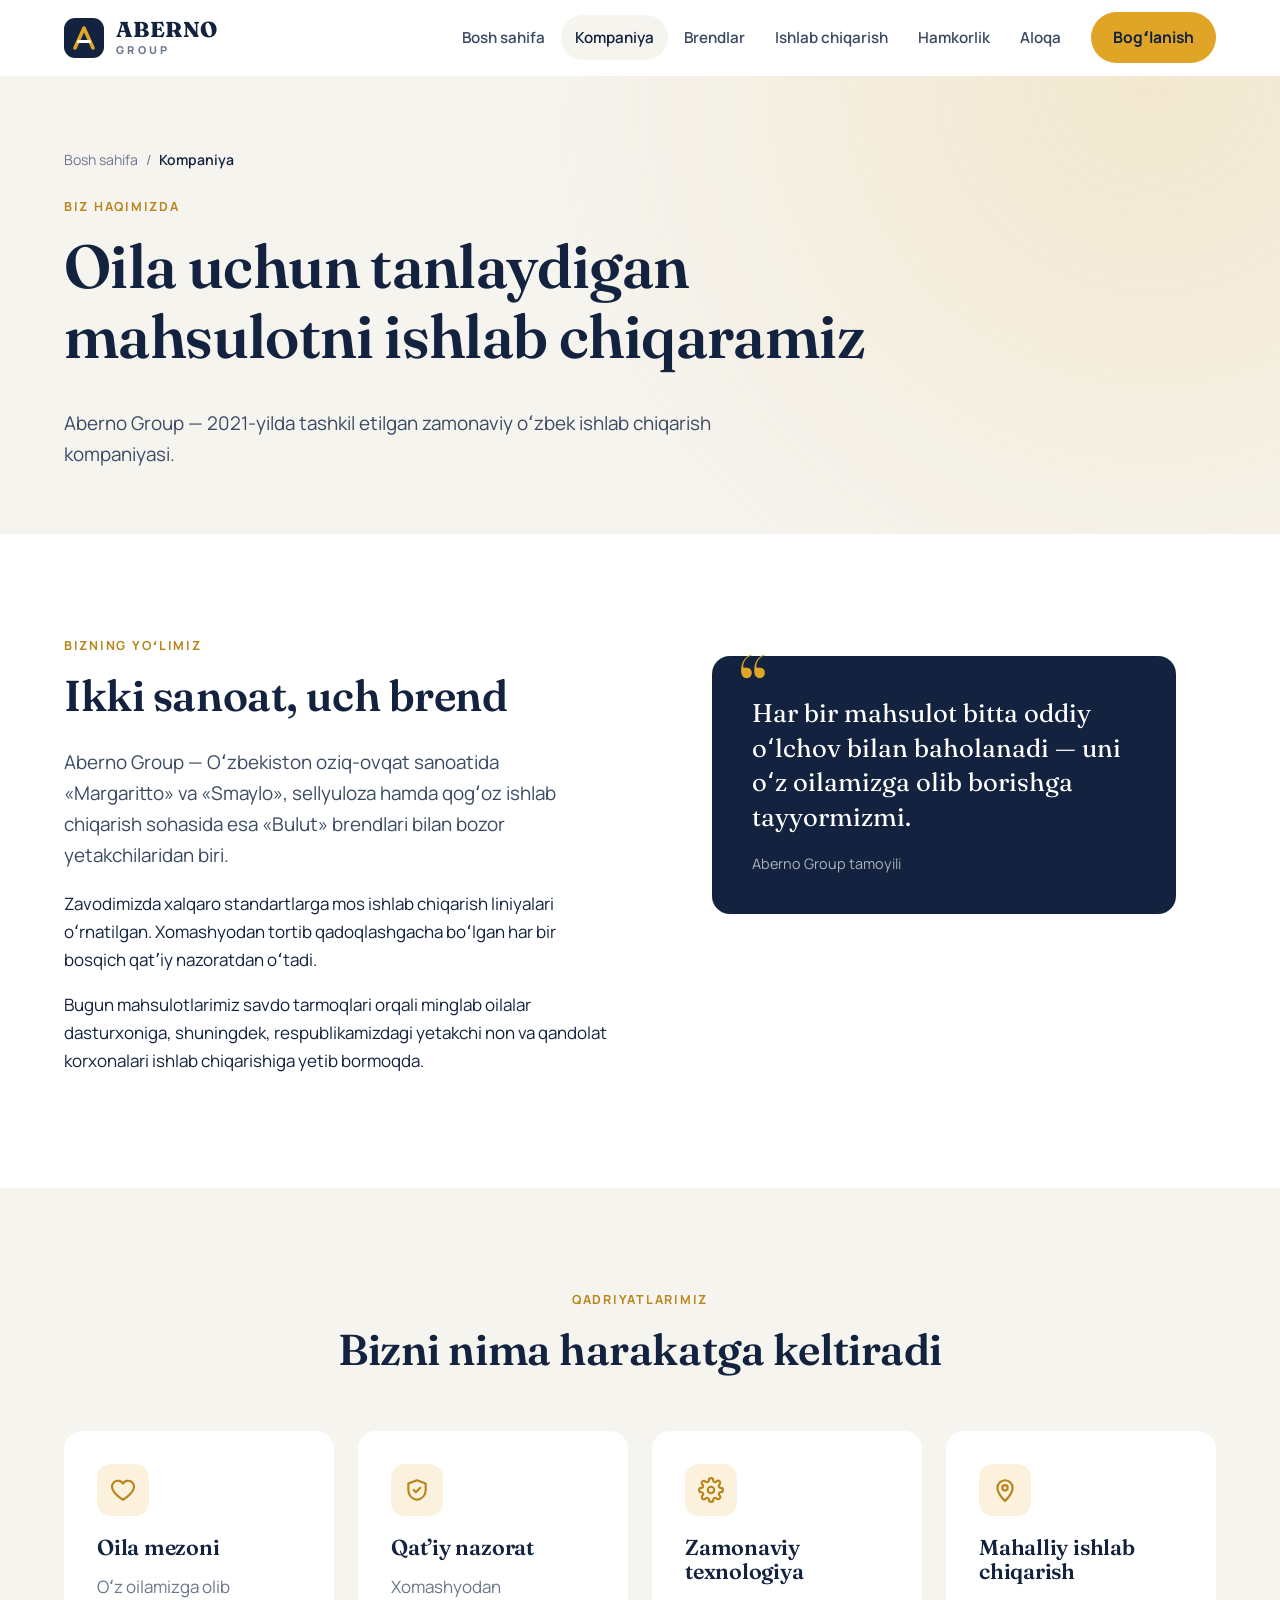
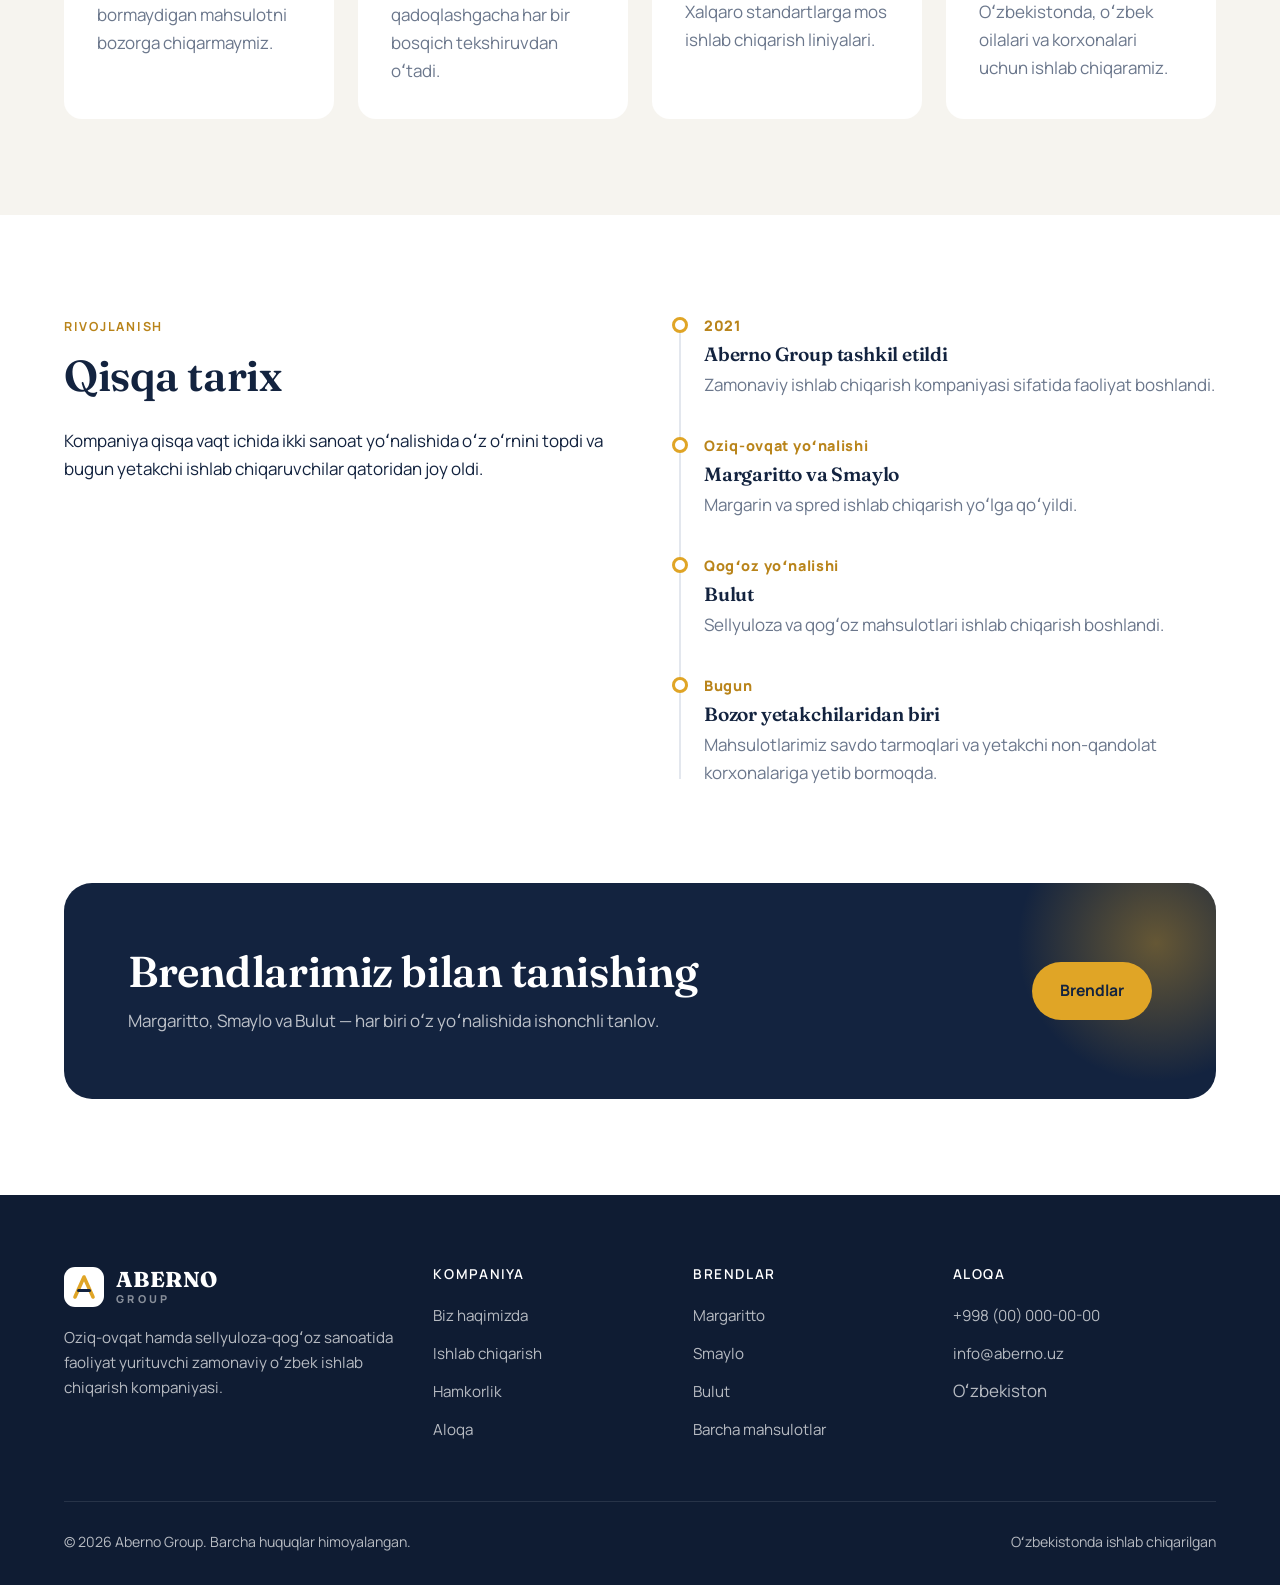
==== about.html @ 1041b738 "Aberno Group veb-sayti: 9 sahifa, umumiy CSS va JS" ====
<!DOCTYPE html>
<html lang="uz" class="no-js">
<head>
  <meta charset="UTF-8">
  <meta name="viewport" content="width=device-width, initial-scale=1.0">
  <title>Kompaniya haqida — Aberno Group</title>
  <meta name="description" content="Aberno Group tarixi, tamoyillari va qadriyatlari. 2021-yilda tashkil etilgan zamonaviy oʻzbek ishlab chiqarish kompaniyasi.">
  <link rel="icon" href="assets/img/favicon.svg" type="image/svg+xml">
  <link rel="preconnect" href="https://fonts.googleapis.com">
  <link rel="preconnect" href="https://fonts.gstatic.com" crossorigin>
  <link href="https://fonts.googleapis.com/css2?family=Fraunces:ital,opsz,wght@0,9..144,500;0,9..144,600;1,9..144,500&family=Manrope:wght@400;500;600;700;800&display=swap" rel="stylesheet">
  <link rel="stylesheet" href="assets/css/style.css">
  <script src="assets/js/main.js" defer></script>
</head>
<body>

  <header class="site-header">
    <div class="container">
      <a href="index.html" class="logo" aria-label="Aberno Group — bosh sahifa">
        <svg class="logo__mark" viewBox="0 0 40 40" aria-hidden="true"><rect width="40" height="40" rx="11" fill="#13233f"/><path d="M11 30 20 10l9 20" fill="none" stroke="#e0a526" stroke-width="3.6" stroke-linecap="round" stroke-linejoin="round"/><path d="M14.5 23.5h11" stroke="#fff" stroke-width="3" stroke-linecap="round"/></svg>
        <span class="logo__text"><span class="logo__name">ABERNO</span><span class="logo__sub">GROUP</span></span>
      </a>
      <button class="burger" type="button" aria-label="Menyu" aria-expanded="false" aria-controls="nav"><span></span></button>
      <nav class="nav" id="nav" aria-label="Asosiy menyu">
        <ul class="nav__list">
          <li class="nav__item"><a class="nav__link" href="index.html">Bosh sahifa</a></li>
          <li class="nav__item"><a class="nav__link" href="about.html">Kompaniya</a></li>
          <li class="nav__item">
            <a class="nav__link" href="brands.html">Brendlar</a>
            <ul class="nav__dropdown">
              <li><a href="margaritto.html"><span class="dot dot--margaritto"></span>Margaritto — margarin</a></li>
              <li><a href="smaylo.html"><span class="dot dot--smaylo"></span>Smaylo — spred</a></li>
              <li><a href="bulut.html"><span class="dot dot--bulut"></span>Bulut — qogʻoz mahsulotlari</a></li>
            </ul>
          </li>
          <li class="nav__item"><a class="nav__link" href="production.html">Ishlab chiqarish</a></li>
          <li class="nav__item"><a class="nav__link" href="partners.html">Hamkorlik</a></li>
          <li class="nav__item"><a class="nav__link" href="contact.html">Aloqa</a></li>
        </ul>
        <a class="btn btn--primary nav__cta" href="contact.html">Bogʻlanish</a>
      </nav>
    </div>
  </header>

  <main>
    <section class="page-hero">
      <div class="container">
        <nav class="breadcrumbs" aria-label="Yoʻl"><a href="index.html">Bosh sahifa</a>/<span aria-current="page">Kompaniya</span></nav>
        <span class="eyebrow">Biz haqimizda</span>
        <h1>Oila uchun tanlaydigan mahsulotni ishlab chiqaramiz</h1>
        <p class="lead">Aberno Group — 2021-yilda tashkil etilgan zamonaviy oʻzbek ishlab chiqarish kompaniyasi.</p>
      </div>
    </section>

    <section class="section">
      <div class="container split split--top">
        <div class="reveal">
          <span class="eyebrow">Bizning yoʻlimiz</span>
          <h2>Ikki sanoat, uch brend</h2>
          <p class="lead">Aberno Group — Oʻzbekiston oziq-ovqat sanoatida «Margaritto» va «Smaylo», sellyuloza hamda qogʻoz ishlab chiqarish sohasida esa «Bulut» brendlari bilan bozor yetakchilaridan biri.</p>
          <p>Zavodimizda xalqaro standartlarga mos ishlab chiqarish liniyalari oʻrnatilgan. Xomashyodan tortib qadoqlashgacha boʻlgan har bir bosqich qatʼiy nazoratdan oʻtadi.</p>
          <p>Bugun mahsulotlarimiz savdo tarmoqlari orqali minglab oilalar dasturxoniga, shuningdek, respublikamizdagi yetakchi non va qandolat korxonalari ishlab chiqarishiga yetib bormoqda.</p>
        </div>
        <div class="reveal">
          <blockquote class="quote">
            Har bir mahsulot bitta oddiy oʻlchov bilan baholanadi — uni oʻz oilamizga olib borishga tayyormizmi.
            <cite>Aberno Group tamoyili</cite>
          </blockquote>
        </div>
      </div>
    </section>

    <section class="section section--soft">
      <div class="container">
        <div class="section-head section-head--center reveal">
          <span class="eyebrow">Qadriyatlarimiz</span>
          <h2>Bizni nima harakatga keltiradi</h2>
        </div>
        <div class="features features--4">
          <div class="feature reveal">
            <div class="feature__icon"><svg viewBox="0 0 24 24" fill="none" stroke="currentColor" stroke-width="2" stroke-linecap="round" stroke-linejoin="round"><path d="M12 21s-7-4.4-9.3-9A5.3 5.3 0 0 1 12 6a5.3 5.3 0 0 1 9.3 6C19 16.6 12 21 12 21Z"/></svg></div>
            <h3>Oila mezoni</h3>
            <p>Oʻz oilamizga olib bormaydigan mahsulotni bozorga chiqarmaymiz.</p>
          </div>
          <div class="feature reveal">
            <div class="feature__icon"><svg viewBox="0 0 24 24" fill="none" stroke="currentColor" stroke-width="2" stroke-linecap="round" stroke-linejoin="round"><path d="M12 3 4 6v6c0 5 3.4 8.3 8 9 4.6-.7 8-4 8-9V6Z"/><path d="m9 12 2 2 4-4"/></svg></div>
            <h3>Qatʼiy nazorat</h3>
            <p>Xomashyodan qadoqlashgacha har bir bosqich tekshiruvdan oʻtadi.</p>
          </div>
          <div class="feature reveal">
            <div class="feature__icon"><svg viewBox="0 0 24 24" fill="none" stroke="currentColor" stroke-width="2" stroke-linecap="round" stroke-linejoin="round"><circle cx="12" cy="12" r="3"/><path d="M19.4 15a1.7 1.7 0 0 0 .3 1.8l.1.1a2 2 0 1 1-2.8 2.8l-.1-.1a1.7 1.7 0 0 0-1.8-.3 1.7 1.7 0 0 0-1 1.5V21a2 2 0 0 1-4 0v-.1a1.7 1.7 0 0 0-1.1-1.5 1.7 1.7 0 0 0-1.8.3l-.1.1a2 2 0 1 1-2.8-2.8l.1-.1a1.7 1.7 0 0 0 .3-1.8 1.7 1.7 0 0 0-1.5-1H3a2 2 0 0 1 0-4h.1a1.7 1.7 0 0 0 1.5-1.1 1.7 1.7 0 0 0-.3-1.8l-.1-.1a2 2 0 1 1 2.8-2.8l.1.1a1.7 1.7 0 0 0 1.8.3H9a1.7 1.7 0 0 0 1-1.5V3a2 2 0 0 1 4 0v.1a1.7 1.7 0 0 0 1 1.5 1.7 1.7 0 0 0 1.8-.3l.1-.1a2 2 0 1 1 2.8 2.8l-.1.1a1.7 1.7 0 0 0-.3 1.8V9a1.7 1.7 0 0 0 1.5 1H21a2 2 0 0 1 0 4h-.1a1.7 1.7 0 0 0-1.5 1Z"/></svg></div>
            <h3>Zamonaviy texnologiya</h3>
            <p>Xalqaro standartlarga mos ishlab chiqarish liniyalari.</p>
          </div>
          <div class="feature reveal">
            <div class="feature__icon"><svg viewBox="0 0 24 24" fill="none" stroke="currentColor" stroke-width="2" stroke-linecap="round" stroke-linejoin="round"><path d="M12 22s7-6.1 7-12a7 7 0 0 0-14 0c0 5.9 7 12 7 12Z"/><circle cx="12" cy="10" r="2.5"/></svg></div>
            <h3>Mahalliy ishlab chiqarish</h3>
            <p>Oʻzbekistonda, oʻzbek oilalari va korxonalari uchun ishlab chiqaramiz.</p>
          </div>
        </div>
      </div>
    </section>

    <section class="section">
      <div class="container split split--top">
        <div class="reveal">
          <span class="eyebrow">Rivojlanish</span>
          <h2>Qisqa tarix</h2>
          <p>Kompaniya qisqa vaqt ichida ikki sanoat yoʻnalishida oʻz oʻrnini topdi va bugun yetakchi ishlab chiqaruvchilar qatoridan joy oldi.</p>
        </div>
        <!-- TODO: har bir bosqich uchun aniq sanalarni kiriting -->
        <ol class="timeline reveal">
          <li>
            <span class="timeline__label">2021</span>
            <h3>Aberno Group tashkil etildi</h3>
            <p>Zamonaviy ishlab chiqarish kompaniyasi sifatida faoliyat boshlandi.</p>
          </li>
          <li>
            <span class="timeline__label">Oziq-ovqat yoʻnalishi</span>
            <h3>Margaritto va Smaylo</h3>
            <p>Margarin va spred ishlab chiqarish yoʻlga qoʻyildi.</p>
          </li>
          <li>
            <span class="timeline__label">Qogʻoz yoʻnalishi</span>
            <h3>Bulut</h3>
            <p>Sellyuloza va qogʻoz mahsulotlari ishlab chiqarish boshlandi.</p>
          </li>
          <li>
            <span class="timeline__label">Bugun</span>
            <h3>Bozor yetakchilaridan biri</h3>
            <p>Mahsulotlarimiz savdo tarmoqlari va yetakchi non-qandolat korxonalariga yetib bormoqda.</p>
          </li>
        </ol>
      </div>
    </section>

    <section class="section" style="padding-top:0">
      <div class="container">
        <div class="cta reveal">
          <div>
            <h2>Brendlarimiz bilan tanishing</h2>
            <p>Margaritto, Smaylo va Bulut — har biri oʻz yoʻnalishida ishonchli tanlov.</p>
          </div>
          <div class="cta__actions">
            <a class="btn btn--primary" href="brands.html">Brendlar</a>
          </div>
        </div>
      </div>
    </section>
  </main>

  <footer class="site-footer">
    <div class="container">
      <div class="footer-grid">
        <div>
          <a href="index.html" class="logo">
            <svg class="logo__mark" viewBox="0 0 40 40" aria-hidden="true"><rect width="40" height="40" rx="11" fill="#fff"/><path d="M11 30 20 10l9 20" fill="none" stroke="#e0a526" stroke-width="3.6" stroke-linecap="round" stroke-linejoin="round"/><path d="M14.5 23.5h11" stroke="#13233f" stroke-width="3" stroke-linecap="round"/></svg>
            <span class="logo__text"><span class="logo__name">ABERNO</span><span class="logo__sub">GROUP</span></span>
          </a>
          <p class="footer-about">Oziq-ovqat hamda sellyuloza-qogʻoz sanoatida faoliyat yurituvchi zamonaviy oʻzbek ishlab chiqarish kompaniyasi.</p>
        </div>
        <div>
          <h4>Kompaniya</h4>
          <ul class="footer-links">
            <li><a href="about.html">Biz haqimizda</a></li>
            <li><a href="production.html">Ishlab chiqarish</a></li>
            <li><a href="partners.html">Hamkorlik</a></li>
            <li><a href="contact.html">Aloqa</a></li>
          </ul>
        </div>
        <div>
          <h4>Brendlar</h4>
          <ul class="footer-links">
            <li><a href="margaritto.html">Margaritto</a></li>
            <li><a href="smaylo.html">Smaylo</a></li>
            <li><a href="bulut.html">Bulut</a></li>
            <li><a href="brands.html">Barcha mahsulotlar</a></li>
          </ul>
        </div>
        <div>
          <h4>Aloqa</h4>
          <ul class="footer-links">
            <!-- TODO: haqiqiy aloqa maʼlumotlarini kiriting -->
            <li><a href="tel:+998000000000">+998 (00) 000-00-00</a></li>
            <li><a href="mailto:info@aberno.uz">info@aberno.uz</a></li>
            <li>Oʻzbekiston</li>
          </ul>
        </div>
      </div>
      <div class="footer-bottom">
        <span>© <span data-year>2026</span> Aberno Group. Barcha huquqlar himoyalangan.</span>
        <span>Oʻzbekistonda ishlab chiqarilgan</span>
      </div>
    </div>
  </footer>

  <button class="to-top" type="button" aria-label="Yuqoriga"><svg viewBox="0 0 24 24" fill="none" stroke="currentColor" stroke-width="2.5" stroke-linecap="round" stroke-linejoin="round"><path d="M12 19V5M5 12l7-7 7 7"/></svg></button>
</body>
</html>
---- assets/css/style.css ----
/* ==========================================================
   Aberno Group — umumiy uslublar
   ========================================================== */

:root {
  --ink: #13233f;
  --ink-soft: #3b4a63;
  --muted: #6b778c;
  --line: #e3e7ee;
  --bg: #ffffff;
  --bg-soft: #f6f4ef;
  --bg-dark: #0f1c33;

  --accent: #e0a526;
  --accent-dark: #b9841a;

  --margaritto: #d9951c;
  --margaritto-soft: #fbf1dc;
  --smaylo: #e4623f;
  --smaylo-soft: #fde9e2;
  --bulut: #3a8bd2;
  --bulut-soft: #e4f0fb;

  --radius: 18px;
  --radius-sm: 10px;
  --shadow: 0 10px 30px rgba(19, 35, 63, 0.08);
  --shadow-lg: 0 24px 60px rgba(19, 35, 63, 0.14);

  --font-body: "Manrope", system-ui, -apple-system, "Segoe UI", sans-serif;
  --font-head: "Fraunces", Georgia, serif;

  --container: 1200px;
  --header-h: 76px;
}

*,
*::before,
*::after { box-sizing: border-box; }

html { scroll-behavior: smooth; }

body {
  margin: 0;
  font-family: var(--font-body);
  font-size: 17px;
  line-height: 1.65;
  color: var(--ink);
  background: var(--bg);
  -webkit-font-smoothing: antialiased;
}

img, svg { display: block; max-width: 100%; }

a { color: inherit; text-decoration: none; }

h1, h2, h3, h4 {
  font-family: var(--font-head);
  font-weight: 600;
  line-height: 1.15;
  margin: 0 0 0.6em;
  letter-spacing: -0.01em;
}

h1 { font-size: clamp(2.2rem, 5vw, 3.8rem); }
h2 { font-size: clamp(1.8rem, 3.6vw, 2.7rem); }
h3 { font-size: 1.35rem; }

p { margin: 0 0 1em; }

.container {
  width: 100%;
  max-width: var(--container);
  margin: 0 auto;
  padding: 0 24px;
}

.section { padding: 96px 0; }
.section--soft { background: var(--bg-soft); }
.section--dark { background: var(--bg-dark); color: #fff; }
.section--dark p { color: rgba(255, 255, 255, 0.75); }

.eyebrow {
  display: inline-block;
  font-size: 0.78rem;
  font-weight: 700;
  letter-spacing: 0.14em;
  text-transform: uppercase;
  color: var(--accent-dark);
  margin-bottom: 14px;
}
.section--dark .eyebrow { color: var(--accent); }

.section-head { max-width: 720px; margin-bottom: 56px; }
.section-head--center { margin-left: auto; margin-right: auto; text-align: center; }
.section-head p { color: var(--muted); font-size: 1.08rem; }

.lead { font-size: 1.18rem; color: var(--ink-soft); }

/* ---------- Tugmalar ---------- */
.btn {
  display: inline-flex;
  align-items: center;
  gap: 10px;
  padding: 14px 26px;
  border-radius: 999px;
  font-weight: 700;
  font-size: 0.98rem;
  border: 2px solid transparent;
  cursor: pointer;
  transition: transform 0.2s, background 0.2s, color 0.2s, border-color 0.2s;
  font-family: inherit;
}
.btn:hover { transform: translateY(-2px); }
.btn--primary { background: var(--accent); color: var(--ink); }
.btn--primary:hover { background: #ebb43e; }
.btn--dark { background: var(--ink); color: #fff; }
.btn--dark:hover { background: #1d3257; }
.btn--ghost { border-color: currentColor; background: transparent; }
.btn--ghost:hover { background: rgba(255, 255, 255, 0.08); }
.btn svg { width: 18px; height: 18px; }

.link-arrow {
  display: inline-flex;
  align-items: center;
  gap: 8px;
  font-weight: 700;
  color: var(--ink);
}
.link-arrow::after { content: "→"; transition: transform 0.2s; }
.link-arrow:hover::after { transform: translateX(4px); }

/* ---------- Header ---------- */
.site-header {
  position: sticky;
  top: 0;
  z-index: 100;
  height: var(--header-h);
  background: rgba(255, 255, 255, 0.92);
  backdrop-filter: blur(12px);
  border-bottom: 1px solid transparent;
  transition: border-color 0.3s, box-shadow 0.3s;
}
.site-header.is-scrolled {
  border-color: var(--line);
  box-shadow: 0 6px 24px rgba(19, 35, 63, 0.06);
}
.site-header .container {
  height: 100%;
  display: flex;
  align-items: center;
  justify-content: space-between;
  gap: 24px;
}

.logo { display: flex; align-items: center; gap: 12px; font-weight: 800; }
.logo__mark { width: 40px; height: 40px; }
.logo__text { display: flex; flex-direction: column; line-height: 1; }
.logo__name { font-family: var(--font-head); font-size: 1.35rem; letter-spacing: 0.02em; }
.logo__sub { font-size: 0.68rem; letter-spacing: 0.3em; color: var(--muted); margin-top: 4px; }

.nav { display: flex; align-items: center; gap: 6px; }
.nav__list { list-style: none; margin: 0; padding: 0; display: flex; gap: 2px; }
.nav__item { position: relative; }
.nav__link {
  display: block;
  padding: 10px 14px;
  border-radius: 999px;
  font-weight: 600;
  font-size: 0.95rem;
  color: var(--ink-soft);
  transition: color 0.2s, background 0.2s;
}
.nav__link:hover { color: var(--ink); background: var(--bg-soft); }
.nav__link.is-active { color: var(--ink); background: var(--bg-soft); }

.nav__dropdown {
  position: absolute;
  top: calc(100% + 8px);
  left: 0;
  min-width: 240px;
  list-style: none;
  margin: 0;
  padding: 8px;
  background: #fff;
  border: 1px solid var(--line);
  border-radius: var(--radius-sm);
  box-shadow: var(--shadow-lg);
  opacity: 0;
  visibility: hidden;
  transform: translateY(6px);
  transition: all 0.2s;
}
.nav__item:hover .nav__dropdown,
.nav__item:focus-within .nav__dropdown {
  opacity: 1;
  visibility: visible;
  transform: translateY(0);
}
.nav__dropdown a {
  display: flex;
  align-items: center;
  gap: 10px;
  padding: 10px 12px;
  border-radius: 8px;
  font-weight: 600;
  font-size: 0.95rem;
}
.nav__dropdown a:hover { background: var(--bg-soft); }
.dot { width: 10px; height: 10px; border-radius: 50%; flex-shrink: 0; }
.dot--margaritto { background: var(--margaritto); }
.dot--smaylo { background: var(--smaylo); }
.dot--bulut { background: var(--bulut); }

.nav__cta { margin-left: 10px; padding: 11px 20px; }

.burger {
  display: none;
  width: 44px;
  height: 44px;
  border: 0;
  background: var(--bg-soft);
  border-radius: 12px;
  cursor: pointer;
  position: relative;
}
.burger span,
.burger span::before,
.burger span::after {
  position: absolute;
  left: 12px;
  width: 20px;
  height: 2px;
  background: var(--ink);
  border-radius: 2px;
  transition: transform 0.3s, top 0.3s, opacity 0.3s;
  content: "";
}
.burger span { top: 21px; }
.burger span::before { left: 0; top: -6px; }
.burger span::after { left: 0; top: 6px; }
.nav-open .burger span { background: transparent; }
.nav-open .burger span::before { top: 0; transform: rotate(45deg); }
.nav-open .burger span::after { top: 0; transform: rotate(-45deg); }

/* ---------- Hero ---------- */
.hero {
  position: relative;
  overflow: hidden;
  padding: 80px 0 110px;
  background:
    radial-gradient(circle at 85% 15%, rgba(224, 165, 38, 0.18), transparent 45%),
    radial-gradient(circle at 10% 90%, rgba(58, 139, 210, 0.12), transparent 40%),
    var(--bg-soft);
}
.hero .container {
  display: grid;
  grid-template-columns: 1.1fr 1fr;
  align-items: center;
  gap: 56px;
}
.hero h1 em { font-style: italic; color: var(--accent-dark); }
.hero .lead { max-width: 560px; margin-bottom: 32px; }
.hero__actions { display: flex; flex-wrap: wrap; gap: 14px; }

.hero__visual {
  position: relative;
  aspect-ratio: 1 / 1;
  max-width: 520px;
  width: 100%;
  justify-self: center;
}
.hero__circle {
  position: absolute;
  inset: 6%;
  border-radius: 50%;
  background: #fff;
  box-shadow: var(--shadow-lg);
}
.hero__pack {
  position: absolute;
  filter: drop-shadow(0 18px 24px rgba(19, 35, 63, 0.18));
  animation: float 6s ease-in-out infinite;
}
.hero__pack--1 { width: 46%; left: 6%; top: 30%; }
.hero__pack--2 { width: 40%; right: 4%; top: 12%; animation-delay: -2s; }
.hero__pack--3 { width: 34%; right: 12%; bottom: 6%; animation-delay: -4s; }

@keyframes float {
  0%, 100% { transform: translateY(0); }
  50% { transform: translateY(-12px); }
}

.hero__badge {
  position: absolute;
  left: 0;
  bottom: 10%;
  background: var(--ink);
  color: #fff;
  padding: 14px 18px;
  border-radius: 14px;
  box-shadow: var(--shadow-lg);
  font-size: 0.85rem;
  line-height: 1.3;
}
.hero__badge strong { display: block; font-family: var(--font-head); font-size: 1.6rem; color: var(--accent); }

/* ---------- Sahifa sarlavhasi (ichki sahifalar) ---------- */
.page-hero {
  padding: 72px 0 64px;
  background:
    radial-gradient(circle at 90% 0%, rgba(224, 165, 38, 0.16), transparent 50%),
    var(--bg-soft);
}
.page-hero h1 { max-width: 820px; }
.page-hero .lead { max-width: 720px; margin: 0; }
.breadcrumbs {
  display: flex;
  gap: 8px;
  font-size: 0.88rem;
  color: var(--muted);
  margin-bottom: 20px;
}
.breadcrumbs a:hover { color: var(--ink); }
.breadcrumbs span[aria-current] { color: var(--ink); font-weight: 600; }

.page-hero--margaritto { background: linear-gradient(135deg, var(--margaritto-soft), #fff 70%); }
.page-hero--smaylo { background: linear-gradient(135deg, var(--smaylo-soft), #fff 70%); }
.page-hero--bulut { background: linear-gradient(135deg, var(--bulut-soft), #fff 70%); }

.brand-hero {
  display: grid;
  grid-template-columns: 1.2fr 1fr;
  gap: 48px;
  align-items: center;
}
.brand-hero__visual { max-width: 380px; justify-self: center; filter: drop-shadow(0 20px 30px rgba(19, 35, 63, 0.18)); }

/* ---------- Raqamlar ---------- */
.stats {
  display: grid;
  grid-template-columns: repeat(4, 1fr);
  gap: 24px;
}
.stat {
  padding: 28px;
  border-radius: var(--radius);
  background: #fff;
  border: 1px solid var(--line);
}
.section--dark .stat { background: rgba(255, 255, 255, 0.05); border-color: rgba(255, 255, 255, 0.1); }
.stat__num {
  font-family: var(--font-head);
  font-size: 2.8rem;
  font-weight: 600;
  line-height: 1;
  color: var(--accent-dark);
  margin-bottom: 10px;
}
.section--dark .stat__num { color: var(--accent); }
.stat__label { font-size: 0.95rem; color: var(--muted); margin: 0; }
.section--dark .stat__label { color: rgba(255, 255, 255, 0.7); }

/* ---------- Ikki ustunli blok ---------- */
.split {
  display: grid;
  grid-template-columns: 1fr 1fr;
  gap: 64px;
  align-items: center;
}
.split--top { align-items: start; }

.quote {
  position: relative;
  padding: 40px;
  border-radius: var(--radius);
  background: var(--ink);
  color: #fff;
  font-family: var(--font-head);
  font-size: 1.6rem;
  line-height: 1.35;
}
.quote::before {
  content: "“";
  position: absolute;
  top: -10px;
  left: 28px;
  font-size: 6rem;
  color: var(--accent);
  line-height: 1;
}
.quote cite {
  display: block;
  margin-top: 20px;
  font-family: var(--font-body);
  font-size: 0.9rem;
  font-style: normal;
  color: rgba(255, 255, 255, 0.65);
}

/* ---------- Brend kartalari ---------- */
.brands-grid {
  display: grid;
  grid-template-columns: repeat(3, 1fr);
  gap: 28px;
}
.brand-card {
  position: relative;
  display: flex;
  flex-direction: column;
  border-radius: var(--radius);
  overflow: hidden;
  background: #fff;
  border: 1px solid var(--line);
  transition: transform 0.3s, box-shadow 0.3s;
}
.brand-card:hover { transform: translateY(-6px); box-shadow: var(--shadow-lg); }
.brand-card__visual {
  display: grid;
  place-items: center;
  aspect-ratio: 4 / 3;
  padding: 28px;
}
.brand-card__visual svg { height: 100%; width: auto; filter: drop-shadow(0 14px 18px rgba(19, 35, 63, 0.15)); }
.brand-card--margaritto .brand-card__visual { background: var(--margaritto-soft); }
.brand-card--smaylo .brand-card__visual { background: var(--smaylo-soft); }
.brand-card--bulut .brand-card__visual { background: var(--bulut-soft); }
.brand-card__body { padding: 28px; display: flex; flex-direction: column; flex: 1; }
.brand-card__tag {
  font-size: 0.78rem;
  font-weight: 700;
  letter-spacing: 0.1em;
  text-transform: uppercase;
  margin-bottom: 8px;
}
.brand-card--margaritto .brand-card__tag { color: var(--margaritto); }
.brand-card--smaylo .brand-card__tag { color: var(--smaylo); }
.brand-card--bulut .brand-card__tag { color: var(--bulut); }
.brand-card__body p { color: var(--muted); flex: 1; }

/* ---------- Xususiyatlar ---------- */
.features {
  display: grid;
  grid-template-columns: repeat(3, 1fr);
  gap: 24px;
}
.features--4 { grid-template-columns: repeat(4, 1fr); }
.feature {
  padding: 32px;
  border-radius: var(--radius);
  background: #fff;
  border: 1px solid var(--line);
}
.section--soft .feature { border-color: transparent; }
.feature__icon {
  width: 52px;
  height: 52px;
  display: grid;
  place-items: center;
  border-radius: 14px;
  background: var(--bg-soft);
  color: var(--accent-dark);
  margin-bottom: 20px;
}
.section--soft .feature__icon { background: var(--margaritto-soft); }
.feature__icon svg { width: 26px; height: 26px; }
.feature p { color: var(--muted); margin: 0; }

/* ---------- Jarayon bosqichlari ---------- */
.steps {
  list-style: none;
  margin: 0;
  padding: 0;
  display: grid;
  grid-template-columns: repeat(5, 1fr);
  gap: 20px;
  counter-reset: step;
}
.step {
  position: relative;
  padding: 28px 22px;
  border-radius: var(--radius);
  background: rgba(255, 255, 255, 0.05);
  border: 1px solid rgba(255, 255, 255, 0.1);
  counter-increment: step;
}
.step::before {
  content: "0" counter(step);
  display: block;
  font-family: var(--font-head);
  font-size: 2rem;
  color: var(--accent);
  margin-bottom: 14px;
}
.step h3 { font-size: 1.1rem; }
.step p { font-size: 0.93rem; margin: 0; }

/* ---------- Mahsulotlar ro'yxati ---------- */
.products {
  display: grid;
  grid-template-columns: repeat(3, 1fr);
  gap: 24px;
}
.product {
  padding: 28px;
  border-radius: var(--radius);
  background: #fff;
  border: 1px solid var(--line);
}
.product__head { display: flex; align-items: center; justify-content: space-between; gap: 12px; margin-bottom: 12px; }
.product h3 { margin: 0; font-size: 1.2rem; }
.product p { color: var(--muted); margin: 0 0 16px; }
.chip {
  display: inline-block;
  padding: 4px 12px;
  border-radius: 999px;
  font-size: 0.78rem;
  font-weight: 700;
  background: var(--bg-soft);
  color: var(--ink-soft);
  white-space: nowrap;
}
.chips { display: flex; flex-wrap: wrap; gap: 8px; }

.filter {
  display: flex;
  flex-wrap: wrap;
  gap: 10px;
  margin-bottom: 36px;
}
.filter__btn {
  padding: 10px 20px;
  border-radius: 999px;
  border: 1px solid var(--line);
  background: #fff;
  font-family: inherit;
  font-weight: 700;
  font-size: 0.92rem;
  color: var(--ink-soft);
  cursor: pointer;
  transition: all 0.2s;
}
.filter__btn:hover { border-color: var(--ink); }
.filter__btn.is-active { background: var(--ink); color: #fff; border-color: var(--ink); }
.product[hidden] { display: none; }

/* ---------- Ro'yxat belgilari ---------- */
.checklist { list-style: none; margin: 0 0 1.5em; padding: 0; }
.checklist li {
  position: relative;
  padding-left: 34px;
  margin-bottom: 12px;
}
.checklist li::before {
  content: "";
  position: absolute;
  left: 0;
  top: 4px;
  width: 20px;
  height: 20px;
  border-radius: 50%;
  background: var(--accent) url("data:image/svg+xml,%3Csvg xmlns='http://www.w3.org/2000/svg' viewBox='0 0 24 24' fill='none' stroke='%2313233f' stroke-width='3' stroke-linecap='round' stroke-linejoin='round'%3E%3Cpath d='M5 12l5 5L20 7'/%3E%3C/svg%3E") center / 12px no-repeat;
}

/* ---------- Vaqt chizig'i ---------- */
.timeline { position: relative; list-style: none; margin: 0; padding: 0 0 0 32px; }
.timeline::before {
  content: "";
  position: absolute;
  left: 7px;
  top: 8px;
  bottom: 8px;
  width: 2px;
  background: var(--line);
}
.timeline li { position: relative; padding-bottom: 32px; }
.timeline li:last-child { padding-bottom: 0; }
.timeline li::before {
  content: "";
  position: absolute;
  left: -32px;
  top: 6px;
  width: 16px;
  height: 16px;
  border-radius: 50%;
  background: #fff;
  border: 3px solid var(--accent);
}
.timeline__label { font-weight: 800; color: var(--accent-dark); font-size: 0.9rem; letter-spacing: 0.05em; }
.timeline h3 { margin: 4px 0 6px; font-size: 1.2rem; }
.timeline p { color: var(--muted); margin: 0; }

/* ---------- CTA ---------- */
.cta {
  position: relative;
  overflow: hidden;
  padding: 64px;
  border-radius: 28px;
  background: var(--ink);
  color: #fff;
  display: grid;
  grid-template-columns: 1.4fr auto;
  align-items: center;
  gap: 32px;
}
.cta::after {
  content: "";
  position: absolute;
  right: -80px;
  top: -80px;
  width: 280px;
  height: 280px;
  border-radius: 50%;
  background: radial-gradient(circle, rgba(224, 165, 38, 0.4), transparent 70%);
}
.cta h2 { margin-bottom: 10px; }
.cta p { color: rgba(255, 255, 255, 0.72); margin: 0; }
.cta__actions { position: relative; z-index: 1; display: flex; gap: 12px; flex-wrap: wrap; }

/* ---------- Aloqa ---------- */
.contact-grid {
  display: grid;
  grid-template-columns: 1fr 1.3fr;
  gap: 48px;
  align-items: start;
}
.contact-cards { display: grid; gap: 16px; }
.contact-card {
  display: flex;
  gap: 18px;
  padding: 24px;
  border-radius: var(--radius);
  background: #fff;
  border: 1px solid var(--line);
}
.contact-card__icon {
  flex-shrink: 0;
  width: 48px;
  height: 48px;
  display: grid;
  place-items: center;
  border-radius: 12px;
  background: var(--margaritto-soft);
  color: var(--accent-dark);
}
.contact-card__icon svg { width: 22px; height: 22px; }
.contact-card h3 { font-family: var(--font-body); font-size: 0.85rem; font-weight: 700; color: var(--muted); text-transform: uppercase; letter-spacing: 0.08em; margin: 0 0 4px; }
.contact-card p, .contact-card a { margin: 0; font-weight: 700; font-size: 1.05rem; }
.contact-card a:hover { color: var(--accent-dark); }

.form {
  padding: 40px;
  border-radius: 24px;
  background: #fff;
  border: 1px solid var(--line);
  box-shadow: var(--shadow);
}
.form__row { display: grid; grid-template-columns: 1fr 1fr; gap: 16px; }
.field { display: flex; flex-direction: column; gap: 6px; margin-bottom: 18px; }
.field label { font-weight: 700; font-size: 0.9rem; }
.field input,
.field select,
.field textarea {
  width: 100%;
  padding: 14px 16px;
  border: 1.5px solid var(--line);
  border-radius: 12px;
  font-family: inherit;
  font-size: 1rem;
  color: var(--ink);
  background: #fff;
  transition: border-color 0.2s, box-shadow 0.2s;
}
.field textarea { min-height: 140px; resize: vertical; }
.field input:focus,
.field select:focus,
.field textarea:focus {
  outline: none;
  border-color: var(--accent);
  box-shadow: 0 0 0 4px rgba(224, 165, 38, 0.18);
}
.field.has-error input,
.field.has-error select,
.field.has-error textarea { border-color: #d64545; }
.field__error { font-size: 0.82rem; color: #d64545; min-height: 1em; }
.form__note { font-size: 0.85rem; color: var(--muted); margin: 14px 0 0; }
.form__success {
  display: none;
  padding: 16px 18px;
  border-radius: 12px;
  background: #e6f6ec;
  color: #1c6b3a;
  font-weight: 700;
  margin-bottom: 20px;
}
.form__success.is-visible { display: block; }

.map-placeholder {
  display: grid;
  place-items: center;
  min-height: 320px;
  border-radius: 24px;
  background:
    repeating-linear-gradient(45deg, rgba(19, 35, 63, 0.04) 0 12px, transparent 12px 24px),
    var(--bg-soft);
  border: 1px dashed #c9cfd9;
  color: var(--muted);
  text-align: center;
  padding: 24px;
}

/* ---------- Footer ---------- */
.site-footer { background: var(--bg-dark); color: rgba(255, 255, 255, 0.7); padding: 72px 0 32px; }
.footer-grid {
  display: grid;
  grid-template-columns: 1.5fr 1fr 1fr 1.2fr;
  gap: 40px;
  padding-bottom: 48px;
  border-bottom: 1px solid rgba(255, 255, 255, 0.1);
}
.site-footer .logo__name { color: #fff; }
.site-footer .logo__sub { color: rgba(255, 255, 255, 0.5); }
.footer-about { margin-top: 18px; font-size: 0.95rem; max-width: 340px; }
.site-footer h4 { font-family: var(--font-body); color: #fff; font-size: 0.85rem; letter-spacing: 0.12em; text-transform: uppercase; margin-bottom: 18px; }
.footer-links { list-style: none; margin: 0; padding: 0; }
.footer-links li { margin-bottom: 10px; }
.footer-links a { font-size: 0.95rem; transition: color 0.2s; }
.footer-links a:hover { color: var(--accent); }
.footer-bottom {
  display: flex;
  justify-content: space-between;
  flex-wrap: wrap;
  gap: 12px;
  padding-top: 28px;
  font-size: 0.88rem;
}

/* ---------- Yuqoriga tugmasi ---------- */
.to-top {
  position: fixed;
  right: 24px;
  bottom: 24px;
  z-index: 90;
  width: 48px;
  height: 48px;
  border: 0;
  border-radius: 50%;
  background: var(--ink);
  color: #fff;
  cursor: pointer;
  box-shadow: var(--shadow-lg);
  opacity: 0;
  visibility: hidden;
  transform: translateY(10px);
  transition: all 0.3s;
}
.to-top.is-visible { opacity: 1; visibility: visible; transform: translateY(0); }
.to-top svg { width: 20px; height: 20px; margin: auto; }

/* ---------- Animatsiya ---------- */
.reveal { opacity: 0; transform: translateY(24px); transition: opacity 0.7s ease, transform 0.7s ease; }
.reveal.is-visible { opacity: 1; transform: none; }
.no-js .reveal { opacity: 1; transform: none; }

@media (prefers-reduced-motion: reduce) {
  html { scroll-behavior: auto; }
  .reveal { opacity: 1; transform: none; transition: none; }
  .hero__pack { animation: none; }
}

/* ---------- Moslashuvchanlik ---------- */
@media (max-width: 1100px) {
  .steps { grid-template-columns: repeat(3, 1fr); }
  .features--4 { grid-template-columns: repeat(2, 1fr); }
  .footer-grid { grid-template-columns: 1fr 1fr; }
}

@media (max-width: 960px) {
  body { font-size: 16px; }
  .section { padding: 72px 0; }

  .burger { display: block; }
  .nav {
    position: fixed;
    top: var(--header-h);
    left: 0;
    right: 0;
    bottom: 0;
    flex-direction: column;
    align-items: stretch;
    padding: 20px 24px 40px;
    background: #fff;
    overflow-y: auto;
    opacity: 0;
    visibility: hidden;
    transform: translateY(-12px);
    transition: opacity 0.3s ease, transform 0.3s ease, visibility 0.3s;
  }
  .nav-open .nav { opacity: 1; visibility: visible; transform: none; }
  .nav-open { overflow: hidden; }
  .nav__list { flex-direction: column; }
  .nav__link { padding: 14px 16px; font-size: 1.05rem; border-radius: 12px; }
  .nav__dropdown {
    position: static;
    opacity: 1;
    visibility: visible;
    transform: none;
    box-shadow: none;
    border: 0;
    padding: 0 0 0 16px;
    min-width: 0;
  }
  .nav__cta { margin: 16px 0 0; justify-content: center; }

  .hero .container,
  .brand-hero,
  .split,
  .contact-grid,
  .cta { grid-template-columns: 1fr; }
  .hero { padding: 56px 0 80px; }
  .hero__visual { max-width: 420px; }
  .brand-hero__visual { max-width: 280px; }
  .split { gap: 40px; }

  .stats { grid-template-columns: repeat(2, 1fr); }
  .brands-grid,
  .features,
  .products { grid-template-columns: 1fr 1fr; }
  .cta { padding: 44px 32px; }
}

@media (max-width: 640px) {
  .container { padding: 0 16px; }
  .section { padding: 60px 0; }
  .brands-grid,
  .features,
  .features--4,
  .products,
  .steps,
  .form__row { grid-template-columns: 1fr; }
  .stats { gap: 14px; }
  .stat { padding: 20px; }
  .stat__num { font-size: 2.2rem; }
  .footer-grid { grid-template-columns: 1fr; }
  .form { padding: 24px; }
  .quote { padding: 32px 24px; font-size: 1.3rem; }
  .hero__badge { font-size: 0.78rem; }
  .hero__badge strong { font-size: 1.3rem; }
}
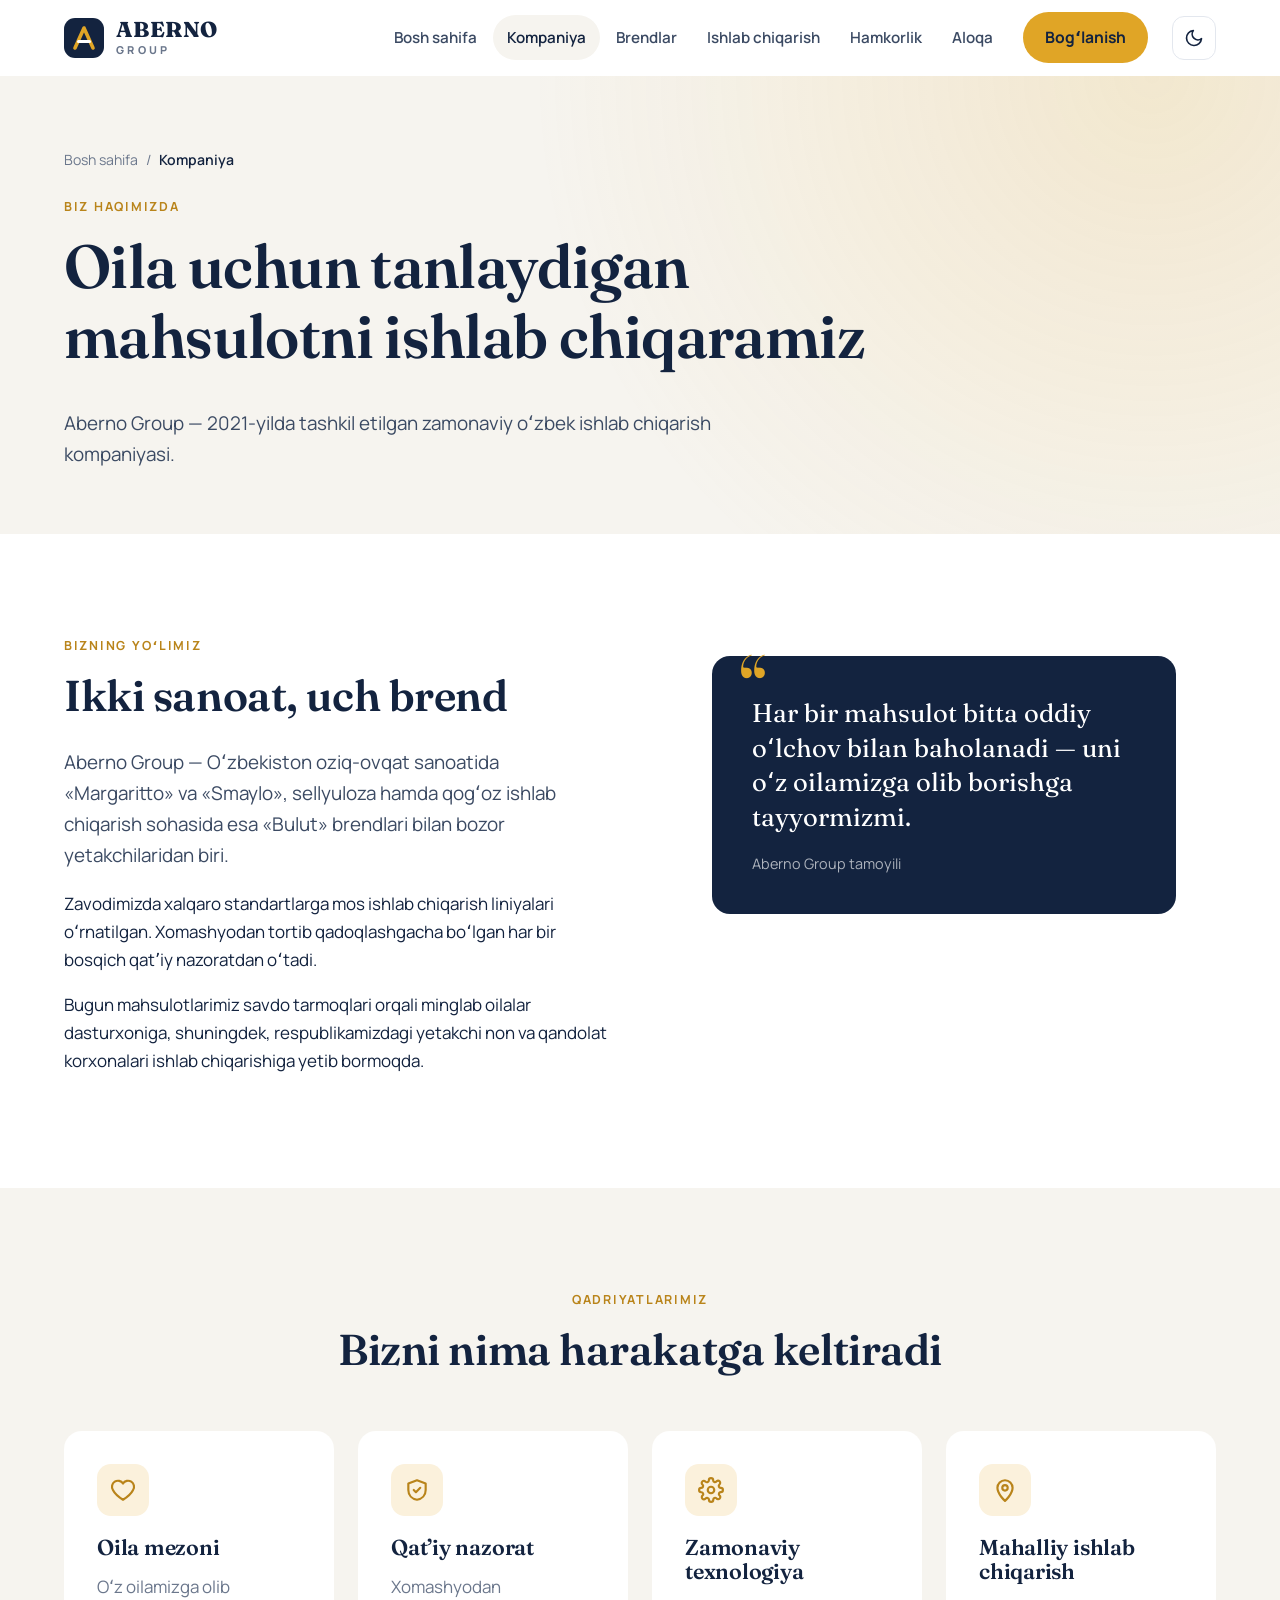
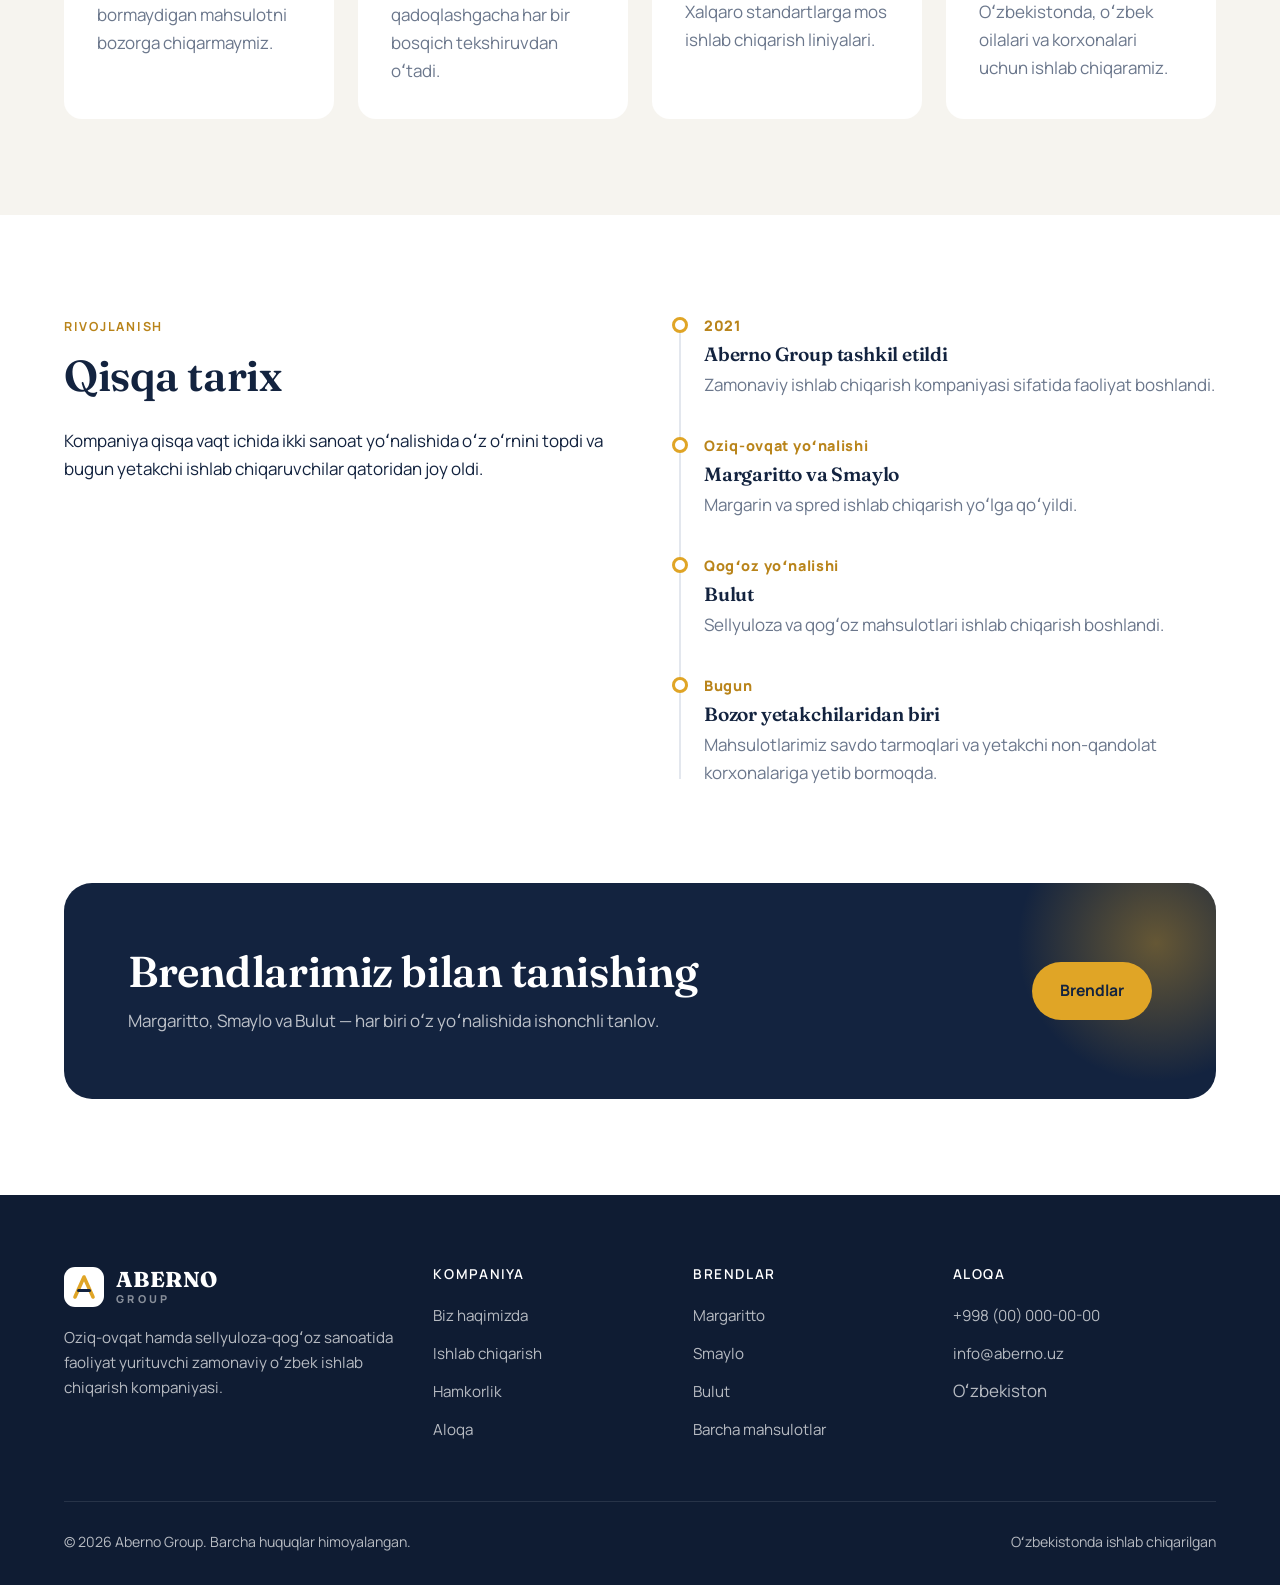
==== commit 33d4771b: "Yorugʻ va qorongʻu rejim almashtirgichi qoʻshildi" ====
--- a/about.html
+++ b/about.html
@@ -9,6 +9,7 @@
   <link rel="preconnect" href="https://fonts.googleapis.com">
   <link rel="preconnect" href="https://fonts.gstatic.com" crossorigin>
   <link href="https://fonts.googleapis.com/css2?family=Fraunces:ital,opsz,wght@0,9..144,500;0,9..144,600;1,9..144,500&family=Manrope:wght@400;500;600;700;800&display=swap" rel="stylesheet">
+  <script>(function(){var t;try{t=localStorage.getItem("theme")}catch(e){}if(t!=="light"&&t!=="dark"){t=window.matchMedia&&matchMedia("(prefers-color-scheme: dark)").matches?"dark":"light"}document.documentElement.setAttribute("data-theme",t)})();</script>
   <link rel="stylesheet" href="assets/css/style.css">
   <script src="assets/js/main.js" defer></script>
 </head>
@@ -20,7 +21,6 @@
         <svg class="logo__mark" viewBox="0 0 40 40" aria-hidden="true"><rect width="40" height="40" rx="11" fill="#13233f"/><path d="M11 30 20 10l9 20" fill="none" stroke="#e0a526" stroke-width="3.6" stroke-linecap="round" stroke-linejoin="round"/><path d="M14.5 23.5h11" stroke="#fff" stroke-width="3" stroke-linecap="round"/></svg>
         <span class="logo__text"><span class="logo__name">ABERNO</span><span class="logo__sub">GROUP</span></span>
       </a>
-      <button class="burger" type="button" aria-label="Menyu" aria-expanded="false" aria-controls="nav"><span></span></button>
       <nav class="nav" id="nav" aria-label="Asosiy menyu">
         <ul class="nav__list">
           <li class="nav__item"><a class="nav__link" href="index.html">Bosh sahifa</a></li>
@@ -39,6 +39,13 @@
         </ul>
         <a class="btn btn--primary nav__cta" href="contact.html">Bogʻlanish</a>
       </nav>
+      <div class="header-actions">
+        <button class="theme-toggle" type="button" aria-label="Qorongʻu rejimga oʻtish" title="Mavzuni almashtirish">
+          <svg class="theme-toggle__moon" viewBox="0 0 24 24" fill="none" stroke="currentColor" stroke-width="2" stroke-linecap="round" stroke-linejoin="round" aria-hidden="true"><path d="M21 12.8A9 9 0 1 1 11.2 3a7 7 0 0 0 9.8 9.8Z"/></svg>
+          <svg class="theme-toggle__sun" viewBox="0 0 24 24" fill="none" stroke="currentColor" stroke-width="2" stroke-linecap="round" stroke-linejoin="round" aria-hidden="true"><circle cx="12" cy="12" r="4"/><path d="M12 2v2M12 20v2M4.9 4.9l1.4 1.4M17.7 17.7l1.4 1.4M2 12h2M20 12h2M4.9 19.1l1.4-1.4M17.7 6.3l1.4-1.4"/></svg>
+        </button>
+        <button class="burger" type="button" aria-label="Menyu" aria-expanded="false" aria-controls="nav"><span></span></button>
+      </div>
     </div>
   </header>
 
--- a/assets/css/style.css
+++ b/assets/css/style.css
@@ -10,6 +10,13 @@
   --bg: #ffffff;
   --bg-soft: #f6f4ef;
   --bg-dark: #0f1c33;
+  --surface: #ffffff;
+  --header-bg: rgba(255, 255, 255, 0.92);
+  --contrast: #13233f;
+  --contrast-hover: #1d3257;
+  --logo-bg: #13233f;
+  --success-bg: #e6f6ec;
+  --success-ink: #1c6b3a;
 
   --accent: #e0a526;
   --accent-dark: #b9841a;
@@ -26,11 +33,69 @@
   --shadow: 0 10px 30px rgba(19, 35, 63, 0.08);
   --shadow-lg: 0 24px 60px rgba(19, 35, 63, 0.14);
 
+  color-scheme: light;
+
   --font-body: "Manrope", system-ui, -apple-system, "Segoe UI", sans-serif;
   --font-head: "Fraunces", Georgia, serif;
 
   --container: 1200px;
   --header-h: 76px;
+}
+
+/* ---------- Qorongʻu rejim ---------- */
+:root[data-theme="dark"] {
+  --ink: #e9edf4;
+  --ink-soft: #c3cbd8;
+  --muted: #8e9ab0;
+  --line: #26344e;
+  --bg: #0c1524;
+  --bg-soft: #111d31;
+  --bg-dark: #070e1a;
+  --surface: #15223a;
+  --header-bg: rgba(12, 21, 36, 0.9);
+  --contrast: #1f3050;
+  --contrast-hover: #2a3e63;
+  --logo-bg: #1f3050;
+  --success-bg: #123524;
+  --success-ink: #8fe0af;
+
+  --accent-dark: #ebb54a;
+
+  --margaritto-soft: #2a2112;
+  --smaylo-soft: #2e1b16;
+  --bulut-soft: #13253a;
+
+  --shadow: 0 10px 30px rgba(0, 0, 0, 0.3);
+  --shadow-lg: 0 24px 60px rgba(0, 0, 0, 0.45);
+
+  color-scheme: dark;
+}
+
+/* JS oʻchiq boʻlsa tizim sozlamasiga amal qilinadi */
+@media (prefers-color-scheme: dark) {
+  :root:not([data-theme]) {
+    --ink: #e9edf4;
+    --ink-soft: #c3cbd8;
+    --muted: #8e9ab0;
+    --line: #26344e;
+    --bg: #0c1524;
+    --bg-soft: #111d31;
+    --bg-dark: #070e1a;
+    --surface: #15223a;
+    --header-bg: rgba(12, 21, 36, 0.9);
+    --contrast: #1f3050;
+    --contrast-hover: #2a3e63;
+    --logo-bg: #1f3050;
+    --success-bg: #123524;
+    --success-ink: #8fe0af;
+    --accent-dark: #ebb54a;
+    --margaritto-soft: #2a2112;
+    --smaylo-soft: #2e1b16;
+    --bulut-soft: #13253a;
+    --shadow: 0 10px 30px rgba(0, 0, 0, 0.3);
+    --shadow-lg: 0 24px 60px rgba(0, 0, 0, 0.45);
+    color-scheme: dark;
+  }
 }
 
 *,
@@ -113,8 +178,8 @@
 .btn:hover { transform: translateY(-2px); }
 .btn--primary { background: var(--accent); color: var(--ink); }
 .btn--primary:hover { background: #ebb43e; }
-.btn--dark { background: var(--ink); color: #fff; }
-.btn--dark:hover { background: #1d3257; }
+.btn--dark { background: var(--contrast); color: #fff; }
+.btn--dark:hover { background: var(--contrast-hover); }
 .btn--ghost { border-color: currentColor; background: transparent; }
 .btn--ghost:hover { background: rgba(255, 255, 255, 0.08); }
 .btn svg { width: 18px; height: 18px; }
@@ -135,7 +200,7 @@
   top: 0;
   z-index: 100;
   height: var(--header-h);
-  background: rgba(255, 255, 255, 0.92);
+  background: var(--header-bg);
   backdrop-filter: blur(12px);
   border-bottom: 1px solid transparent;
   transition: border-color 0.3s, box-shadow 0.3s;
@@ -181,7 +246,7 @@
   list-style: none;
   margin: 0;
   padding: 8px;
-  background: #fff;
+  background: var(--surface);
   border: 1px solid var(--line);
   border-radius: var(--radius-sm);
   box-shadow: var(--shadow-lg);
@@ -212,6 +277,36 @@
 .dot--bulut { background: var(--bulut); }
 
 .nav__cta { margin-left: 10px; padding: 11px 20px; }
+.nav { margin-left: auto; }
+
+.site-header .logo__mark rect { fill: var(--logo-bg); }
+
+.header-actions { display: flex; align-items: center; gap: 8px; }
+
+.theme-toggle {
+  width: 44px;
+  height: 44px;
+  display: grid;
+  place-items: center;
+  border: 1px solid var(--line);
+  border-radius: 12px;
+  background: var(--surface);
+  color: var(--ink);
+  cursor: pointer;
+  transition: background 0.2s, border-color 0.2s, transform 0.2s;
+}
+.theme-toggle:hover { border-color: var(--accent); transform: rotate(-12deg); }
+.theme-toggle:focus-visible { outline: 3px solid var(--accent); outline-offset: 2px; }
+.theme-toggle svg { width: 20px; height: 20px; grid-area: 1 / 1; }
+.theme-toggle__sun { display: none; }
+:root[data-theme="dark"] .theme-toggle__sun { display: block; }
+:root[data-theme="dark"] .theme-toggle__moon { display: none; }
+@media (prefers-color-scheme: dark) {
+  :root:not([data-theme]) .theme-toggle__sun { display: block; }
+  :root:not([data-theme]) .theme-toggle__moon { display: none; }
+}
+
+body { transition: background-color 0.3s, color 0.3s; }
 
 .burger {
   display: none;
@@ -273,7 +368,7 @@
   position: absolute;
   inset: 6%;
   border-radius: 50%;
-  background: #fff;
+  background: var(--surface);
   box-shadow: var(--shadow-lg);
 }
 .hero__pack {
@@ -294,7 +389,7 @@
   position: absolute;
   left: 0;
   bottom: 10%;
-  background: var(--ink);
+  background: var(--contrast);
   color: #fff;
   padding: 14px 18px;
   border-radius: 14px;
@@ -323,9 +418,9 @@
 .breadcrumbs a:hover { color: var(--ink); }
 .breadcrumbs span[aria-current] { color: var(--ink); font-weight: 600; }
 
-.page-hero--margaritto { background: linear-gradient(135deg, var(--margaritto-soft), #fff 70%); }
-.page-hero--smaylo { background: linear-gradient(135deg, var(--smaylo-soft), #fff 70%); }
-.page-hero--bulut { background: linear-gradient(135deg, var(--bulut-soft), #fff 70%); }
+.page-hero--margaritto { background: linear-gradient(135deg, var(--margaritto-soft), var(--bg) 70%); }
+.page-hero--smaylo { background: linear-gradient(135deg, var(--smaylo-soft), var(--bg) 70%); }
+.page-hero--bulut { background: linear-gradient(135deg, var(--bulut-soft), var(--bg) 70%); }
 
 .brand-hero {
   display: grid;
@@ -344,7 +439,7 @@
 .stat {
   padding: 28px;
   border-radius: var(--radius);
-  background: #fff;
+  background: var(--surface);
   border: 1px solid var(--line);
 }
 .section--dark .stat { background: rgba(255, 255, 255, 0.05); border-color: rgba(255, 255, 255, 0.1); }
@@ -373,7 +468,7 @@
   position: relative;
   padding: 40px;
   border-radius: var(--radius);
-  background: var(--ink);
+  background: var(--contrast);
   color: #fff;
   font-family: var(--font-head);
   font-size: 1.6rem;
@@ -409,7 +504,7 @@
   flex-direction: column;
   border-radius: var(--radius);
   overflow: hidden;
-  background: #fff;
+  background: var(--surface);
   border: 1px solid var(--line);
   transition: transform 0.3s, box-shadow 0.3s;
 }
@@ -447,7 +542,7 @@
 .feature {
   padding: 32px;
   border-radius: var(--radius);
-  background: #fff;
+  background: var(--surface);
   border: 1px solid var(--line);
 }
 .section--soft .feature { border-color: transparent; }
@@ -503,7 +598,7 @@
 .product {
   padding: 28px;
   border-radius: var(--radius);
-  background: #fff;
+  background: var(--surface);
   border: 1px solid var(--line);
 }
 .product__head { display: flex; align-items: center; justify-content: space-between; gap: 12px; margin-bottom: 12px; }
@@ -531,7 +626,7 @@
   padding: 10px 20px;
   border-radius: 999px;
   border: 1px solid var(--line);
-  background: #fff;
+  background: var(--surface);
   font-family: inherit;
   font-weight: 700;
   font-size: 0.92rem;
@@ -540,7 +635,7 @@
   transition: all 0.2s;
 }
 .filter__btn:hover { border-color: var(--ink); }
-.filter__btn.is-active { background: var(--ink); color: #fff; border-color: var(--ink); }
+.filter__btn.is-active { background: var(--ink); color: var(--bg); border-color: var(--ink); }
 .product[hidden] { display: none; }
 
 /* ---------- Ro'yxat belgilari ---------- */
@@ -582,7 +677,7 @@
   width: 16px;
   height: 16px;
   border-radius: 50%;
-  background: #fff;
+  background: var(--surface);
   border: 3px solid var(--accent);
 }
 .timeline__label { font-weight: 800; color: var(--accent-dark); font-size: 0.9rem; letter-spacing: 0.05em; }
@@ -595,7 +690,7 @@
   overflow: hidden;
   padding: 64px;
   border-radius: 28px;
-  background: var(--ink);
+  background: var(--contrast);
   color: #fff;
   display: grid;
   grid-template-columns: 1.4fr auto;
@@ -629,7 +724,7 @@
   gap: 18px;
   padding: 24px;
   border-radius: var(--radius);
-  background: #fff;
+  background: var(--surface);
   border: 1px solid var(--line);
 }
 .contact-card__icon {
@@ -650,7 +745,7 @@
 .form {
   padding: 40px;
   border-radius: 24px;
-  background: #fff;
+  background: var(--surface);
   border: 1px solid var(--line);
   box-shadow: var(--shadow);
 }
@@ -667,7 +762,7 @@
   font-family: inherit;
   font-size: 1rem;
   color: var(--ink);
-  background: #fff;
+  background: var(--surface);
   transition: border-color 0.2s, box-shadow 0.2s;
 }
 .field textarea { min-height: 140px; resize: vertical; }
@@ -687,8 +782,8 @@
   display: none;
   padding: 16px 18px;
   border-radius: 12px;
-  background: #e6f6ec;
-  color: #1c6b3a;
+  background: var(--success-bg);
+  color: var(--success-ink);
   font-weight: 700;
   margin-bottom: 20px;
 }
@@ -702,7 +797,7 @@
   background:
     repeating-linear-gradient(45deg, rgba(19, 35, 63, 0.04) 0 12px, transparent 12px 24px),
     var(--bg-soft);
-  border: 1px dashed #c9cfd9;
+  border: 1px dashed var(--line);
   color: var(--muted);
   text-align: center;
   padding: 24px;
@@ -744,7 +839,7 @@
   height: 48px;
   border: 0;
   border-radius: 50%;
-  background: var(--ink);
+  background: var(--contrast);
   color: #fff;
   cursor: pointer;
   box-shadow: var(--shadow-lg);
@@ -779,6 +874,7 @@
   .section { padding: 72px 0; }
 
   .burger { display: block; }
+  .header-actions { margin-left: auto; }
   .nav {
     position: fixed;
     top: var(--header-h);
@@ -788,7 +884,7 @@
     flex-direction: column;
     align-items: stretch;
     padding: 20px 24px 40px;
-    background: #fff;
+    background: var(--surface);
     overflow-y: auto;
     opacity: 0;
     visibility: hidden;
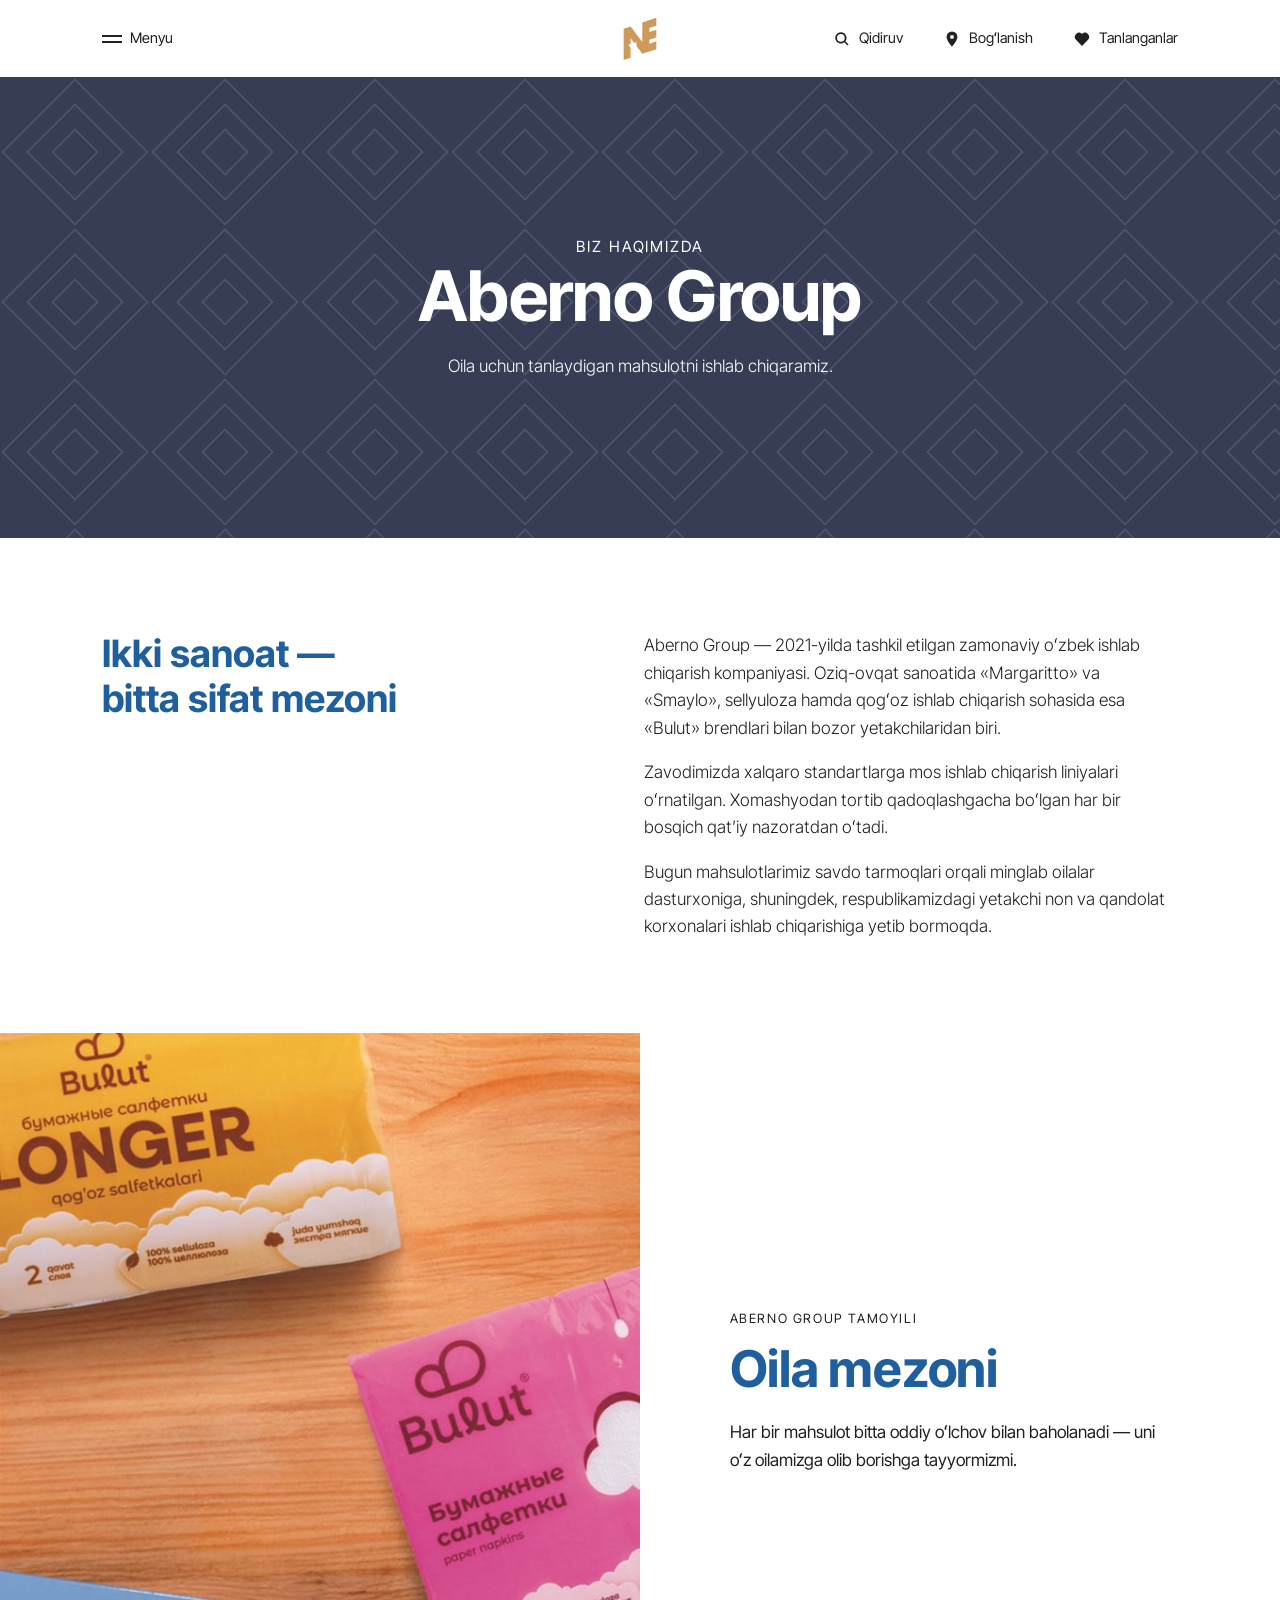
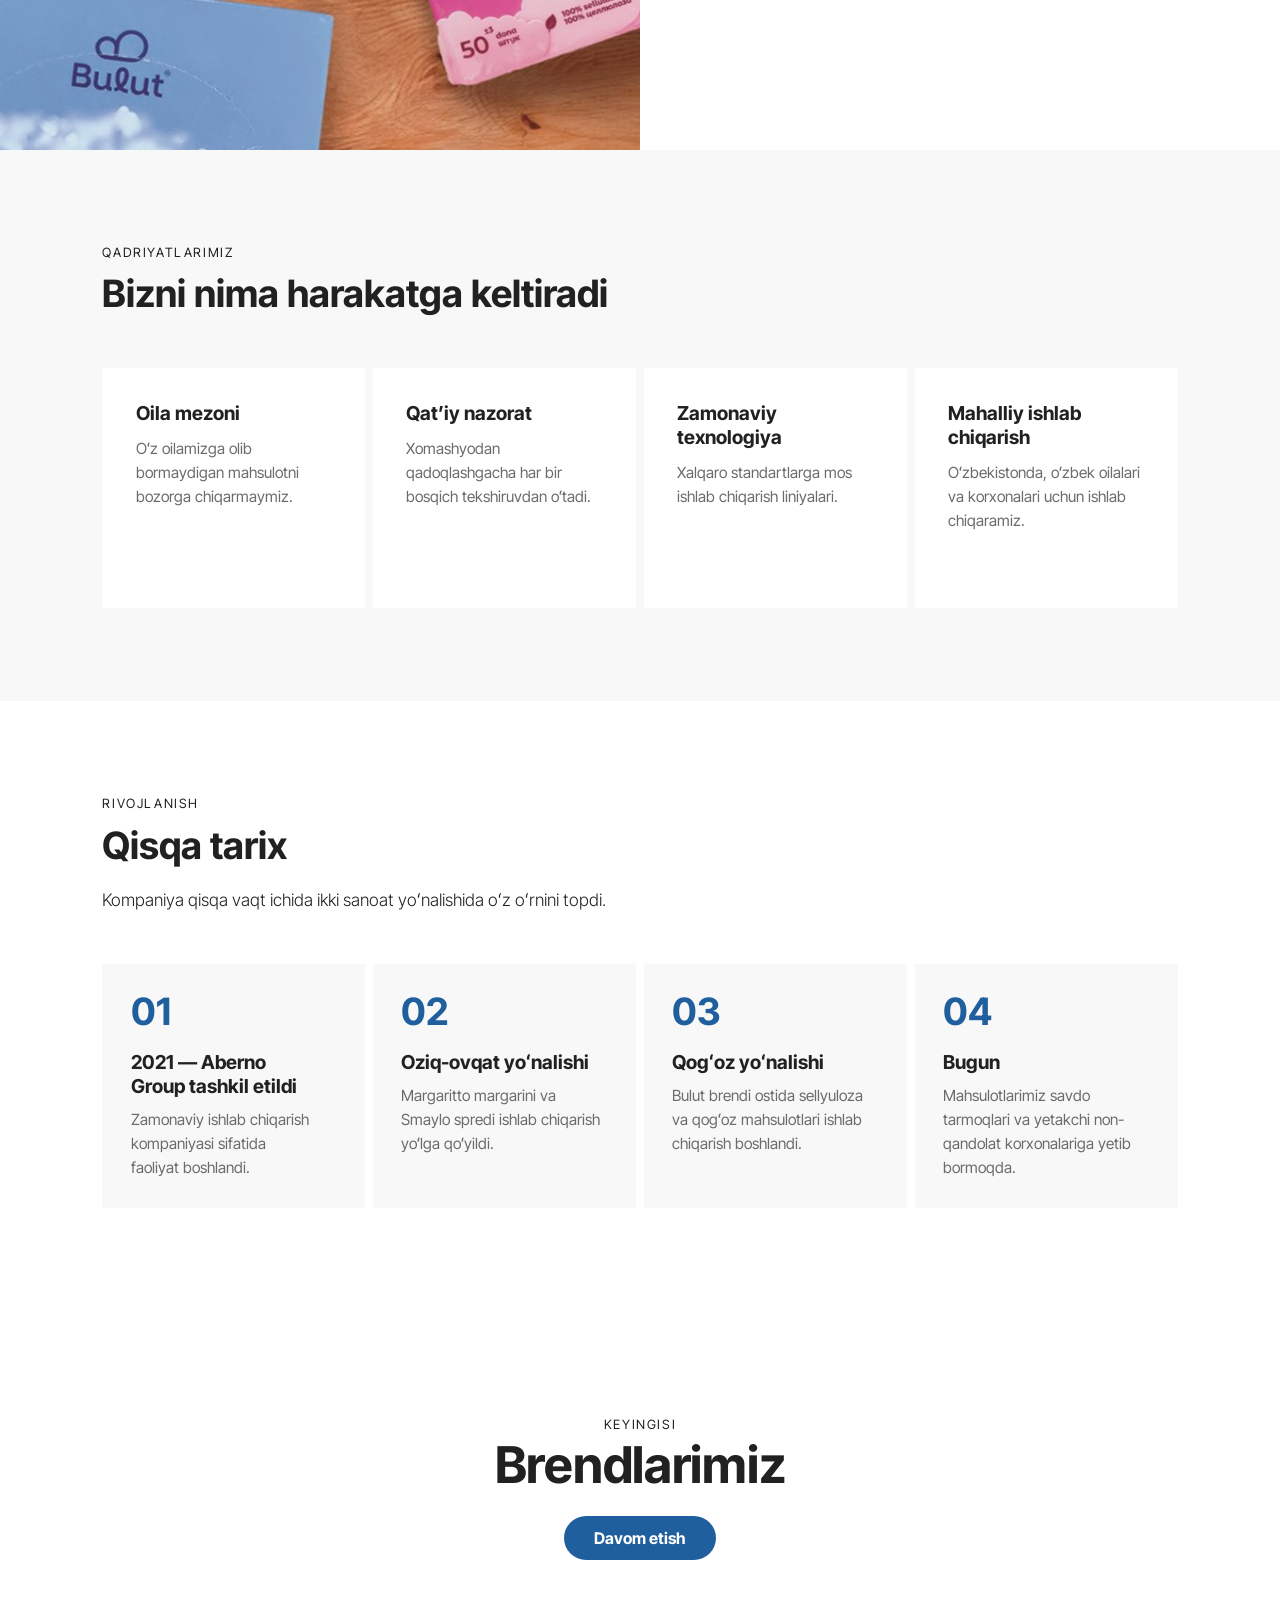
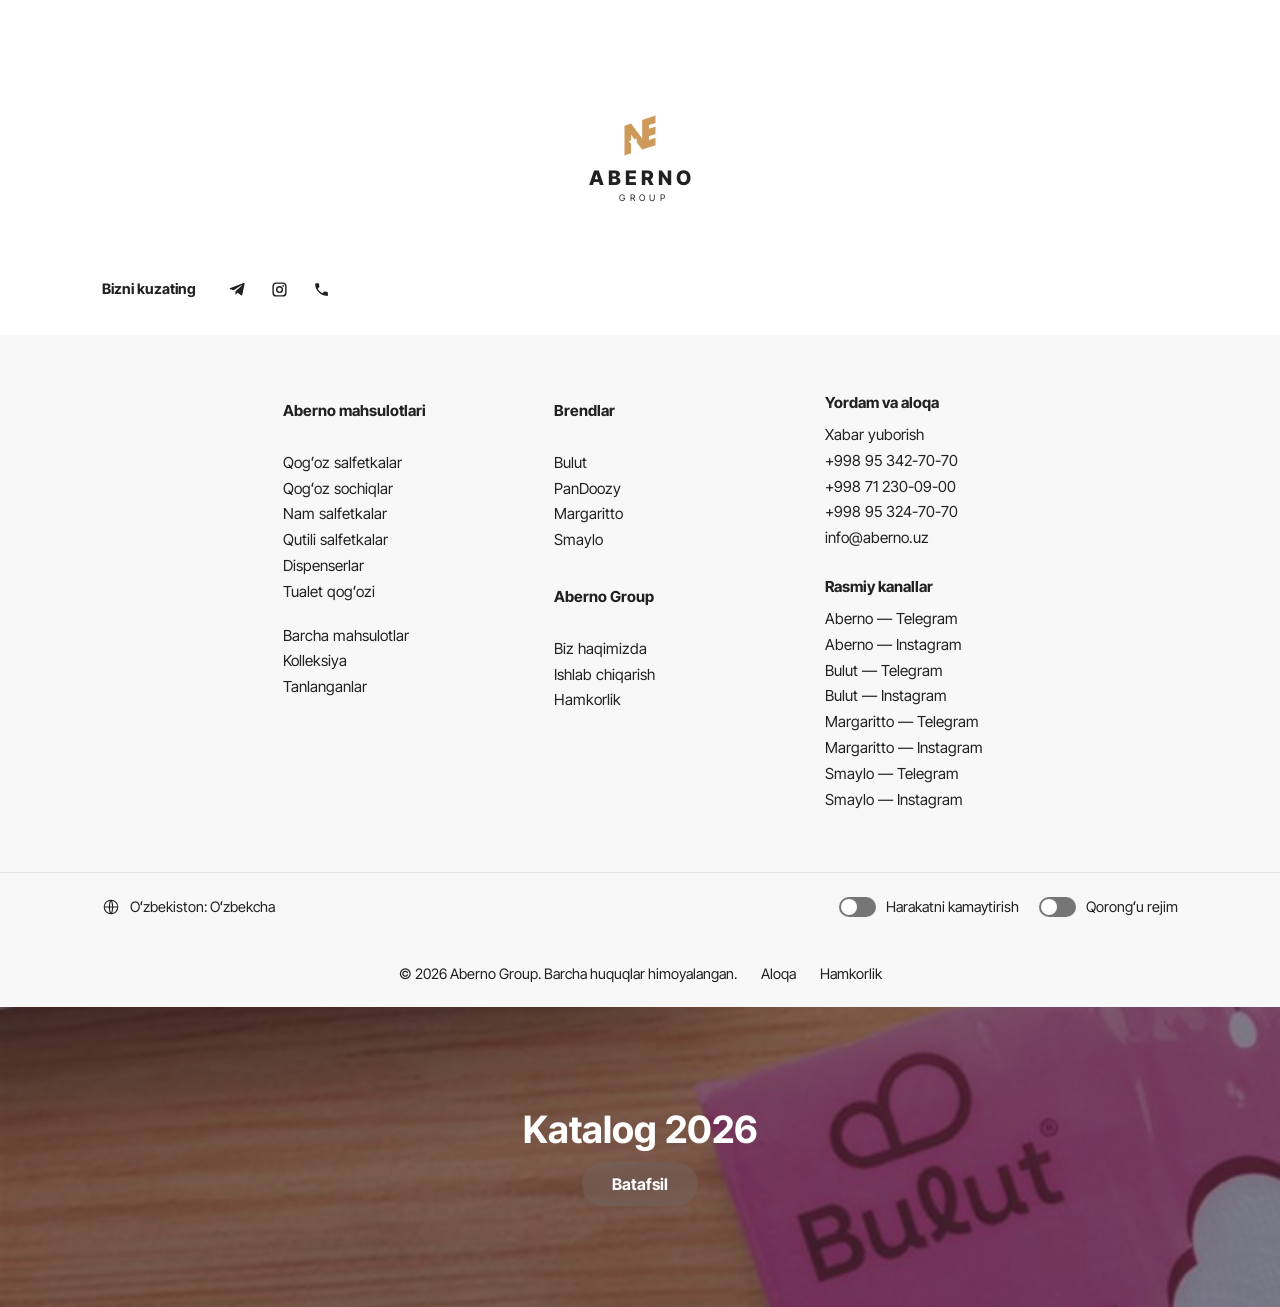
==== commit 40789055: "Sayt Rolex uslubida qayta ishlandi, mahsulotlar Bulut katalogidan olindi - Yangi dizayn: markazda lo" ====
--- a/about.html
+++ b/about.html
@@ -1,206 +1,82 @@
 <!DOCTYPE html>
-<html lang="uz" class="no-js">
+<html lang="uz">
 <head>
   <meta charset="UTF-8">
   <meta name="viewport" content="width=device-width, initial-scale=1.0">
-  <title>Kompaniya haqida — Aberno Group</title>
-  <meta name="description" content="Aberno Group tarixi, tamoyillari va qadriyatlari. 2021-yilda tashkil etilgan zamonaviy oʻzbek ishlab chiqarish kompaniyasi.">
+  <title>Biz haqimizda — Aberno Group</title>
+  <meta name="description" content="Aberno Group — 2021-yilda tashkil etilgan zamonaviy oʻzbek ishlab chiqarish kompaniyasi: oziq-ovqat va sellyuloza-qogʻoz sanoati.">
   <link rel="icon" href="assets/img/favicon.svg" type="image/svg+xml">
   <link rel="preconnect" href="https://fonts.googleapis.com">
   <link rel="preconnect" href="https://fonts.gstatic.com" crossorigin>
-  <link href="https://fonts.googleapis.com/css2?family=Fraunces:ital,opsz,wght@0,9..144,500;0,9..144,600;1,9..144,500&family=Manrope:wght@400;500;600;700;800&display=swap" rel="stylesheet">
-  <script>(function(){var t;try{t=localStorage.getItem("theme")}catch(e){}if(t!=="light"&&t!=="dark"){t=window.matchMedia&&matchMedia("(prefers-color-scheme: dark)").matches?"dark":"light"}document.documentElement.setAttribute("data-theme",t)})();</script>
+  <link href="https://fonts.googleapis.com/css2?family=Inter+Tight:wght@300;400;700;800&display=swap" rel="stylesheet">
+  <script>(function(){var d=document.documentElement,t;try{t=localStorage.getItem("theme")}catch(e){}if(t!=="light"&&t!=="dark"){t=window.matchMedia&&matchMedia("(prefers-color-scheme: dark)").matches?"dark":"light"}d.setAttribute("data-theme",t);d.classList.add("js")})();</script>
   <link rel="stylesheet" href="assets/css/style.css">
+  <script src="assets/js/data.js" defer></script>
   <script src="assets/js/main.js" defer></script>
 </head>
 <body>
 
-  <header class="site-header">
-    <div class="container">
-      <a href="index.html" class="logo" aria-label="Aberno Group — bosh sahifa">
-        <svg class="logo__mark" viewBox="0 0 40 40" aria-hidden="true"><rect width="40" height="40" rx="11" fill="#13233f"/><path d="M11 30 20 10l9 20" fill="none" stroke="#e0a526" stroke-width="3.6" stroke-linecap="round" stroke-linejoin="round"/><path d="M14.5 23.5h11" stroke="#fff" stroke-width="3" stroke-linecap="round"/></svg>
-        <span class="logo__text"><span class="logo__name">ABERNO</span><span class="logo__sub">GROUP</span></span>
-      </a>
-      <nav class="nav" id="nav" aria-label="Asosiy menyu">
-        <ul class="nav__list">
-          <li class="nav__item"><a class="nav__link" href="index.html">Bosh sahifa</a></li>
-          <li class="nav__item"><a class="nav__link" href="about.html">Kompaniya</a></li>
-          <li class="nav__item">
-            <a class="nav__link" href="brands.html">Brendlar</a>
-            <ul class="nav__dropdown">
-              <li><a href="margaritto.html"><span class="dot dot--margaritto"></span>Margaritto — margarin</a></li>
-              <li><a href="smaylo.html"><span class="dot dot--smaylo"></span>Smaylo — spred</a></li>
-              <li><a href="bulut.html"><span class="dot dot--bulut"></span>Bulut — qogʻoz mahsulotlari</a></li>
-            </ul>
-          </li>
-          <li class="nav__item"><a class="nav__link" href="production.html">Ishlab chiqarish</a></li>
-          <li class="nav__item"><a class="nav__link" href="partners.html">Hamkorlik</a></li>
-          <li class="nav__item"><a class="nav__link" href="contact.html">Aloqa</a></li>
-        </ul>
-        <a class="btn btn--primary nav__cta" href="contact.html">Bogʻlanish</a>
-      </nav>
-      <div class="header-actions">
-        <button class="theme-toggle" type="button" aria-label="Qorongʻu rejimga oʻtish" title="Mavzuni almashtirish">
-          <svg class="theme-toggle__moon" viewBox="0 0 24 24" fill="none" stroke="currentColor" stroke-width="2" stroke-linecap="round" stroke-linejoin="round" aria-hidden="true"><path d="M21 12.8A9 9 0 1 1 11.2 3a7 7 0 0 0 9.8 9.8Z"/></svg>
-          <svg class="theme-toggle__sun" viewBox="0 0 24 24" fill="none" stroke="currentColor" stroke-width="2" stroke-linecap="round" stroke-linejoin="round" aria-hidden="true"><circle cx="12" cy="12" r="4"/><path d="M12 2v2M12 20v2M4.9 4.9l1.4 1.4M17.7 17.7l1.4 1.4M2 12h2M20 12h2M4.9 19.1l1.4-1.4M17.7 6.3l1.4-1.4"/></svg>
-        </button>
-        <button class="burger" type="button" aria-label="Menyu" aria-expanded="false" aria-controls="nav"><span></span></button>
-      </div>
-    </div>
-  </header>
+  <header class="site-header" data-header></header>
 
   <main>
-    <section class="page-hero">
-      <div class="container">
-        <nav class="breadcrumbs" aria-label="Yoʻl"><a href="index.html">Bosh sahifa</a>/<span aria-current="page">Kompaniya</span></nav>
-        <span class="eyebrow">Biz haqimizda</span>
-        <h1>Oila uchun tanlaydigan mahsulotni ishlab chiqaramiz</h1>
-        <p class="lead">Aberno Group — 2021-yilda tashkil etilgan zamonaviy oʻzbek ishlab chiqarish kompaniyasi.</p>
+    <section class="cover sky sky--navy">
+      <p class="eyebrow eyebrow--lg">Biz haqimizda</p>
+      <h1 class="h100">Aberno Group</h1>
+      <p class="cover__lead">Oila uchun tanlaydigan mahsulotni ishlab chiqaramiz.</p>
+    </section>
+
+    <section class="split">
+      <h2 class="h50 accent reveal">Ikki sanoat — bitta sifat mezoni</h2>
+      <div class="reveal">
+        <p class="lead">Aberno Group — 2021-yilda tashkil etilgan zamonaviy oʻzbek ishlab chiqarish kompaniyasi. Oziq-ovqat sanoatida «Margaritto» va «Smaylo», sellyuloza hamda qogʻoz ishlab chiqarish sohasida esa «Bulut» brendlari bilan bozor yetakchilaridan biri.</p>
+        <p class="lead">Zavodimizda xalqaro standartlarga mos ishlab chiqarish liniyalari oʻrnatilgan. Xomashyodan tortib qadoqlashgacha boʻlgan har bir bosqich qatʼiy nazoratdan oʻtadi.</p>
+        <p class="lead">Bugun mahsulotlarimiz savdo tarmoqlari orqali minglab oilalar dasturxoniga, shuningdek, respublikamizdagi yetakchi non va qandolat korxonalari ishlab chiqarishiga yetib bormoqda.</p>
       </div>
     </section>
 
-    <section class="section">
-      <div class="container split split--top">
-        <div class="reveal">
-          <span class="eyebrow">Bizning yoʻlimiz</span>
-          <h2>Ikki sanoat, uch brend</h2>
-          <p class="lead">Aberno Group — Oʻzbekiston oziq-ovqat sanoatida «Margaritto» va «Smaylo», sellyuloza hamda qogʻoz ishlab chiqarish sohasida esa «Bulut» brendlari bilan bozor yetakchilaridan biri.</p>
-          <p>Zavodimizda xalqaro standartlarga mos ishlab chiqarish liniyalari oʻrnatilgan. Xomashyodan tortib qadoqlashgacha boʻlgan har bir bosqich qatʼiy nazoratdan oʻtadi.</p>
-          <p>Bugun mahsulotlarimiz savdo tarmoqlari orqali minglab oilalar dasturxoniga, shuningdek, respublikamizdagi yetakchi non va qandolat korxonalari ishlab chiqarishiga yetib bormoqda.</p>
-        </div>
-        <div class="reveal">
-          <blockquote class="quote">
-            Har bir mahsulot bitta oddiy oʻlchov bilan baholanadi — uni oʻz oilamizga olib borishga tayyormizmi.
-            <cite>Aberno Group tamoyili</cite>
-          </blockquote>
-        </div>
+    <section class="feature">
+      <div class="feature__media feature__media--photo"><img src="assets/img/cover.jpg" alt="Bulut salfetkalari yogʻoch stol ustida" loading="lazy"></div>
+      <div class="feature__text reveal">
+        <p class="eyebrow">Aberno Group tamoyili</p>
+        <h2 class="h70">Oila mezoni</h2>
+        <p>Har bir mahsulot bitta oddiy oʻlchov bilan baholanadi — uni oʻz oilamizga olib borishga tayyormizmi.</p>
       </div>
     </section>
 
-    <section class="section section--soft">
-      <div class="container">
-        <div class="section-head section-head--center reveal">
-          <span class="eyebrow">Qadriyatlarimiz</span>
-          <h2>Bizni nima harakatga keltiradi</h2>
-        </div>
-        <div class="features features--4">
-          <div class="feature reveal">
-            <div class="feature__icon"><svg viewBox="0 0 24 24" fill="none" stroke="currentColor" stroke-width="2" stroke-linecap="round" stroke-linejoin="round"><path d="M12 21s-7-4.4-9.3-9A5.3 5.3 0 0 1 12 6a5.3 5.3 0 0 1 9.3 6C19 16.6 12 21 12 21Z"/></svg></div>
-            <h3>Oila mezoni</h3>
-            <p>Oʻz oilamizga olib bormaydigan mahsulotni bozorga chiqarmaymiz.</p>
-          </div>
-          <div class="feature reveal">
-            <div class="feature__icon"><svg viewBox="0 0 24 24" fill="none" stroke="currentColor" stroke-width="2" stroke-linecap="round" stroke-linejoin="round"><path d="M12 3 4 6v6c0 5 3.4 8.3 8 9 4.6-.7 8-4 8-9V6Z"/><path d="m9 12 2 2 4-4"/></svg></div>
-            <h3>Qatʼiy nazorat</h3>
-            <p>Xomashyodan qadoqlashgacha har bir bosqich tekshiruvdan oʻtadi.</p>
-          </div>
-          <div class="feature reveal">
-            <div class="feature__icon"><svg viewBox="0 0 24 24" fill="none" stroke="currentColor" stroke-width="2" stroke-linecap="round" stroke-linejoin="round"><circle cx="12" cy="12" r="3"/><path d="M19.4 15a1.7 1.7 0 0 0 .3 1.8l.1.1a2 2 0 1 1-2.8 2.8l-.1-.1a1.7 1.7 0 0 0-1.8-.3 1.7 1.7 0 0 0-1 1.5V21a2 2 0 0 1-4 0v-.1a1.7 1.7 0 0 0-1.1-1.5 1.7 1.7 0 0 0-1.8.3l-.1.1a2 2 0 1 1-2.8-2.8l.1-.1a1.7 1.7 0 0 0 .3-1.8 1.7 1.7 0 0 0-1.5-1H3a2 2 0 0 1 0-4h.1a1.7 1.7 0 0 0 1.5-1.1 1.7 1.7 0 0 0-.3-1.8l-.1-.1a2 2 0 1 1 2.8-2.8l.1.1a1.7 1.7 0 0 0 1.8.3H9a1.7 1.7 0 0 0 1-1.5V3a2 2 0 0 1 4 0v.1a1.7 1.7 0 0 0 1 1.5 1.7 1.7 0 0 0 1.8-.3l.1-.1a2 2 0 1 1 2.8 2.8l-.1.1a1.7 1.7 0 0 0-.3 1.8V9a1.7 1.7 0 0 0 1.5 1H21a2 2 0 0 1 0 4h-.1a1.7 1.7 0 0 0-1.5 1Z"/></svg></div>
-            <h3>Zamonaviy texnologiya</h3>
-            <p>Xalqaro standartlarga mos ishlab chiqarish liniyalari.</p>
-          </div>
-          <div class="feature reveal">
-            <div class="feature__icon"><svg viewBox="0 0 24 24" fill="none" stroke="currentColor" stroke-width="2" stroke-linecap="round" stroke-linejoin="round"><path d="M12 22s7-6.1 7-12a7 7 0 0 0-14 0c0 5.9 7 12 7 12Z"/><circle cx="12" cy="10" r="2.5"/></svg></div>
-            <h3>Mahalliy ishlab chiqarish</h3>
-            <p>Oʻzbekistonda, oʻzbek oilalari va korxonalari uchun ishlab chiqaramiz.</p>
-          </div>
-        </div>
+    <section class="block block--soft">
+      <div class="block__head reveal">
+        <p class="eyebrow">Qadriyatlarimiz</p>
+        <h2 class="h50">Bizni nima harakatga keltiradi</h2>
+      </div>
+      <div class="tiles tiles--4">
+        <div class="tile reveal"><h3>Oila mezoni</h3><p>Oʻz oilamizga olib bormaydigan mahsulotni bozorga chiqarmaymiz.</p></div>
+        <div class="tile reveal"><h3>Qatʼiy nazorat</h3><p>Xomashyodan qadoqlashgacha har bir bosqich tekshiruvdan oʻtadi.</p></div>
+        <div class="tile reveal"><h3>Zamonaviy texnologiya</h3><p>Xalqaro standartlarga mos ishlab chiqarish liniyalari.</p></div>
+        <div class="tile reveal"><h3>Mahalliy ishlab chiqarish</h3><p>Oʻzbekistonda, oʻzbek oilalari va korxonalari uchun ishlab chiqaramiz.</p></div>
       </div>
     </section>
 
-    <section class="section">
-      <div class="container split split--top">
-        <div class="reveal">
-          <span class="eyebrow">Rivojlanish</span>
-          <h2>Qisqa tarix</h2>
-          <p>Kompaniya qisqa vaqt ichida ikki sanoat yoʻnalishida oʻz oʻrnini topdi va bugun yetakchi ishlab chiqaruvchilar qatoridan joy oldi.</p>
-        </div>
-        <!-- TODO: har bir bosqich uchun aniq sanalarni kiriting -->
-        <ol class="timeline reveal">
-          <li>
-            <span class="timeline__label">2021</span>
-            <h3>Aberno Group tashkil etildi</h3>
-            <p>Zamonaviy ishlab chiqarish kompaniyasi sifatida faoliyat boshlandi.</p>
-          </li>
-          <li>
-            <span class="timeline__label">Oziq-ovqat yoʻnalishi</span>
-            <h3>Margaritto va Smaylo</h3>
-            <p>Margarin va spred ishlab chiqarish yoʻlga qoʻyildi.</p>
-          </li>
-          <li>
-            <span class="timeline__label">Qogʻoz yoʻnalishi</span>
-            <h3>Bulut</h3>
-            <p>Sellyuloza va qogʻoz mahsulotlari ishlab chiqarish boshlandi.</p>
-          </li>
-          <li>
-            <span class="timeline__label">Bugun</span>
-            <h3>Bozor yetakchilaridan biri</h3>
-            <p>Mahsulotlarimiz savdo tarmoqlari va yetakchi non-qandolat korxonalariga yetib bormoqda.</p>
-          </li>
-        </ol>
+    <section class="block">
+      <div class="block__head reveal">
+        <p class="eyebrow">Rivojlanish</p>
+        <h2 class="h50">Qisqa tarix</h2>
+        <p>Kompaniya qisqa vaqt ichida ikki sanoat yoʻnalishida oʻz oʻrnini topdi.</p>
       </div>
+      <ol class="steps steps--4">
+        <li class="reveal"><h3>2021 — Aberno Group tashkil etildi</h3><p>Zamonaviy ishlab chiqarish kompaniyasi sifatida faoliyat boshlandi.</p></li>
+        <li class="reveal"><h3>Oziq-ovqat yoʻnalishi</h3><p>Margaritto margarini va Smaylo spredi ishlab chiqarish yoʻlga qoʻyildi.</p></li>
+        <li class="reveal"><h3>Qogʻoz yoʻnalishi</h3><p>Bulut brendi ostida sellyuloza va qogʻoz mahsulotlari ishlab chiqarish boshlandi.</p></li>
+        <li class="reveal"><h3>Bugun</h3><p>Mahsulotlarimiz savdo tarmoqlari va yetakchi non-qandolat korxonalariga yetib bormoqda.</p></li>
+      </ol>
     </section>
 
-    <section class="section" style="padding-top:0">
-      <div class="container">
-        <div class="cta reveal">
-          <div>
-            <h2>Brendlarimiz bilan tanishing</h2>
-            <p>Margaritto, Smaylo va Bulut — har biri oʻz yoʻnalishida ishonchli tanlov.</p>
-          </div>
-          <div class="cta__actions">
-            <a class="btn btn--primary" href="brands.html">Brendlar</a>
-          </div>
-        </div>
-      </div>
+    <section class="next">
+      <p class="eyebrow">Keyingisi</p>
+      <h2 class="h70">Brendlarimiz</h2>
+      <a class="btn" href="brands.html">Davom etish</a>
     </section>
   </main>
 
-  <footer class="site-footer">
-    <div class="container">
-      <div class="footer-grid">
-        <div>
-          <a href="index.html" class="logo">
-            <svg class="logo__mark" viewBox="0 0 40 40" aria-hidden="true"><rect width="40" height="40" rx="11" fill="#fff"/><path d="M11 30 20 10l9 20" fill="none" stroke="#e0a526" stroke-width="3.6" stroke-linecap="round" stroke-linejoin="round"/><path d="M14.5 23.5h11" stroke="#13233f" stroke-width="3" stroke-linecap="round"/></svg>
-            <span class="logo__text"><span class="logo__name">ABERNO</span><span class="logo__sub">GROUP</span></span>
-          </a>
-          <p class="footer-about">Oziq-ovqat hamda sellyuloza-qogʻoz sanoatida faoliyat yurituvchi zamonaviy oʻzbek ishlab chiqarish kompaniyasi.</p>
-        </div>
-        <div>
-          <h4>Kompaniya</h4>
-          <ul class="footer-links">
-            <li><a href="about.html">Biz haqimizda</a></li>
-            <li><a href="production.html">Ishlab chiqarish</a></li>
-            <li><a href="partners.html">Hamkorlik</a></li>
-            <li><a href="contact.html">Aloqa</a></li>
-          </ul>
-        </div>
-        <div>
-          <h4>Brendlar</h4>
-          <ul class="footer-links">
-            <li><a href="margaritto.html">Margaritto</a></li>
-            <li><a href="smaylo.html">Smaylo</a></li>
-            <li><a href="bulut.html">Bulut</a></li>
-            <li><a href="brands.html">Barcha mahsulotlar</a></li>
-          </ul>
-        </div>
-        <div>
-          <h4>Aloqa</h4>
-          <ul class="footer-links">
-            <!-- TODO: haqiqiy aloqa maʼlumotlarini kiriting -->
-            <li><a href="tel:+998000000000">+998 (00) 000-00-00</a></li>
-            <li><a href="mailto:info@aberno.uz">info@aberno.uz</a></li>
-            <li>Oʻzbekiston</li>
-          </ul>
-        </div>
-      </div>
-      <div class="footer-bottom">
-        <span>© <span data-year>2026</span> Aberno Group. Barcha huquqlar himoyalangan.</span>
-        <span>Oʻzbekistonda ishlab chiqarilgan</span>
-      </div>
-    </div>
-  </footer>
-
-  <button class="to-top" type="button" aria-label="Yuqoriga"><svg viewBox="0 0 24 24" fill="none" stroke="currentColor" stroke-width="2.5" stroke-linecap="round" stroke-linejoin="round"><path d="M12 19V5M5 12l7-7 7 7"/></svg></button>
+  <footer class="site-footer" data-footer></footer>
 </body>
 </html>
--- a/assets/css/style.css
+++ b/assets/css/style.css
@@ -2,943 +2,909 @@
    Aberno Group — umumiy uslublar
    ========================================================== */
 
+/* ---------- Oʻzgaruvchilar ---------- */
 :root {
-  --ink: #13233f;
-  --ink-soft: #3b4a63;
-  --muted: #6b778c;
-  --line: #e3e7ee;
-  --bg: #ffffff;
-  --bg-soft: #f6f4ef;
-  --bg-dark: #0f1c33;
-  --surface: #ffffff;
-  --header-bg: rgba(255, 255, 255, 0.92);
-  --contrast: #13233f;
-  --contrast-hover: #1d3257;
-  --logo-bg: #13233f;
-  --success-bg: #e6f6ec;
-  --success-ink: #1c6b3a;
-
-  --accent: #e0a526;
-  --accent-dark: #b9841a;
-
-  --margaritto: #d9951c;
-  --margaritto-soft: #fbf1dc;
-  --smaylo: #e4623f;
-  --smaylo-soft: #fde9e2;
-  --bulut: #3a8bd2;
-  --bulut-soft: #e4f0fb;
-
-  --radius: 18px;
-  --radius-sm: 10px;
-  --shadow: 0 10px 30px rgba(19, 35, 63, 0.08);
-  --shadow-lg: 0 24px 60px rgba(19, 35, 63, 0.14);
-
-  color-scheme: light;
-
-  --font-body: "Manrope", system-ui, -apple-system, "Segoe UI", sans-serif;
-  --font-head: "Fraunces", Georgia, serif;
-
-  --container: 1200px;
-  --header-h: 76px;
-}
-
-/* ---------- Qorongʻu rejim ---------- */
-:root[data-theme="dark"] {
-  --ink: #e9edf4;
-  --ink-soft: #c3cbd8;
-  --muted: #8e9ab0;
-  --line: #26344e;
-  --bg: #0c1524;
-  --bg-soft: #111d31;
-  --bg-dark: #070e1a;
-  --surface: #15223a;
-  --header-bg: rgba(12, 21, 36, 0.9);
-  --contrast: #1f3050;
-  --contrast-hover: #2a3e63;
-  --logo-bg: #1f3050;
-  --success-bg: #123524;
-  --success-ink: #8fe0af;
-
-  --accent-dark: #ebb54a;
-
-  --margaritto-soft: #2a2112;
-  --smaylo-soft: #2e1b16;
-  --bulut-soft: #13253a;
-
-  --shadow: 0 10px 30px rgba(0, 0, 0, 0.3);
-  --shadow-lg: 0 24px 60px rgba(0, 0, 0, 0.45);
-
+  --bg: #fff;
+  --soft: #f8f8f8;
+  --text: #212121;
+  --muted: #6b6b6b;
+  --line: #e2e2e2;
+  --accent: #1f5f9e;
+  --btn: #1f5f9e;
+  --btn-text: #fff;
+  --glass: rgba(212, 212, 212, .3);
+  --header-bg: #fff;
+
+  --sky: #6fabd5;
+  --leaf: #245a2b;
+  --navy: #363d55;
+  --ink: #17203a;
+  --gold: #cd9a5b;
+
+  --header-h: 77px;
+  --gutter: max(20px, 8vw);
+  --gap: 8px;
+  --radius: 10px;
+  --ease: cubic-bezier(.4, 0, .2, 1);
+  --font: "Inter Tight", "Helvetica Neue", "Arial Nova", Helvetica, Arial, sans-serif;
+
+  --h100: clamp(2.5rem, 5.45vw, 6rem);
+  --h70: clamp(2rem, 3.96vw, 4.4rem);
+  --h50: clamp(1.75rem, 2.94vw, 3.25rem);
+  --h30: clamp(1.5rem, 2.43vw, 2.6rem);
+  --lead: clamp(1.0625rem, 1.34vw, 1.3rem);
+}
+
+[data-theme="dark"] {
+  --bg: #121212;
+  --soft: #1c1c1c;
+  --text: #f4f4f4;
+  --muted: #a6a6a6;
+  --line: #303030;
+  --accent: #8ec3ec;
+  --btn: #8ec3ec;
+  --btn-text: #10202e;
+  --glass: rgba(118, 118, 118, .3);
+  --header-bg: #121212;
   color-scheme: dark;
 }
 
-/* JS oʻchiq boʻlsa tizim sozlamasiga amal qilinadi */
-@media (prefers-color-scheme: dark) {
-  :root:not([data-theme]) {
-    --ink: #e9edf4;
-    --ink-soft: #c3cbd8;
-    --muted: #8e9ab0;
-    --line: #26344e;
-    --bg: #0c1524;
-    --bg-soft: #111d31;
-    --bg-dark: #070e1a;
-    --surface: #15223a;
-    --header-bg: rgba(12, 21, 36, 0.9);
-    --contrast: #1f3050;
-    --contrast-hover: #2a3e63;
-    --logo-bg: #1f3050;
-    --success-bg: #123524;
-    --success-ink: #8fe0af;
-    --accent-dark: #ebb54a;
-    --margaritto-soft: #2a2112;
-    --smaylo-soft: #2e1b16;
-    --bulut-soft: #13253a;
-    --shadow: 0 10px 30px rgba(0, 0, 0, 0.3);
-    --shadow-lg: 0 24px 60px rgba(0, 0, 0, 0.45);
-    color-scheme: dark;
-  }
-}
-
-*,
-*::before,
-*::after { box-sizing: border-box; }
-
-html { scroll-behavior: smooth; }
+/* ---------- Asos ---------- */
+*, *::before, *::after { box-sizing: border-box; }
+
+html { -webkit-text-size-adjust: 100%; scroll-behavior: smooth; }
 
 body {
   margin: 0;
-  font-family: var(--font-body);
-  font-size: 17px;
-  line-height: 1.65;
-  color: var(--ink);
+  padding-top: var(--header-h);
   background: var(--bg);
+  color: var(--text);
+  font-family: var(--font);
+  font-size: 1rem;
+  line-height: 1.5;
   -webkit-font-smoothing: antialiased;
+  text-rendering: optimizeLegibility;
 }
 
 img, svg { display: block; max-width: 100%; }
-
+img { height: auto; }
 a { color: inherit; text-decoration: none; }
-
-h1, h2, h3, h4 {
-  font-family: var(--font-head);
-  font-weight: 600;
-  line-height: 1.15;
-  margin: 0 0 0.6em;
-  letter-spacing: -0.01em;
-}
-
-h1 { font-size: clamp(2.2rem, 5vw, 3.8rem); }
-h2 { font-size: clamp(1.8rem, 3.6vw, 2.7rem); }
-h3 { font-size: 1.35rem; }
-
-p { margin: 0 0 1em; }
-
-.container {
-  width: 100%;
-  max-width: var(--container);
-  margin: 0 auto;
-  padding: 0 24px;
-}
-
-.section { padding: 96px 0; }
-.section--soft { background: var(--bg-soft); }
-.section--dark { background: var(--bg-dark); color: #fff; }
-.section--dark p { color: rgba(255, 255, 255, 0.75); }
-
+button { font: inherit; color: inherit; background: none; border: 0; padding: 0; cursor: pointer; }
+ul, ol { margin: 0; padding: 0; list-style: none; }
+h1, h2, h3, h4, p, figure, blockquote, dl, dd { margin: 0; }
+h1, h2, h3, h4 { font-weight: 700; line-height: 1.05; text-wrap: balance; }
+p { text-wrap: pretty; }
+[hidden] { display: none !important; }
+
+:focus-visible { outline: 2px solid var(--accent); outline-offset: 3px; border-radius: 2px; }
+
+.visually-hidden {
+  position: absolute; width: 1px; height: 1px; margin: -1px; padding: 0;
+  overflow: hidden; clip: rect(0 0 0 0); white-space: nowrap; border: 0;
+}
+
+.wrap { padding-inline: var(--gutter); }
+
+html.is-locked { overflow: hidden; }
+
+/* ---------- Tipografika ---------- */
 .eyebrow {
-  display: inline-block;
-  font-size: 0.78rem;
-  font-weight: 700;
-  letter-spacing: 0.14em;
+  font-size: .8rem;
+  font-weight: 400;
+  letter-spacing: .125em;
+  line-height: 1.4;
   text-transform: uppercase;
-  color: var(--accent-dark);
-  margin-bottom: 14px;
-}
-.section--dark .eyebrow { color: var(--accent); }
-
-.section-head { max-width: 720px; margin-bottom: 56px; }
-.section-head--center { margin-left: auto; margin-right: auto; text-align: center; }
-.section-head p { color: var(--muted); font-size: 1.08rem; }
-
-.lead { font-size: 1.18rem; color: var(--ink-soft); }
-
-/* ---------- Tugmalar ---------- */
+}
+.eyebrow--lg { font-size: clamp(.85rem, 1.2vw, 1.08rem); }
+
+.h100 { font-size: var(--h100); line-height: .95; letter-spacing: -.01em; }
+.h70 { font-size: var(--h70); line-height: 1.06; letter-spacing: -.005em; }
+.h50 { font-size: var(--h50); line-height: 1.2; }
+.h30 { font-size: var(--h30); line-height: 1.1; }
+.h20 { font-size: 1.53rem; line-height: 1.15; }
+
+.lead { font-size: var(--lead); font-weight: 300; line-height: 1.6; }
+.small { font-size: .905rem; line-height: 1.4; }
+.accent { color: var(--accent); }
+.muted { color: var(--muted); }
+
+/* ---------- Tugma va havolalar ---------- */
 .btn {
-  display: inline-flex;
-  align-items: center;
-  gap: 10px;
-  padding: 14px 26px;
-  border-radius: 999px;
-  font-weight: 700;
-  font-size: 0.98rem;
-  border: 2px solid transparent;
-  cursor: pointer;
-  transition: transform 0.2s, background 0.2s, color 0.2s, border-color 0.2s;
-  font-family: inherit;
-}
-.btn:hover { transform: translateY(-2px); }
-.btn--primary { background: var(--accent); color: var(--ink); }
-.btn--primary:hover { background: #ebb43e; }
-.btn--dark { background: var(--contrast); color: #fff; }
-.btn--dark:hover { background: var(--contrast-hover); }
-.btn--ghost { border-color: currentColor; background: transparent; }
-.btn--ghost:hover { background: rgba(255, 255, 255, 0.08); }
-.btn svg { width: 18px; height: 18px; }
-
-.link-arrow {
-  display: inline-flex;
-  align-items: center;
-  gap: 8px;
-  font-weight: 700;
-  color: var(--ink);
-}
-.link-arrow::after { content: "→"; transition: transform 0.2s; }
-.link-arrow:hover::after { transform: translateX(4px); }
-
-/* ---------- Header ---------- */
+  display: inline-flex; align-items: center; justify-content: center; gap: 10px;
+  min-height: 44px; padding: 0 30px;
+  border-radius: 9999px;
+  background: var(--btn); color: var(--btn-text);
+  font-weight: 700; font-size: 1rem; line-height: 1;
+  transition: background-color .3s var(--ease), color .3s var(--ease), transform .3s var(--ease);
+}
+.btn:hover { background: color-mix(in srgb, var(--btn) 82%, #000); }
+.btn--glass {
+  background: rgba(118, 118, 118, .3); color: #fff;
+  -webkit-backdrop-filter: blur(12px); backdrop-filter: blur(12px);
+}
+.btn--glass:hover { background: #fff; color: #212121; }
+.btn--light { background: var(--glass); color: var(--text); }
+.btn--light:hover { background: var(--text); color: var(--bg); }
+.btn--ink { background: rgba(23, 32, 58, .14); color: var(--ink); }
+.btn--ink:hover { background: var(--ink); color: #fff; }
+
+.link {
+  display: inline-flex; align-items: center; gap: 10px;
+  min-height: 40px;
+  font-weight: 700; font-size: 1rem; color: var(--accent);
+}
+.link::after {
+  content: ""; width: 7px; height: 7px; flex: none;
+  border-right: 2px solid currentColor; border-top: 2px solid currentColor;
+  transform: rotate(45deg);
+  transition: transform .3s var(--ease);
+}
+.link:hover::after { transform: translateX(5px) rotate(45deg); }
+.link--plain { color: inherit; }
+
+/* ---------- Osmon foni (katalogdagi kabi) ---------- */
+.sky {
+  --on: var(--ink);
+  background-color: var(--sky);
+  background-image: url("data:image/svg+xml,%3Csvg xmlns='http://www.w3.org/2000/svg' width='120' height='120' viewBox='0 0 120 120' fill='none' stroke='%23fff' stroke-opacity='.13' stroke-width='1.2'%3E%3Cpath d='M60 2 118 60 60 118 2 60Z M60 22 98 60 60 98 22 60Z M60 42 78 60 60 78 42 60Z'/%3E%3C/svg%3E");
+  background-size: 150px 150px;
+}
+.sky--leaf { --on: #fff; background-color: var(--leaf); }
+.sky--navy { --on: #fff; background-color: var(--navy); }
+
+/* Katalogdan qirqilgan rasm chetlari fonga silliq singib ketadi */
+.feather {
+  -webkit-mask-image: linear-gradient(to right, transparent, #000 9%, #000 91%, transparent), linear-gradient(to bottom, transparent, #000 9%, #000 91%, transparent);
+  mask-image: linear-gradient(to right, transparent, #000 9%, #000 91%, transparent), linear-gradient(to bottom, transparent, #000 9%, #000 91%, transparent);
+  -webkit-mask-composite: source-in;
+  mask-composite: intersect;
+}
+
+/* ==========================================================
+   Header
+   ========================================================== */
 .site-header {
-  position: sticky;
-  top: 0;
-  z-index: 100;
+  position: fixed; inset: 0 0 auto 0; z-index: 100;
   height: var(--header-h);
   background: var(--header-bg);
-  backdrop-filter: blur(12px);
+  transition: transform .45s var(--ease);
+}
+.site-header.is-hidden { transform: translateY(-100%); }
+
+.hdr {
+  position: relative;
+  display: flex; align-items: center; justify-content: space-between;
+  height: 100%;
+  padding-inline: calc(var(--gutter) - 8px);
+}
+.hdr__btn {
+  display: inline-flex; align-items: center; gap: 8px;
+  min-height: 46px; padding: 0 8px;
+  font-size: .905rem; line-height: 1;
+  transition: color .3s var(--ease);
+}
+.hdr__btn:hover { color: var(--accent); }
+.hdr__btn svg { width: 18px; height: 18px; flex: none; fill: currentColor; }
+.hdr__bars { display: grid; gap: 4px; width: 20px; }
+.hdr__bars i { height: 2px; background: currentColor; transition: transform .3s var(--ease); }
+.hdr__btn:hover .hdr__bars i:first-child { transform: translateX(3px); }
+.hdr__btn:hover .hdr__bars i:last-child { transform: translateX(-3px); }
+
+.hdr__tools { display: flex; align-items: center; gap: 24px; }
+.hdr__count {
+  min-width: 18px; height: 18px; padding: 0 5px; margin-left: -2px;
+  border-radius: 9px; background: var(--accent); color: var(--bg);
+  font-size: .7rem; font-weight: 700; line-height: 18px; text-align: center;
+}
+
+.hdr__logo {
+  position: absolute; left: 50%; top: 50%;
+  transform: translate(-50%, -50%);
+  padding: 8px;
+}
+.hdr__logo svg { width: 34px; height: 43px; }
+
+@media (max-width: 899px) {
+  :root { --header-h: 64px; }
+  .hdr__tools { gap: 4px; }
+  .hdr__btn span:not(.hdr__bars):not(.hdr__count) { display: none; }
+  .hdr__logo svg { width: 28px; height: 36px; }
+}
+
+/* ---------- Menyu ---------- */
+.menu { position: fixed; inset: 0; z-index: 200; visibility: hidden; }
+.menu.is-open { visibility: visible; }
+.menu__backdrop {
+  position: absolute; inset: 0;
+  background: rgba(0, 0, 0, .55);
+  opacity: 0; transition: opacity .45s var(--ease);
+}
+.menu.is-open .menu__backdrop { opacity: 1; }
+
+.menu__panel, .menu__sub {
+  position: absolute; top: 0; bottom: 0; left: 0;
+  width: min(100%, 440px);
+  background: var(--bg);
+  overflow-y: auto; overscroll-behavior: contain;
+  transition: transform .5s var(--ease), visibility .5s;
+}
+.menu__panel {
+  z-index: 2;
+  display: flex; flex-direction: column;
+  padding: 0 max(20px, 3.4vw) 32px;
+  transform: translateX(-100%);
+}
+.menu.is-open .menu__panel { transform: none; }
+
+.menu__top { display: flex; align-items: center; height: var(--header-h); flex: none; margin-left: -8px; }
+.menu__close { position: relative; width: 20px; height: 20px; }
+.menu__close::before, .menu__close::after {
+  content: ""; position: absolute; left: 0; top: 9px; width: 20px; height: 2px; background: currentColor;
+}
+.menu__close::before { transform: rotate(45deg); }
+.menu__close::after { transform: rotate(-45deg); }
+
+.menu__list { margin-top: 3vh; }
+.menu__item {
+  display: flex; align-items: center; justify-content: space-between; gap: 16px;
+  width: 100%; padding: 13px 0;
+  font-size: 1.53rem; font-weight: 700; line-height: 1.2; text-align: left;
+  transition: color .3s var(--ease);
+}
+.menu__item:hover, .menu__item[aria-expanded="true"] { color: var(--accent); }
+button.menu__item::after {
+  content: ""; width: 8px; height: 8px; flex: none; margin-right: 4px;
+  border-right: 2px solid currentColor; border-top: 2px solid currentColor;
+  transform: rotate(45deg);
+}
+.menu__foot {
+  margin-top: auto; padding-top: 40px;
+  display: grid; gap: 4px;
+  font-size: .905rem;
+}
+.menu__foot a { display: inline-flex; align-items: center; gap: 10px; min-height: 36px; }
+.menu__foot a:hover { color: var(--accent); }
+.menu__foot svg { width: 16px; height: 16px; fill: currentColor; }
+
+.menu__sub {
+  z-index: 1;
+  left: min(100%, 440px);
+  padding: calc(var(--header-h) + 3vh) max(20px, 3.4vw) 32px;
+  background: var(--soft);
+  transform: translateX(-100%); visibility: hidden;
+}
+.menu__sub.is-open { transform: none; visibility: visible; }
+.menu__sub h2 { font-size: .8rem; font-weight: 400; letter-spacing: .125em; text-transform: uppercase; color: var(--muted); margin-bottom: 14px; }
+.menu__sub a {
+  display: block; padding: 9px 0;
+  font-size: 1.2rem; font-weight: 300; line-height: 1.3;
+  transition: color .3s var(--ease);
+}
+.menu__sub a:hover { color: var(--accent); }
+.menu__sub a.is-strong { font-weight: 700; }
+.menu__back { display: none; }
+
+@media (max-width: 899px) {
+  .menu__sub { left: 0; z-index: 3; padding-top: 0; background: var(--bg); }
+  .menu__back {
+    display: flex; align-items: center; gap: 10px;
+    height: var(--header-h); margin-bottom: 3vh;
+    font-size: .905rem; font-weight: 700;
+  }
+  .menu__back::before {
+    content: ""; width: 7px; height: 7px;
+    border-left: 2px solid currentColor; border-bottom: 2px solid currentColor;
+    transform: rotate(45deg);
+  }
+}
+
+/* ---------- Qidiruv ---------- */
+.search { position: fixed; inset: 0; z-index: 200; visibility: hidden; }
+.search.is-open { visibility: visible; }
+.search__backdrop { position: absolute; inset: 0; background: rgba(0, 0, 0, .55); opacity: 0; transition: opacity .45s var(--ease); }
+.search.is-open .search__backdrop { opacity: 1; }
+.search__panel {
+  position: absolute; inset: 0 0 auto 0;
+  max-height: 100%; overflow-y: auto; overscroll-behavior: contain;
+  padding: 0 var(--gutter) 48px;
+  background: var(--bg);
+  transform: translateY(-100%); transition: transform .5s var(--ease);
+}
+.search.is-open .search__panel { transform: none; }
+.search__top { display: flex; align-items: center; justify-content: flex-end; height: var(--header-h); }
+.search__field {
+  display: flex; align-items: center; gap: 16px;
+  border-bottom: 2px solid var(--text);
+  padding-bottom: 10px;
+}
+.search__field svg { width: 24px; height: 24px; flex: none; fill: currentColor; }
+.search__field input {
+  flex: 1; min-width: 0;
+  border: 0; outline: 0; background: none; color: inherit;
+  font: inherit; font-size: var(--h30); font-weight: 700; line-height: 1.2;
+}
+.search__field input::placeholder { color: var(--muted); opacity: .6; }
+.search__hint { margin-top: 28px; }
+.search__hint h2 { font-size: .8rem; font-weight: 400; letter-spacing: .125em; text-transform: uppercase; color: var(--muted); margin-bottom: 12px; }
+.search__hint ul { display: flex; flex-wrap: wrap; gap: 8px; }
+.search__hint a { display: inline-flex; align-items: center; min-height: 40px; padding: 0 20px; border-radius: 9999px; background: var(--soft); font-weight: 700; font-size: .905rem; transition: background-color .3s, color .3s; }
+.search__hint a:hover { background: var(--text); color: var(--bg); }
+.search__count { margin: 28px 0 12px; font-size: .905rem; color: var(--muted); }
+.search__results { margin-top: 0; }
+
+/* ==========================================================
+   Bosh sahifa
+   ========================================================== */
+.hero { position: relative; margin-top: calc(-1 * var(--header-h)); }
+
+.hero__stage {
+  position: sticky; top: 0;
+  height: 100vh; height: 100svh; min-height: 520px;
+  overflow: hidden;
+  color: #fff;
+}
+.hero__slides { position: absolute; inset: 0; display: grid; place-items: center; padding-top: var(--header-h); }
+.hero__slides img {
+  grid-area: 1 / 1;
+  width: min(84vw, 84vh); height: auto; max-width: none;
+  margin-top: -13vh;
+  opacity: 0; transform: scale(1.04);
+  transition: opacity 1.6s var(--ease), transform 7s linear;
+}
+.hero__slides img.is-on { opacity: 1; transform: scale(1.1); }
+.hero__stage::after {
+  content: ""; position: absolute; inset: 40% 0 0 0;
+  background: linear-gradient(to top, rgba(16, 28, 60, .62), transparent);
+  pointer-events: none;
+}
+.hero__text {
+  position: absolute; left: 0; right: 0; bottom: 14vh; z-index: 2;
+  display: grid; justify-items: center; gap: 10px;
+  padding-inline: var(--gutter);
+  text-align: center;
+}
+.hero__text .btn { margin-top: 12px; }
+.hero__shade { position: absolute; inset: 0; z-index: 3; background: #000; opacity: 0; pointer-events: none; }
+.hero__arrow {
+  position: absolute; left: 50%; bottom: 28px; z-index: 2;
+  width: 12px; height: 12px; margin-left: -6px;
+  border-right: 2px solid #fff; border-bottom: 2px solid #fff;
+  transform: rotate(45deg);
+  animation: nudge 2.2s var(--ease) infinite;
+}
+@keyframes nudge { 0%, 100% { translate: 0 0; } 50% { translate: 0 8px; } }
+
+.roller {
+  position: relative; z-index: 4;
+  display: grid; align-items: center;
+  min-height: 100vh; min-height: 100svh;
+  padding-block: 120px;
+}
+.roller__list {
+  display: grid; grid-auto-flow: column; grid-auto-columns: min(78vw, 27.6vw);
+  gap: var(--gap);
+  padding-inline: var(--gutter);
+  overflow-x: auto; scroll-snap-type: x mandatory; scrollbar-width: none;
+}
+.roller__list::-webkit-scrollbar { display: none; }
+@media (max-width: 899px) { .roller__list { grid-auto-columns: 78vw; } }
+
+.mcard {
+  position: relative; display: block;
+  aspect-ratio: 395 / 659;
+  border-radius: var(--radius); overflow: hidden;
+  color: #fff;
+  scroll-snap-align: center;
+}
+.mcard__img { position: absolute; inset: 0; width: 100%; height: 100%; object-fit: cover; transition: transform 1.2s var(--ease); }
+.mcard__img--top { inset: 6% 0 auto 0; height: auto; object-fit: contain; }
+.mcard:hover .mcard__img { transform: scale(1.05); }
+.mcard::after { content: ""; position: absolute; inset: 45% 0 0 0; background: linear-gradient(to top, rgba(12, 22, 48, .82), transparent); }
+.mcard__text { position: absolute; inset: auto 0 0 0; z-index: 1; display: grid; gap: 8px; padding: 0 8% 9%; }
+.mcard__title { font-size: clamp(1.6rem, 2.43vw, 2.4rem); line-height: 1; }
+
+.push {
+  position: relative; overflow: hidden;
+  display: grid; justify-items: center; align-content: start;
+  min-height: clamp(480px, 41.7vw, 680px);
+  padding: clamp(48px, 4.9vw, 80px) var(--gutter) 0;
+  text-align: center;
+  color: var(--on);
+}
+.push__text { position: relative; z-index: 1; display: grid; justify-items: center; gap: 4px; }
+.push__text .btn { margin-top: 20px; }
+.push__row {
+  position: absolute; left: 50%; bottom: -3vw;
+  display: flex; align-items: flex-end;
+  transform: translateX(-50%);
+}
+.push__row img { width: clamp(150px, 21vw, 340px); max-width: none; margin-inline: -1.6vw; }
+.push__row img:nth-child(3) { width: clamp(180px, 26vw, 420px); z-index: 1; }
+
+/* Yakunlovchi blok: "Keyingisi" */
+.next {
+  display: grid; justify-items: center; gap: 4px;
+  padding: clamp(64px, 9vw, 130px) var(--gutter);
+  text-align: center;
+}
+.next .btn { margin-top: 20px; }
+
+/* ==========================================================
+   Sahifa muqovasi va matn bloklari
+   ========================================================== */
+.cover {
+  position: relative; overflow: hidden;
+  display: grid; align-content: center; justify-items: center; gap: 6px;
+  min-height: clamp(360px, 36vw, 560px);
+  padding: 64px var(--gutter);
+  text-align: center;
+  color: var(--on);
+}
+.cover--dark { --on: #fff; background-color: #212121; }
+.cover .link { margin-top: clamp(28px, 5vw, 80px); color: inherit; }
+.cover__lead { max-width: 46ch; margin-top: 16px; font-size: var(--lead); font-weight: 300; line-height: 1.6; }
+.cover__img { position: absolute; right: -2vw; bottom: -4vw; width: clamp(200px, 30vw, 460px); max-width: none; opacity: .95; pointer-events: none; }
+.cover__img--left { right: auto; left: -2vw; }
+.cover > *:not(.cover__img) { position: relative; z-index: 1; }
+
+.split {
+  display: grid; grid-template-columns: repeat(12, 1fr); column-gap: var(--gap); row-gap: 24px;
+  padding: clamp(56px, 7.3vw, 110px) var(--gutter);
+}
+.split > :first-child { grid-column: 1 / span 5; }
+.split > :last-child { grid-column: 7 / span 6; }
+.split .link { margin-top: 28px; }
+.split p + p { margin-top: 1em; }
+.split--soft { background: var(--soft); }
+.split--dark { background: #212121; color: #fff; }
+.split--dark .accent { color: #8ec3ec; }
+@media (max-width: 899px) {
+  .split > :first-child, .split > :last-child { grid-column: 1 / -1; }
+}
+
+.block { padding: clamp(56px, 7.3vw, 110px) var(--gutter); }
+.block--soft { background: var(--soft); }
+.block--center { text-align: center; }
+.block--center .block__head { margin-inline: auto; }
+.block__head { display: grid; gap: 10px; max-width: 46rem; margin-bottom: clamp(32px, 4vw, 64px); }
+.block__head p:not(.eyebrow) { font-size: var(--lead); font-weight: 300; line-height: 1.6; margin-top: 8px; }
+
+/* Rasm + matn */
+.feature {
+  display: grid; grid-template-columns: 1fr 1fr; align-items: center;
+  min-height: clamp(420px, 56vw, 820px);
+}
+.feature__media { align-self: stretch; display: grid; place-items: center; overflow: hidden; }
+.feature__media img { width: 86%; max-width: 640px; }
+.feature__media--photo { position: relative; }
+.feature__media--photo img { position: absolute; inset: 0; width: 100%; height: 100%; max-width: none; object-fit: cover; }
+.feature__text { display: grid; gap: 14px; padding: 48px var(--gutter) 48px clamp(24px, 7vw, 120px); }
+.feature__text .h70 { color: var(--accent); margin-bottom: 8px; }
+.feature__text p:not(.eyebrow) { font-size: var(--lead); line-height: 1.6; }
+.feature--flip .feature__media { order: 2; }
+.feature--flip .feature__text { padding: 48px clamp(24px, 7vw, 120px) 48px var(--gutter); }
+@media (max-width: 899px) {
+  .feature { grid-template-columns: 1fr; min-height: 0; }
+  .feature__media { aspect-ratio: 1; }
+  .feature--flip .feature__media { order: 0; }
+  .feature__text, .feature--flip .feature__text { padding: 40px var(--gutter) 56px; }
+}
+
+/* Kartalar toʻri */
+.tiles { display: grid; grid-template-columns: repeat(3, 1fr); gap: var(--gap); }
+.tiles--2 { grid-template-columns: repeat(2, 1fr); }
+.tiles--4 { grid-template-columns: repeat(4, 1fr); }
+.tile {
+  display: grid; align-content: start; gap: 12px;
+  min-height: 240px; padding: clamp(24px, 2.6vw, 40px);
+  background: var(--soft); text-align: left;
+}
+.block--soft .tile { background: var(--bg); }
+.tile__num { font-size: var(--h50); font-weight: 700; line-height: 1; color: var(--accent); }
+.tile h3 { font-size: 1.2rem; line-height: 1.25; }
+.tile p { font-size: .96rem; line-height: 1.55; color: var(--muted); }
+.tile .link { margin-top: auto; }
+@media (max-width: 1023px) { .tiles, .tiles--4 { grid-template-columns: repeat(2, 1fr); } }
+@media (max-width: 599px) { .tiles, .tiles--2, .tiles--4 { grid-template-columns: 1fr; } .tile { min-height: 0; } }
+
+.quote { max-width: 22ch; margin-inline: auto; font-size: var(--h70); font-weight: 700; line-height: 1.08; text-align: center; text-wrap: balance; }
+.quote cite { display: block; margin-top: 28px; font-size: .8rem; font-style: normal; font-weight: 400; letter-spacing: .125em; text-transform: uppercase; }
+
+.checks { display: grid; gap: 0; }
+.checks li { padding: 18px 0; border-top: 1px solid var(--line); font-size: var(--lead); line-height: 1.5; }
+.checks li:last-child { border-bottom: 1px solid var(--line); }
+
+/* ==========================================================
+   Kolleksiya bannerlari
+   ========================================================== */
+.banners { display: grid; gap: var(--gap); }
+.banner {
+  position: relative; overflow: hidden;
+  display: grid; align-content: end;
+  min-height: clamp(380px, 41.7vw, 640px);
+  padding: clamp(32px, 6.4vw, 96px) var(--gutter);
+  color: var(--on);
+}
+.banner__text { position: relative; z-index: 1; display: grid; justify-items: start; gap: 6px; max-width: 34rem; }
+.banner__text p { font-size: 1.06rem; line-height: 1.5; margin-top: 6px; }
+.banner__text .link { margin-top: 18px; color: inherit; }
+.banner__row {
+  position: absolute; right: -2vw; top: 50%;
+  display: flex; align-items: center;
+  transform: translateY(-50%);
+}
+.banner__row img { width: clamp(150px, 22vw, 360px); max-width: none; margin-left: -4vw; transition: transform 1.2s var(--ease); }
+.banner__row img:nth-child(2) { width: clamp(190px, 30vw, 500px); z-index: 1; }
+.banner:hover .banner__row img { transform: scale(1.04); }
+.banner__link { position: absolute; inset: 0; z-index: 2; }
+@media (max-width: 899px) {
+  .banner { min-height: 520px; }
+  .banner__row { top: 34%; right: 50%; transform: translate(50%, -50%); }
+  .banner__row img { width: 40vw; margin-left: -9vw; }
+  .banner__row img:nth-child(2) { width: 58vw; }
+}
+
+/* ==========================================================
+   Mahsulotlar roʻyxati
+   ========================================================== */
+.list-head { display: grid; justify-items: center; gap: 4px; padding: clamp(40px, 6vw, 96px) var(--gutter) 0; text-align: center; }
+
+.tabs { display: flex; justify-content: center; margin-top: 28px; padding-inline: var(--gutter); }
+.tab {
+  width: min(50%, 250px); min-height: 40px; padding: 0 12px;
   border-bottom: 1px solid transparent;
-  transition: border-color 0.3s, box-shadow 0.3s;
-}
-.site-header.is-scrolled {
-  border-color: var(--line);
-  box-shadow: 0 6px 24px rgba(19, 35, 63, 0.06);
-}
-.site-header .container {
-  height: 100%;
-  display: flex;
-  align-items: center;
-  justify-content: space-between;
-  gap: 24px;
-}
-
-.logo { display: flex; align-items: center; gap: 12px; font-weight: 800; }
-.logo__mark { width: 40px; height: 40px; }
-.logo__text { display: flex; flex-direction: column; line-height: 1; }
-.logo__name { font-family: var(--font-head); font-size: 1.35rem; letter-spacing: 0.02em; }
-.logo__sub { font-size: 0.68rem; letter-spacing: 0.3em; color: var(--muted); margin-top: 4px; }
-
-.nav { display: flex; align-items: center; gap: 6px; }
-.nav__list { list-style: none; margin: 0; padding: 0; display: flex; gap: 2px; }
-.nav__item { position: relative; }
-.nav__link {
-  display: block;
-  padding: 10px 14px;
-  border-radius: 999px;
-  font-weight: 600;
-  font-size: 0.95rem;
-  color: var(--ink-soft);
-  transition: color 0.2s, background 0.2s;
-}
-.nav__link:hover { color: var(--ink); background: var(--bg-soft); }
-.nav__link.is-active { color: var(--ink); background: var(--bg-soft); }
-
-.nav__dropdown {
-  position: absolute;
-  top: calc(100% + 8px);
-  left: 0;
-  min-width: 240px;
-  list-style: none;
-  margin: 0;
-  padding: 8px;
-  background: var(--surface);
-  border: 1px solid var(--line);
-  border-radius: var(--radius-sm);
-  box-shadow: var(--shadow-lg);
-  opacity: 0;
-  visibility: hidden;
-  transform: translateY(6px);
-  transition: all 0.2s;
-}
-.nav__item:hover .nav__dropdown,
-.nav__item:focus-within .nav__dropdown {
-  opacity: 1;
-  visibility: visible;
-  transform: translateY(0);
-}
-.nav__dropdown a {
-  display: flex;
-  align-items: center;
-  gap: 10px;
-  padding: 10px 12px;
-  border-radius: 8px;
-  font-weight: 600;
-  font-size: 0.95rem;
-}
-.nav__dropdown a:hover { background: var(--bg-soft); }
-.dot { width: 10px; height: 10px; border-radius: 50%; flex-shrink: 0; }
-.dot--margaritto { background: var(--margaritto); }
-.dot--smaylo { background: var(--smaylo); }
-.dot--bulut { background: var(--bulut); }
-
-.nav__cta { margin-left: 10px; padding: 11px 20px; }
-.nav { margin-left: auto; }
-
-.site-header .logo__mark rect { fill: var(--logo-bg); }
-
-.header-actions { display: flex; align-items: center; gap: 8px; }
-
-.theme-toggle {
-  width: 44px;
-  height: 44px;
-  display: grid;
-  place-items: center;
-  border: 1px solid var(--line);
-  border-radius: 12px;
-  background: var(--surface);
-  color: var(--ink);
-  cursor: pointer;
-  transition: background 0.2s, border-color 0.2s, transform 0.2s;
-}
-.theme-toggle:hover { border-color: var(--accent); transform: rotate(-12deg); }
-.theme-toggle:focus-visible { outline: 3px solid var(--accent); outline-offset: 2px; }
-.theme-toggle svg { width: 20px; height: 20px; grid-area: 1 / 1; }
-.theme-toggle__sun { display: none; }
-:root[data-theme="dark"] .theme-toggle__sun { display: block; }
-:root[data-theme="dark"] .theme-toggle__moon { display: none; }
-@media (prefers-color-scheme: dark) {
-  :root:not([data-theme]) .theme-toggle__sun { display: block; }
-  :root:not([data-theme]) .theme-toggle__moon { display: none; }
-}
-
-body { transition: background-color 0.3s, color 0.3s; }
-
-.burger {
-  display: none;
-  width: 44px;
-  height: 44px;
-  border: 0;
-  background: var(--bg-soft);
-  border-radius: 12px;
-  cursor: pointer;
+  font-size: 1rem; text-align: center;
+  transition: color .3s var(--ease), border-color .3s var(--ease);
+}
+.tab:hover { color: var(--accent); }
+.tab[aria-selected="true"] { color: var(--accent); font-weight: 700; border-bottom-color: var(--accent); }
+
+.filters {
+  display: flex; flex-wrap: wrap; align-items: center; gap: 4px 20px;
+  margin-top: clamp(32px, 5.5vw, 80px); padding-inline: var(--gutter);
+}
+.filters__sort { margin-left: auto; }
+.filter { position: relative; }
+.filter__btn {
+  display: inline-flex; align-items: center; gap: 8px;
+  min-height: 32px;
+  font-size: .875rem; font-weight: 700;
+  transition: color .3s var(--ease);
+}
+.filter__btn:hover, .filter__btn[aria-expanded="true"], .filter.is-set .filter__btn { color: var(--accent); }
+.filter__btn::after {
+  content: ""; width: 6px; height: 6px; margin-top: -3px;
+  border-right: 2px solid currentColor; border-bottom: 2px solid currentColor;
+  transform: rotate(45deg); transition: transform .3s var(--ease);
+}
+.filter__btn[aria-expanded="true"]::after { transform: rotate(-135deg); margin-top: 3px; }
+.filter__menu {
+  position: absolute; left: -20px; top: calc(100% + 8px); z-index: 20;
+  min-width: 260px; padding: 12px 0;
+  background: var(--bg); box-shadow: 0 12px 40px rgba(0, 0, 0, .14);
+  border-radius: var(--radius);
+}
+.filters__sort .filter__menu { left: auto; right: -20px; }
+.filter__opt {
+  display: flex; align-items: center; justify-content: space-between; gap: 16px;
+  width: 100%; padding: 10px 20px;
+  font-size: .905rem; text-align: left;
+  transition: background-color .2s, color .2s;
+}
+.filter__opt:hover { background: var(--soft); }
+.filter__opt[aria-checked="true"] { color: var(--accent); font-weight: 700; }
+.filter__opt[aria-checked="true"]::after { content: ""; width: 10px; height: 5px; border-left: 2px solid currentColor; border-bottom: 2px solid currentColor; transform: rotate(-45deg) translateY(-2px); }
+.filter__opt span { color: var(--muted); font-weight: 400; }
+.filters__clear { font-size: .875rem; font-weight: 700; color: var(--accent); min-height: 32px; }
+
+.count { margin: 24px 0 10px; padding-inline: var(--gutter); font-size: 1rem; }
+
+.grid {
+  display: grid; grid-template-columns: repeat(3, 1fr); gap: var(--gap);
+  padding-inline: var(--gutter);
+}
+.grid--bare { padding-inline: 0; }
+@media (max-width: 1099px) { .grid { grid-template-columns: repeat(2, 1fr); } }
+@media (max-width: 599px) { .grid { grid-template-columns: 1fr; } }
+
+.pcard {
   position: relative;
-}
-.burger span,
-.burger span::before,
-.burger span::after {
-  position: absolute;
-  left: 12px;
-  width: 20px;
-  height: 2px;
-  background: var(--ink);
-  border-radius: 2px;
-  transition: transform 0.3s, top 0.3s, opacity 0.3s;
-  content: "";
-}
-.burger span { top: 21px; }
-.burger span::before { left: 0; top: -6px; }
-.burger span::after { left: 0; top: 6px; }
-.nav-open .burger span { background: transparent; }
-.nav-open .burger span::before { top: 0; transform: rotate(45deg); }
-.nav-open .burger span::after { top: 0; transform: rotate(-45deg); }
-
-/* ---------- Hero ---------- */
-.hero {
-  position: relative;
+  display: grid; grid-template-columns: 52% 48%;
+  aspect-ratio: 395 / 263; min-height: 220px;
   overflow: hidden;
-  padding: 80px 0 110px;
-  background:
-    radial-gradient(circle at 85% 15%, rgba(224, 165, 38, 0.18), transparent 45%),
-    radial-gradient(circle at 10% 90%, rgba(58, 139, 210, 0.12), transparent 40%),
-    var(--bg-soft);
-}
-.hero .container {
-  display: grid;
-  grid-template-columns: 1.1fr 1fr;
-  align-items: center;
-  gap: 56px;
-}
-.hero h1 em { font-style: italic; color: var(--accent-dark); }
-.hero .lead { max-width: 560px; margin-bottom: 32px; }
-.hero__actions { display: flex; flex-wrap: wrap; gap: 14px; }
-
-.hero__visual {
-  position: relative;
-  aspect-ratio: 1 / 1;
-  max-width: 520px;
-  width: 100%;
-  justify-self: center;
-}
-.hero__circle {
-  position: absolute;
-  inset: 6%;
-  border-radius: 50%;
-  background: var(--surface);
-  box-shadow: var(--shadow-lg);
-}
-.hero__pack {
-  position: absolute;
-  filter: drop-shadow(0 18px 24px rgba(19, 35, 63, 0.18));
-  animation: float 6s ease-in-out infinite;
-}
-.hero__pack--1 { width: 46%; left: 6%; top: 30%; }
-.hero__pack--2 { width: 40%; right: 4%; top: 12%; animation-delay: -2s; }
-.hero__pack--3 { width: 34%; right: 12%; bottom: 6%; animation-delay: -4s; }
-
-@keyframes float {
-  0%, 100% { transform: translateY(0); }
-  50% { transform: translateY(-12px); }
-}
-
-.hero__badge {
-  position: absolute;
-  left: 0;
-  bottom: 10%;
-  background: var(--contrast);
-  color: #fff;
-  padding: 14px 18px;
-  border-radius: 14px;
-  box-shadow: var(--shadow-lg);
-  font-size: 0.85rem;
-  line-height: 1.3;
-}
-.hero__badge strong { display: block; font-family: var(--font-head); font-size: 1.6rem; color: var(--accent); }
-
-/* ---------- Sahifa sarlavhasi (ichki sahifalar) ---------- */
-.page-hero {
-  padding: 72px 0 64px;
-  background:
-    radial-gradient(circle at 90% 0%, rgba(224, 165, 38, 0.16), transparent 50%),
-    var(--bg-soft);
-}
-.page-hero h1 { max-width: 820px; }
-.page-hero .lead { max-width: 720px; margin: 0; }
-.breadcrumbs {
-  display: flex;
-  gap: 8px;
-  font-size: 0.88rem;
-  color: var(--muted);
-  margin-bottom: 20px;
-}
-.breadcrumbs a:hover { color: var(--ink); }
-.breadcrumbs span[aria-current] { color: var(--ink); font-weight: 600; }
-
-.page-hero--margaritto { background: linear-gradient(135deg, var(--margaritto-soft), var(--bg) 70%); }
-.page-hero--smaylo { background: linear-gradient(135deg, var(--smaylo-soft), var(--bg) 70%); }
-.page-hero--bulut { background: linear-gradient(135deg, var(--bulut-soft), var(--bg) 70%); }
-
-.brand-hero {
-  display: grid;
-  grid-template-columns: 1.2fr 1fr;
-  gap: 48px;
-  align-items: center;
-}
-.brand-hero__visual { max-width: 380px; justify-self: center; filter: drop-shadow(0 20px 30px rgba(19, 35, 63, 0.18)); }
-
-/* ---------- Raqamlar ---------- */
-.stats {
-  display: grid;
-  grid-template-columns: repeat(4, 1fr);
-  gap: 24px;
-}
-.stat {
-  padding: 28px;
-  border-radius: var(--radius);
-  background: var(--surface);
-  border: 1px solid var(--line);
-}
-.section--dark .stat { background: rgba(255, 255, 255, 0.05); border-color: rgba(255, 255, 255, 0.1); }
-.stat__num {
-  font-family: var(--font-head);
-  font-size: 2.8rem;
-  font-weight: 600;
-  line-height: 1;
-  color: var(--accent-dark);
-  margin-bottom: 10px;
-}
-.section--dark .stat__num { color: var(--accent); }
-.stat__label { font-size: 0.95rem; color: var(--muted); margin: 0; }
-.section--dark .stat__label { color: rgba(255, 255, 255, 0.7); }
-
-/* ---------- Ikki ustunli blok ---------- */
-.split {
-  display: grid;
-  grid-template-columns: 1fr 1fr;
-  gap: 64px;
-  align-items: center;
-}
-.split--top { align-items: start; }
-
-.quote {
-  position: relative;
-  padding: 40px;
-  border-radius: var(--radius);
-  background: var(--contrast);
-  color: #fff;
-  font-family: var(--font-head);
-  font-size: 1.6rem;
-  line-height: 1.35;
-}
-.quote::before {
-  content: "“";
-  position: absolute;
-  top: -10px;
-  left: 28px;
-  font-size: 6rem;
+}
+.pcard:not(.sky) { background: var(--soft); }
+.pcard__link { position: absolute; inset: 0; z-index: 1; }
+.pcard__text { display: grid; align-content: center; gap: 6px; padding: 28px 12px 28px 7.3%; min-width: 0; }
+.pcard__name { font-size: 1.2rem; line-height: 1.3; font-weight: 700; text-wrap: balance; }
+.pcard__desc { font-size: .905rem; line-height: 1.4; }
+.pcard__tag { position: absolute; left: 3.8%; bottom: 20px; font-size: .905rem; font-weight: 700; }
+.pcard__fig { position: relative; display: grid; place-items: center; overflow: hidden; }
+.pcard__fig img { width: 100%; transition: transform .9s var(--ease); }
+.pcard:hover .pcard__fig img { transform: scale(1.07); }
+
+.fav {
+  position: absolute; left: 3.8%; top: 20px; z-index: 2;
+  display: grid; place-items: center; width: 32px; height: 32px; margin: -8px;
   color: var(--accent);
-  line-height: 1;
-}
-.quote cite {
-  display: block;
-  margin-top: 20px;
-  font-family: var(--font-body);
-  font-size: 0.9rem;
-  font-style: normal;
-  color: rgba(255, 255, 255, 0.65);
-}
-
-/* ---------- Brend kartalari ---------- */
-.brands-grid {
-  display: grid;
-  grid-template-columns: repeat(3, 1fr);
-  gap: 28px;
-}
-.brand-card {
-  position: relative;
-  display: flex;
-  flex-direction: column;
-  border-radius: var(--radius);
-  overflow: hidden;
-  background: var(--surface);
-  border: 1px solid var(--line);
-  transition: transform 0.3s, box-shadow 0.3s;
-}
-.brand-card:hover { transform: translateY(-6px); box-shadow: var(--shadow-lg); }
-.brand-card__visual {
-  display: grid;
-  place-items: center;
-  aspect-ratio: 4 / 3;
-  padding: 28px;
-}
-.brand-card__visual svg { height: 100%; width: auto; filter: drop-shadow(0 14px 18px rgba(19, 35, 63, 0.15)); }
-.brand-card--margaritto .brand-card__visual { background: var(--margaritto-soft); }
-.brand-card--smaylo .brand-card__visual { background: var(--smaylo-soft); }
-.brand-card--bulut .brand-card__visual { background: var(--bulut-soft); }
-.brand-card__body { padding: 28px; display: flex; flex-direction: column; flex: 1; }
-.brand-card__tag {
-  font-size: 0.78rem;
-  font-weight: 700;
-  letter-spacing: 0.1em;
-  text-transform: uppercase;
-  margin-bottom: 8px;
-}
-.brand-card--margaritto .brand-card__tag { color: var(--margaritto); }
-.brand-card--smaylo .brand-card__tag { color: var(--smaylo); }
-.brand-card--bulut .brand-card__tag { color: var(--bulut); }
-.brand-card__body p { color: var(--muted); flex: 1; }
-
-/* ---------- Xususiyatlar ---------- */
-.features {
-  display: grid;
-  grid-template-columns: repeat(3, 1fr);
-  gap: 24px;
-}
-.features--4 { grid-template-columns: repeat(4, 1fr); }
-.feature {
-  padding: 32px;
-  border-radius: var(--radius);
-  background: var(--surface);
-  border: 1px solid var(--line);
-}
-.section--soft .feature { border-color: transparent; }
-.feature__icon {
-  width: 52px;
-  height: 52px;
-  display: grid;
-  place-items: center;
-  border-radius: 14px;
-  background: var(--bg-soft);
-  color: var(--accent-dark);
-  margin-bottom: 20px;
-}
-.section--soft .feature__icon { background: var(--margaritto-soft); }
-.feature__icon svg { width: 26px; height: 26px; }
-.feature p { color: var(--muted); margin: 0; }
-
-/* ---------- Jarayon bosqichlari ---------- */
-.steps {
-  list-style: none;
-  margin: 0;
-  padding: 0;
-  display: grid;
-  grid-template-columns: repeat(5, 1fr);
-  gap: 20px;
-  counter-reset: step;
-}
-.step {
-  position: relative;
-  padding: 28px 22px;
-  border-radius: var(--radius);
-  background: rgba(255, 255, 255, 0.05);
-  border: 1px solid rgba(255, 255, 255, 0.1);
-  counter-increment: step;
-}
-.step::before {
-  content: "0" counter(step);
-  display: block;
-  font-family: var(--font-head);
-  font-size: 2rem;
-  color: var(--accent);
-  margin-bottom: 14px;
-}
-.step h3 { font-size: 1.1rem; }
-.step p { font-size: 0.93rem; margin: 0; }
-
-/* ---------- Mahsulotlar ro'yxati ---------- */
-.products {
-  display: grid;
-  grid-template-columns: repeat(3, 1fr);
-  gap: 24px;
-}
-.product {
-  padding: 28px;
-  border-radius: var(--radius);
-  background: var(--surface);
-  border: 1px solid var(--line);
-}
-.product__head { display: flex; align-items: center; justify-content: space-between; gap: 12px; margin-bottom: 12px; }
-.product h3 { margin: 0; font-size: 1.2rem; }
-.product p { color: var(--muted); margin: 0 0 16px; }
-.chip {
-  display: inline-block;
-  padding: 4px 12px;
-  border-radius: 999px;
-  font-size: 0.78rem;
-  font-weight: 700;
-  background: var(--bg-soft);
-  color: var(--ink-soft);
-  white-space: nowrap;
-}
-.chips { display: flex; flex-wrap: wrap; gap: 8px; }
-
-.filter {
-  display: flex;
-  flex-wrap: wrap;
-  gap: 10px;
-  margin-bottom: 36px;
-}
-.filter__btn {
-  padding: 10px 20px;
-  border-radius: 999px;
-  border: 1px solid var(--line);
-  background: var(--surface);
-  font-family: inherit;
-  font-weight: 700;
-  font-size: 0.92rem;
-  color: var(--ink-soft);
-  cursor: pointer;
-  transition: all 0.2s;
-}
-.filter__btn:hover { border-color: var(--ink); }
-.filter__btn.is-active { background: var(--ink); color: var(--bg); border-color: var(--ink); }
-.product[hidden] { display: none; }
-
-/* ---------- Ro'yxat belgilari ---------- */
-.checklist { list-style: none; margin: 0 0 1.5em; padding: 0; }
-.checklist li {
-  position: relative;
-  padding-left: 34px;
-  margin-bottom: 12px;
-}
-.checklist li::before {
-  content: "";
-  position: absolute;
-  left: 0;
-  top: 4px;
-  width: 20px;
-  height: 20px;
-  border-radius: 50%;
-  background: var(--accent) url("data:image/svg+xml,%3Csvg xmlns='http://www.w3.org/2000/svg' viewBox='0 0 24 24' fill='none' stroke='%2313233f' stroke-width='3' stroke-linecap='round' stroke-linejoin='round'%3E%3Cpath d='M5 12l5 5L20 7'/%3E%3C/svg%3E") center / 12px no-repeat;
-}
-
-/* ---------- Vaqt chizig'i ---------- */
-.timeline { position: relative; list-style: none; margin: 0; padding: 0 0 0 32px; }
-.timeline::before {
-  content: "";
-  position: absolute;
-  left: 7px;
-  top: 8px;
-  bottom: 8px;
-  width: 2px;
-  background: var(--line);
-}
-.timeline li { position: relative; padding-bottom: 32px; }
-.timeline li:last-child { padding-bottom: 0; }
-.timeline li::before {
-  content: "";
-  position: absolute;
-  left: -32px;
-  top: 6px;
-  width: 16px;
-  height: 16px;
-  border-radius: 50%;
-  background: var(--surface);
-  border: 3px solid var(--accent);
-}
-.timeline__label { font-weight: 800; color: var(--accent-dark); font-size: 0.9rem; letter-spacing: 0.05em; }
-.timeline h3 { margin: 4px 0 6px; font-size: 1.2rem; }
-.timeline p { color: var(--muted); margin: 0; }
-
-/* ---------- CTA ---------- */
-.cta {
-  position: relative;
-  overflow: hidden;
-  padding: 64px;
-  border-radius: 28px;
-  background: var(--contrast);
-  color: #fff;
-  display: grid;
-  grid-template-columns: 1.4fr auto;
-  align-items: center;
-  gap: 32px;
-}
-.cta::after {
-  content: "";
-  position: absolute;
-  right: -80px;
-  top: -80px;
-  width: 280px;
-  height: 280px;
-  border-radius: 50%;
-  background: radial-gradient(circle, rgba(224, 165, 38, 0.4), transparent 70%);
-}
-.cta h2 { margin-bottom: 10px; }
-.cta p { color: rgba(255, 255, 255, 0.72); margin: 0; }
-.cta__actions { position: relative; z-index: 1; display: flex; gap: 12px; flex-wrap: wrap; }
-
-/* ---------- Aloqa ---------- */
-.contact-grid {
-  display: grid;
-  grid-template-columns: 1fr 1.3fr;
-  gap: 48px;
-  align-items: start;
-}
-.contact-cards { display: grid; gap: 16px; }
-.contact-card {
-  display: flex;
-  gap: 18px;
-  padding: 24px;
-  border-radius: var(--radius);
-  background: var(--surface);
-  border: 1px solid var(--line);
-}
-.contact-card__icon {
-  flex-shrink: 0;
-  width: 48px;
-  height: 48px;
-  display: grid;
-  place-items: center;
-  border-radius: 12px;
-  background: var(--margaritto-soft);
-  color: var(--accent-dark);
-}
-.contact-card__icon svg { width: 22px; height: 22px; }
-.contact-card h3 { font-family: var(--font-body); font-size: 0.85rem; font-weight: 700; color: var(--muted); text-transform: uppercase; letter-spacing: 0.08em; margin: 0 0 4px; }
-.contact-card p, .contact-card a { margin: 0; font-weight: 700; font-size: 1.05rem; }
-.contact-card a:hover { color: var(--accent-dark); }
-
-.form {
-  padding: 40px;
-  border-radius: 24px;
-  background: var(--surface);
-  border: 1px solid var(--line);
-  box-shadow: var(--shadow);
-}
-.form__row { display: grid; grid-template-columns: 1fr 1fr; gap: 16px; }
-.field { display: flex; flex-direction: column; gap: 6px; margin-bottom: 18px; }
-.field label { font-weight: 700; font-size: 0.9rem; }
-.field input,
-.field select,
-.field textarea {
-  width: 100%;
-  padding: 14px 16px;
-  border: 1.5px solid var(--line);
-  border-radius: 12px;
-  font-family: inherit;
-  font-size: 1rem;
-  color: var(--ink);
-  background: var(--surface);
-  transition: border-color 0.2s, box-shadow 0.2s;
-}
-.field textarea { min-height: 140px; resize: vertical; }
-.field input:focus,
-.field select:focus,
-.field textarea:focus {
-  outline: none;
-  border-color: var(--accent);
-  box-shadow: 0 0 0 4px rgba(224, 165, 38, 0.18);
-}
-.field.has-error input,
-.field.has-error select,
-.field.has-error textarea { border-color: #d64545; }
-.field__error { font-size: 0.82rem; color: #d64545; min-height: 1em; }
-.form__note { font-size: 0.85rem; color: var(--muted); margin: 14px 0 0; }
-.form__success {
-  display: none;
-  padding: 16px 18px;
-  border-radius: 12px;
-  background: var(--success-bg);
-  color: var(--success-ink);
-  font-weight: 700;
-  margin-bottom: 20px;
-}
+}
+.fav svg { width: 15px; height: 15px; fill: none; stroke: currentColor; stroke-width: 2; transition: transform .3s var(--ease); }
+.fav:hover svg { transform: scale(1.2); }
+.fav[aria-pressed="true"] svg { fill: currentColor; }
+
+/* Tahririy karta */
+.pcard--story { display: block; color: var(--on); }
+.pcard--story .pcard__bg { position: absolute; right: -4%; top: 50%; width: 62%; max-width: none; transform: translateY(-50%); transition: transform .9s var(--ease); }
+.pcard--story:hover .pcard__bg { transform: translateY(-50%) scale(1.06); }
+.pcard--story .pcard__text { position: absolute; inset: 0 40% 0 0; align-content: end; padding-bottom: 28px; }
+.pcard--story .pcard__desc { font-weight: 300; }
+.pcard--story .link { min-height: 0; margin-top: 12px; font-size: .905rem; color: inherit; }
+
+/* Umumiy koʻrinish: faqat rasmlar */
+.grid--gallery { grid-template-columns: repeat(6, 1fr); }
+.grid--gallery .pcard { display: block; aspect-ratio: 1; min-height: 0; }
+.grid--gallery .pcard__text { position: absolute; inset: auto 0 0 0; z-index: 1; padding: 28px 12px 12px; background: linear-gradient(to top, rgba(12, 22, 48, .78), transparent); color: #fff; opacity: 0; transition: opacity .3s var(--ease); }
+.grid--gallery .pcard:hover .pcard__text, .grid--gallery .pcard:focus-within .pcard__text { opacity: 1; }
+.grid--gallery .pcard__name { font-size: .905rem; }
+.grid--gallery .pcard__desc, .grid--gallery .pcard__tag, .grid--gallery .fav { display: none; }
+.grid--gallery .pcard__fig { position: absolute; inset: 0; }
+@media (max-width: 1099px) { .grid--gallery { grid-template-columns: repeat(4, 1fr); } }
+@media (max-width: 599px) { .grid--gallery { grid-template-columns: repeat(2, 1fr); } }
+
+.more { display: grid; justify-items: center; gap: 16px; padding: 48px var(--gutter) 0; }
+.more__bar { width: min(240px, 60vw); height: 2px; background: var(--line); }
+.more__bar i { display: block; height: 100%; background: var(--text); }
+
+.empty { display: grid; justify-items: center; gap: 16px; padding: 80px var(--gutter); text-align: center; }
+.list-end { height: clamp(64px, 8vw, 120px); }
+
+/* ==========================================================
+   Mahsulot sahifasi
+   ========================================================== */
+.phero {
+  position: relative; overflow: hidden;
+  display: grid; grid-template-columns: repeat(12, 1fr); align-items: center; column-gap: var(--gap);
+  min-height: calc(100vh - var(--header-h)); min-height: calc(100svh - var(--header-h));
+  padding: 32px var(--gutter) 80px;
+  color: var(--on);
+}
+.phero::before {
+  content: ""; position: absolute; inset: 0;
+  background: radial-gradient(60% 60% at 50% 45%, rgba(255, 255, 255, .28), transparent 70%);
+  pointer-events: none;
+}
+.phero > * { position: relative; }
+.phero__info { grid-column: 1 / span 3; display: grid; justify-items: start; gap: 4px; }
+.phero__fav { display: inline-flex; align-items: center; gap: 8px; min-height: 36px; font-size: .905rem; font-weight: 700; }
+.phero__fav svg { width: 15px; height: 15px; fill: none; stroke: currentColor; stroke-width: 2; }
+.phero__fav[aria-pressed="true"] svg { fill: currentColor; }
+.phero__name { font-size: 1.53rem; line-height: 1.15; margin-bottom: 10px; }
+.phero__desc { font-size: 1.08rem; font-weight: 300; line-height: 1.3; }
+.phero__img { grid-column: 4 / span 6; justify-self: center; width: min(100%, 78vh); }
+.phero__vars { grid-column: 10 / span 3; justify-self: end; display: grid; justify-items: center; gap: 10px; font-size: .78rem; font-weight: 700; text-align: center; }
+.phero__vars span { display: flex; }
+.phero__vars img { width: 96px; height: 96px; object-fit: cover; border-radius: 50%; border: 2px solid rgba(255, 255, 255, .75); background: var(--sky); transition: transform .4s var(--ease); }
+.phero__vars img + img { margin-left: -34px; }
+.phero__vars:hover img { transform: scale(1.06); }
+.phero__night {
+  position: absolute; left: 50%; bottom: 20px; transform: translateX(-50%);
+  display: grid; justify-items: center; gap: 8px;
+  font-size: .78rem; font-weight: 700;
+}
+.phero__night svg { width: 18px; height: 18px; fill: currentColor; }
+@media (max-width: 899px) {
+  .phero { grid-template-columns: 1fr; row-gap: 20px; align-content: start; padding-top: 24px; }
+  .phero__info, .phero__img, .phero__vars { grid-column: 1; }
+  .phero__img { order: -1; width: min(100%, 52vh); }
+  .phero__vars { justify-self: start; grid-auto-flow: column; align-items: center; }
+  .phero__vars img { width: 64px; height: 64px; }
+  .phero__vars img + img { margin-left: -22px; }
+}
+
+.statement {
+  display: grid; justify-items: center; gap: 14px;
+  padding: clamp(80px, 13vw, 200px) var(--gutter);
+  background: #212121; color: #fff; text-align: center;
+}
+.statement .eyebrow { color: #cfe6fb; }
+.statement .h70 { max-width: 18ch; }
+
+.specs { padding: clamp(64px, 8vw, 120px) var(--gutter) clamp(48px, 6vw, 90px); }
+.specs__head { display: grid; grid-template-columns: 1fr 1fr; align-items: center; gap: var(--gap); max-width: 1000px; margin: 0 auto clamp(32px, 4vw, 60px); }
+.specs__head img { width: 100%; }
+.specs__head p { margin-top: 14px; font-size: .905rem; }
+.acc { max-width: 1000px; margin-inline: auto; border-bottom: 1px solid var(--line); }
+.acc__item { border-top: 1px solid var(--line); }
+.acc__btn {
+  display: flex; align-items: center; justify-content: space-between; gap: 16px;
+  width: 100%; min-height: 70px;
+  font-size: 1.53rem; font-weight: 700; line-height: 1.15; text-align: left;
+}
+.acc__btn::after {
+  content: ""; width: 9px; height: 9px; flex: none; margin: -4px 6px 0 0;
+  border-right: 2px solid currentColor; border-bottom: 2px solid currentColor;
+  transform: rotate(45deg); transition: transform .3s var(--ease);
+}
+.acc__btn[aria-expanded="true"]::after { transform: rotate(-135deg); margin-top: 6px; }
+.acc__body { padding: 16px 0 40px; }
+.acc__body dl { display: grid; grid-template-columns: repeat(3, 1fr); gap: 28px 24px; }
+.acc__body dt { font-size: .905rem; color: var(--muted); margin-bottom: 4px; }
+.acc__body dd, .acc__body p { font-size: var(--lead); line-height: 1.6; }
+.acc__body .link { margin-top: 12px; }
+@media (max-width: 699px) {
+  .specs__head { grid-template-columns: 1fr; }
+  .acc__body dl { grid-template-columns: 1fr 1fr; }
+}
+
+.dealer { display: grid; grid-template-columns: repeat(12, 1fr); align-items: center; column-gap: var(--gap); row-gap: 32px; padding: clamp(56px, 7vw, 110px) var(--gutter); background: var(--soft); }
+.dealer__img { grid-column: 3 / span 4; aspect-ratio: 1; width: 100%; object-fit: cover; }
+.dealer__text { grid-column: 8 / span 4; display: grid; justify-items: start; gap: 18px; }
+.dealer__text p { font-size: var(--lead); line-height: 1.6; }
+@media (max-width: 899px) {
+  .dealer__img, .dealer__text { grid-column: 1 / -1; }
+  .dealer__img { max-width: 420px; }
+}
+
+.related { padding: clamp(56px, 6.4vw, 96px) var(--gutter); }
+.related__head { display: grid; gap: 12px; margin-bottom: 28px; max-width: 28rem; }
+
+/* ==========================================================
+   Qadamlar, raqamlar, forma
+   ========================================================== */
+.steps { counter-reset: step; display: grid; grid-template-columns: repeat(5, 1fr); gap: var(--gap); }
+.steps--4 { grid-template-columns: repeat(4, 1fr); }
+.steps li { counter-increment: step; display: grid; align-content: start; gap: 10px; padding: clamp(20px, 2.2vw, 32px); background: var(--soft); min-height: 220px; text-align: left; }
+.block--soft .steps li { background: var(--bg); }
+.steps li::before { content: counter(step, decimal-leading-zero); font-size: var(--h50); font-weight: 700; line-height: 1; color: var(--accent); margin-bottom: 10px; }
+.steps h3 { font-size: 1.2rem; line-height: 1.25; }
+.steps p { font-size: .96rem; line-height: 1.55; color: var(--muted); }
+@media (max-width: 1099px) { .steps, .steps--4 { grid-template-columns: repeat(2, 1fr); } }
+@media (max-width: 599px) { .steps, .steps--4 { grid-template-columns: 1fr; } .steps li { min-height: 0; } }
+
+.stats { display: grid; grid-template-columns: repeat(4, 1fr); gap: var(--gap); }
+.stat { display: grid; gap: 8px; padding: clamp(24px, 2.6vw, 40px) 0; border-top: 1px solid var(--line); }
+.stat__num { font-size: var(--h100); font-weight: 700; line-height: .95; letter-spacing: -.01em; }
+.stat p { font-size: .96rem; line-height: 1.5; max-width: 24ch; }
+@media (max-width: 899px) { .stats { grid-template-columns: repeat(2, 1fr); } }
+
+.contact { display: grid; grid-template-columns: repeat(12, 1fr); column-gap: var(--gap); row-gap: 48px; padding: clamp(56px, 7.3vw, 110px) var(--gutter); }
+.contact__info { grid-column: 1 / span 5; display: grid; align-content: start; gap: 0; }
+.contact__form { grid-column: 7 / span 6; }
+.contact__row { display: grid; gap: 4px; padding: 20px 0; border-top: 1px solid var(--line); }
+.contact__row:last-child { border-bottom: 1px solid var(--line); }
+.contact__row dt { font-size: .8rem; letter-spacing: .125em; text-transform: uppercase; color: var(--muted); }
+.contact__row dd { font-size: 1.2rem; font-weight: 700; line-height: 1.5; }
+.contact__row dd a:hover { color: var(--accent); }
+.contact__row dd.is-light { font-weight: 300; }
+@media (max-width: 899px) { .contact__info, .contact__form { grid-column: 1 / -1; } }
+
+.form { display: grid; grid-template-columns: 1fr 1fr; gap: 24px var(--gap); }
+.form h2 { grid-column: 1 / -1; margin-bottom: 8px; }
+.field { display: grid; gap: 6px; }
+.field--full { grid-column: 1 / -1; }
+.field label { font-size: .905rem; font-weight: 700; }
+.field input, .field select, .field textarea {
+  width: 100%; min-height: 52px; padding: 12px 16px;
+  border: 1px solid var(--line); border-radius: 4px;
+  background: var(--soft); color: inherit;
+  font: inherit;
+  transition: border-color .2s, background-color .2s;
+}
+.field textarea { min-height: 150px; resize: vertical; }
+.field input:focus, .field select:focus, .field textarea:focus { outline: 0; border-color: var(--accent); background: var(--bg); }
+.field.has-error input, .field.has-error select, .field.has-error textarea { border-color: #c62828; }
+.field__error { min-height: 1.2em; font-size: .82rem; color: #c62828; }
+[data-theme="dark"] .field__error { color: #ff8a80; }
+.form__actions { grid-column: 1 / -1; display: flex; flex-wrap: wrap; align-items: center; gap: 16px 24px; }
+.form__note { font-size: .82rem; color: var(--muted); }
+.form__success { grid-column: 1 / -1; display: none; padding: 18px 20px; border-left: 3px solid var(--accent); background: var(--soft); font-weight: 700; }
 .form__success.is-visible { display: block; }
-
-.map-placeholder {
-  display: grid;
-  place-items: center;
-  min-height: 320px;
-  border-radius: 24px;
-  background:
-    repeating-linear-gradient(45deg, rgba(19, 35, 63, 0.04) 0 12px, transparent 12px 24px),
-    var(--bg-soft);
-  border: 1px dashed var(--line);
-  color: var(--muted);
-  text-align: center;
-  padding: 24px;
-}
-
-/* ---------- Footer ---------- */
-.site-footer { background: var(--bg-dark); color: rgba(255, 255, 255, 0.7); padding: 72px 0 32px; }
-.footer-grid {
-  display: grid;
-  grid-template-columns: 1.5fr 1fr 1fr 1.2fr;
-  gap: 40px;
-  padding-bottom: 48px;
-  border-bottom: 1px solid rgba(255, 255, 255, 0.1);
-}
-.site-footer .logo__name { color: #fff; }
-.site-footer .logo__sub { color: rgba(255, 255, 255, 0.5); }
-.footer-about { margin-top: 18px; font-size: 0.95rem; max-width: 340px; }
-.site-footer h4 { font-family: var(--font-body); color: #fff; font-size: 0.85rem; letter-spacing: 0.12em; text-transform: uppercase; margin-bottom: 18px; }
-.footer-links { list-style: none; margin: 0; padding: 0; }
-.footer-links li { margin-bottom: 10px; }
-.footer-links a { font-size: 0.95rem; transition: color 0.2s; }
-.footer-links a:hover { color: var(--accent); }
-.footer-bottom {
-  display: flex;
-  justify-content: space-between;
-  flex-wrap: wrap;
-  gap: 12px;
-  padding-top: 28px;
-  font-size: 0.88rem;
-}
-
-/* ---------- Yuqoriga tugmasi ---------- */
-.to-top {
-  position: fixed;
-  right: 24px;
-  bottom: 24px;
-  z-index: 90;
-  width: 48px;
-  height: 48px;
-  border: 0;
-  border-radius: 50%;
-  background: var(--contrast);
-  color: #fff;
-  cursor: pointer;
-  box-shadow: var(--shadow-lg);
-  opacity: 0;
-  visibility: hidden;
-  transform: translateY(10px);
-  transition: all 0.3s;
-}
-.to-top.is-visible { opacity: 1; visibility: visible; transform: translateY(0); }
-.to-top svg { width: 20px; height: 20px; margin: auto; }
-
-/* ---------- Animatsiya ---------- */
-.reveal { opacity: 0; transform: translateY(24px); transition: opacity 0.7s ease, transform 0.7s ease; }
-.reveal.is-visible { opacity: 1; transform: none; }
-.no-js .reveal { opacity: 1; transform: none; }
-
+@media (max-width: 599px) { .form { grid-template-columns: 1fr; } }
+
+.channels { display: grid; grid-template-columns: repeat(4, 1fr); gap: var(--gap); }
+.channel { display: grid; align-content: start; gap: 8px; padding: clamp(20px, 2.2vw, 32px); background: var(--bg); }
+.channel h3 { font-size: 1.2rem; margin-bottom: 6px; }
+.channel a { display: inline-flex; align-items: center; gap: 10px; min-height: 32px; font-size: .96rem; }
+.channel a:hover { color: var(--accent); }
+.channel svg { width: 16px; height: 16px; fill: currentColor; flex: none; }
+@media (max-width: 1023px) { .channels { grid-template-columns: repeat(2, 1fr); } }
+@media (max-width: 479px) { .channels { grid-template-columns: 1fr; } }
+
+/* ==========================================================
+   Footer
+   ========================================================== */
+.site-footer { background: var(--bg); }
+.ft__logo { display: grid; justify-items: center; gap: 12px; padding: 40px var(--gutter); }
+.ft__logo svg { width: 32px; height: 41px; }
+.ft__word { display: grid; justify-items: center; font-weight: 800; font-size: 1.25rem; letter-spacing: .2em; line-height: 1; margin-right: -.2em; }
+.ft__word small { margin-top: 6px; font-size: .56rem; font-weight: 400; letter-spacing: .5em; margin-right: -.5em; }
+
+.ft__share { display: flex; flex-wrap: wrap; align-items: center; gap: 8px 16px; min-height: 92px; padding: 16px calc(var(--gutter) - 8px); }
+.ft__share > span { padding: 0 8px; font-size: .905rem; font-weight: 700; }
+.ft__share ul { display: flex; gap: 8px; }
+.ft__share a { display: grid; place-items: center; width: 34px; height: 34px; transition: color .3s; }
+.ft__share a:hover { color: var(--accent); }
+.ft__share svg { width: 17px; height: 17px; fill: currentColor; }
+
+.ft__main { background: var(--soft); }
+.ft__cols {
+  display: grid; grid-template-columns: repeat(12, 1fr); column-gap: var(--gap); row-gap: 40px;
+  padding: 60px var(--gutter);
+}
+.ft__col { display: grid; align-content: start; gap: 28px; }
+.ft__col:nth-child(1) { grid-column: 3 / span 3; }
+.ft__col:nth-child(2) { grid-column: 6 / span 3; }
+.ft__col:nth-child(3) { grid-column: 9 / span 4; }
+.ft__group { display: grid; gap: 7px; }
+.ft__group h2 { font-size: 1.43rem; line-height: 1.2; margin-bottom: 20px; }
+.ft__group h2 a:hover { color: var(--accent); }
+.ft__group h3 { font-size: .95rem; margin-bottom: 4px; }
+.ft__group a, .ft__group p { font-size: .95rem; line-height: 1.5; }
+.ft__group li a { display: inline-block; padding: 1px 0; transition: color .3s; }
+.ft__group li a:hover { color: var(--accent); }
+.ft__group li.is-gap { margin-top: 18px; }
+@media (max-width: 1099px) {
+  .ft__col:nth-child(1) { grid-column: 1 / span 4; }
+  .ft__col:nth-child(2) { grid-column: 5 / span 4; }
+  .ft__col:nth-child(3) { grid-column: 9 / span 4; }
+}
+@media (max-width: 767px) {
+  .ft__col:nth-child(n) { grid-column: 1 / -1; }
+}
+
+.ft__prefs { display: flex; flex-wrap: wrap; align-items: center; justify-content: space-between; gap: 12px 24px; padding: 22px var(--gutter); border-top: 1px solid var(--line); font-size: .905rem; }
+.ft__region { display: inline-flex; align-items: center; gap: 10px; }
+.ft__region svg { width: 18px; height: 18px; fill: none; stroke: currentColor; stroke-width: 1.5; }
+.ft__toggles { display: flex; flex-wrap: wrap; gap: 12px 20px; }
+.toggle { display: inline-flex; align-items: center; gap: 10px; min-height: 24px; }
+.toggle__track { position: relative; width: 37px; height: 20px; border-radius: 50px; background: #767676; transition: background-color .3s var(--ease); }
+.toggle__track::after { content: ""; position: absolute; left: 2px; top: 2px; width: 16px; height: 16px; border-radius: 50%; background: #fff; transition: transform .3s var(--ease); }
+.toggle[aria-pressed="true"] .toggle__track { background: var(--text); }
+.toggle[aria-pressed="true"] .toggle__track::after { transform: translateX(17px); background: var(--bg); }
+
+.ft__legal { display: flex; flex-wrap: wrap; justify-content: center; gap: 6px 24px; padding: 22px var(--gutter); font-size: .905rem; }
+.ft__legal a:hover { color: var(--accent); }
+
+.ft__push {
+  position: relative; overflow: hidden;
+  display: grid; align-content: center; justify-items: center; gap: 10px;
+  min-height: clamp(260px, 23.4vw, 380px);
+  padding: 40px var(--gutter);
+  text-align: center; color: #fff;
+}
+.ft__push img { position: absolute; inset: 0; width: 100%; height: 100%; object-fit: cover; }
+.ft__push::before { content: ""; position: absolute; inset: 0; z-index: 1; background: rgba(12, 18, 36, .5); }
+.ft__push > :not(img) { position: relative; z-index: 2; }
+.ft__push p { font-size: var(--h50); font-weight: 700; line-height: 1.2; }
+
+/* ==========================================================
+   Paydo boʻlish animatsiyasi
+   ========================================================== */
+.js .reveal { opacity: 0; transform: translateY(28px); transition: opacity .9s var(--ease), transform .9s var(--ease); }
+.js .reveal.is-visible { opacity: 1; transform: none; }
+
+[data-motion="reduce"] *, [data-motion="reduce"] *::before, [data-motion="reduce"] *::after {
+  animation-duration: .001ms !important; animation-iteration-count: 1 !important;
+  transition-duration: .001ms !important; scroll-behavior: auto !important;
+}
+[data-motion="reduce"] .reveal { opacity: 1; transform: none; }
 @media (prefers-reduced-motion: reduce) {
-  html { scroll-behavior: auto; }
-  .reveal { opacity: 1; transform: none; transition: none; }
-  .hero__pack { animation: none; }
-}
-
-/* ---------- Moslashuvchanlik ---------- */
-@media (max-width: 1100px) {
-  .steps { grid-template-columns: repeat(3, 1fr); }
-  .features--4 { grid-template-columns: repeat(2, 1fr); }
-  .footer-grid { grid-template-columns: 1fr 1fr; }
-}
-
-@media (max-width: 960px) {
-  body { font-size: 16px; }
-  .section { padding: 72px 0; }
-
-  .burger { display: block; }
-  .header-actions { margin-left: auto; }
-  .nav {
-    position: fixed;
-    top: var(--header-h);
-    left: 0;
-    right: 0;
-    bottom: 0;
-    flex-direction: column;
-    align-items: stretch;
-    padding: 20px 24px 40px;
-    background: var(--surface);
-    overflow-y: auto;
-    opacity: 0;
-    visibility: hidden;
-    transform: translateY(-12px);
-    transition: opacity 0.3s ease, transform 0.3s ease, visibility 0.3s;
-  }
-  .nav-open .nav { opacity: 1; visibility: visible; transform: none; }
-  .nav-open { overflow: hidden; }
-  .nav__list { flex-direction: column; }
-  .nav__link { padding: 14px 16px; font-size: 1.05rem; border-radius: 12px; }
-  .nav__dropdown {
-    position: static;
-    opacity: 1;
-    visibility: visible;
-    transform: none;
-    box-shadow: none;
-    border: 0;
-    padding: 0 0 0 16px;
-    min-width: 0;
-  }
-  .nav__cta { margin: 16px 0 0; justify-content: center; }
-
-  .hero .container,
-  .brand-hero,
-  .split,
-  .contact-grid,
-  .cta { grid-template-columns: 1fr; }
-  .hero { padding: 56px 0 80px; }
-  .hero__visual { max-width: 420px; }
-  .brand-hero__visual { max-width: 280px; }
-  .split { gap: 40px; }
-
-  .stats { grid-template-columns: repeat(2, 1fr); }
-  .brands-grid,
-  .features,
-  .products { grid-template-columns: 1fr 1fr; }
-  .cta { padding: 44px 32px; }
-}
-
-@media (max-width: 640px) {
-  .container { padding: 0 16px; }
-  .section { padding: 60px 0; }
-  .brands-grid,
-  .features,
-  .features--4,
-  .products,
-  .steps,
-  .form__row { grid-template-columns: 1fr; }
-  .stats { gap: 14px; }
-  .stat { padding: 20px; }
-  .stat__num { font-size: 2.2rem; }
-  .footer-grid { grid-template-columns: 1fr; }
-  .form { padding: 24px; }
-  .quote { padding: 32px 24px; font-size: 1.3rem; }
-  .hero__badge { font-size: 0.78rem; }
-  .hero__badge strong { font-size: 1.3rem; }
-}
+  *, *::before, *::after { animation-duration: .001ms !important; animation-iteration-count: 1 !important; transition-duration: .001ms !important; scroll-behavior: auto !important; }
+  .js .reveal { opacity: 1; transform: none; }
+}
+
+/* ---------- Qoʻshimcha fon ranglari va yordamchi sinflar ---------- */
+.sky--cocoa { --on: #fff; background-color: #6b4027; }
+.sky--lime { --on: #fff; background-color: #3c7d3a; }
+
+.banner__mark {
+  position: absolute; right: calc(var(--gutter) - 1vw); top: 38%;
+  transform: translateY(-50%);
+  font-size: clamp(3.5rem, 11vw, 11rem); font-weight: 800; line-height: 1; letter-spacing: -.03em;
+  opacity: .12; white-space: nowrap; pointer-events: none;
+}
+
+.block--flush { padding-top: 0; }
+.links-row { display: flex; flex-wrap: wrap; justify-content: center; gap: 8px 32px; }
+.split .eyebrow + .h50 { margin-top: 10px; }
+.split .h50 + .lead { margin-top: 20px; }
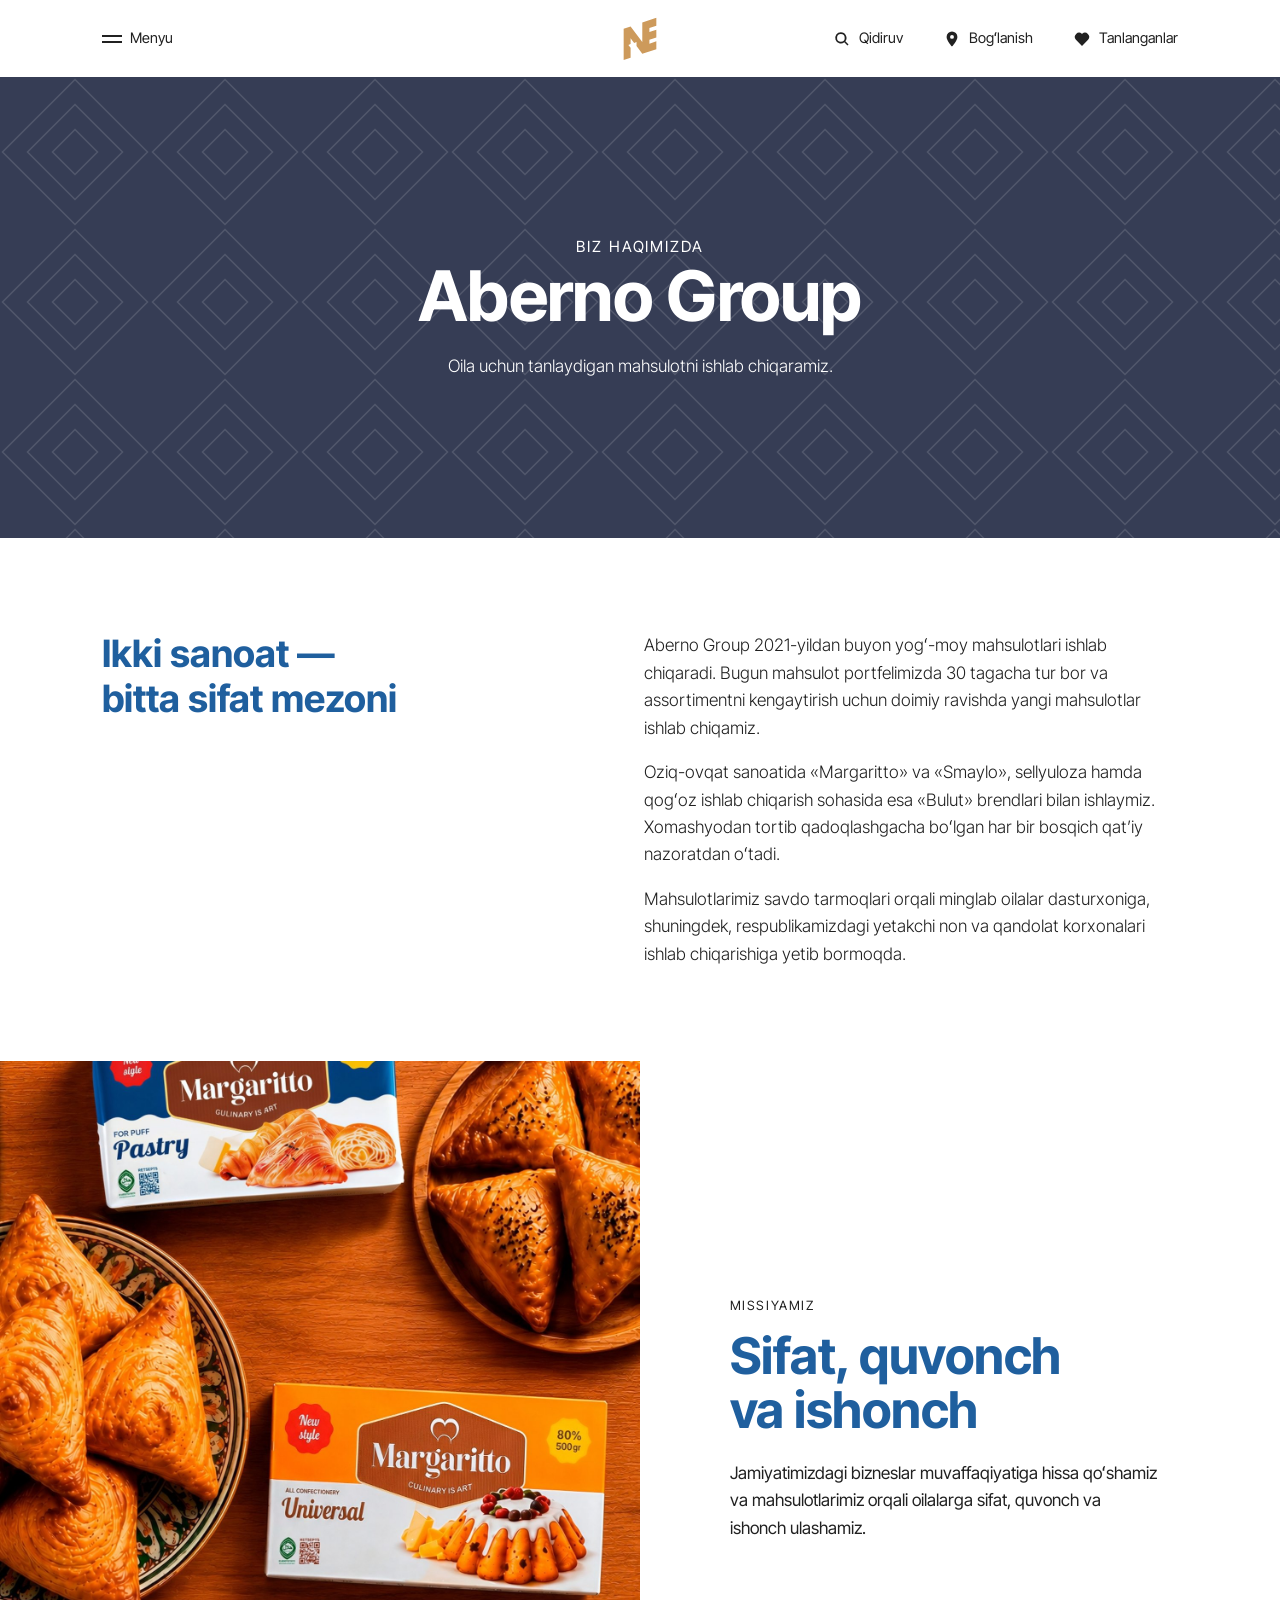
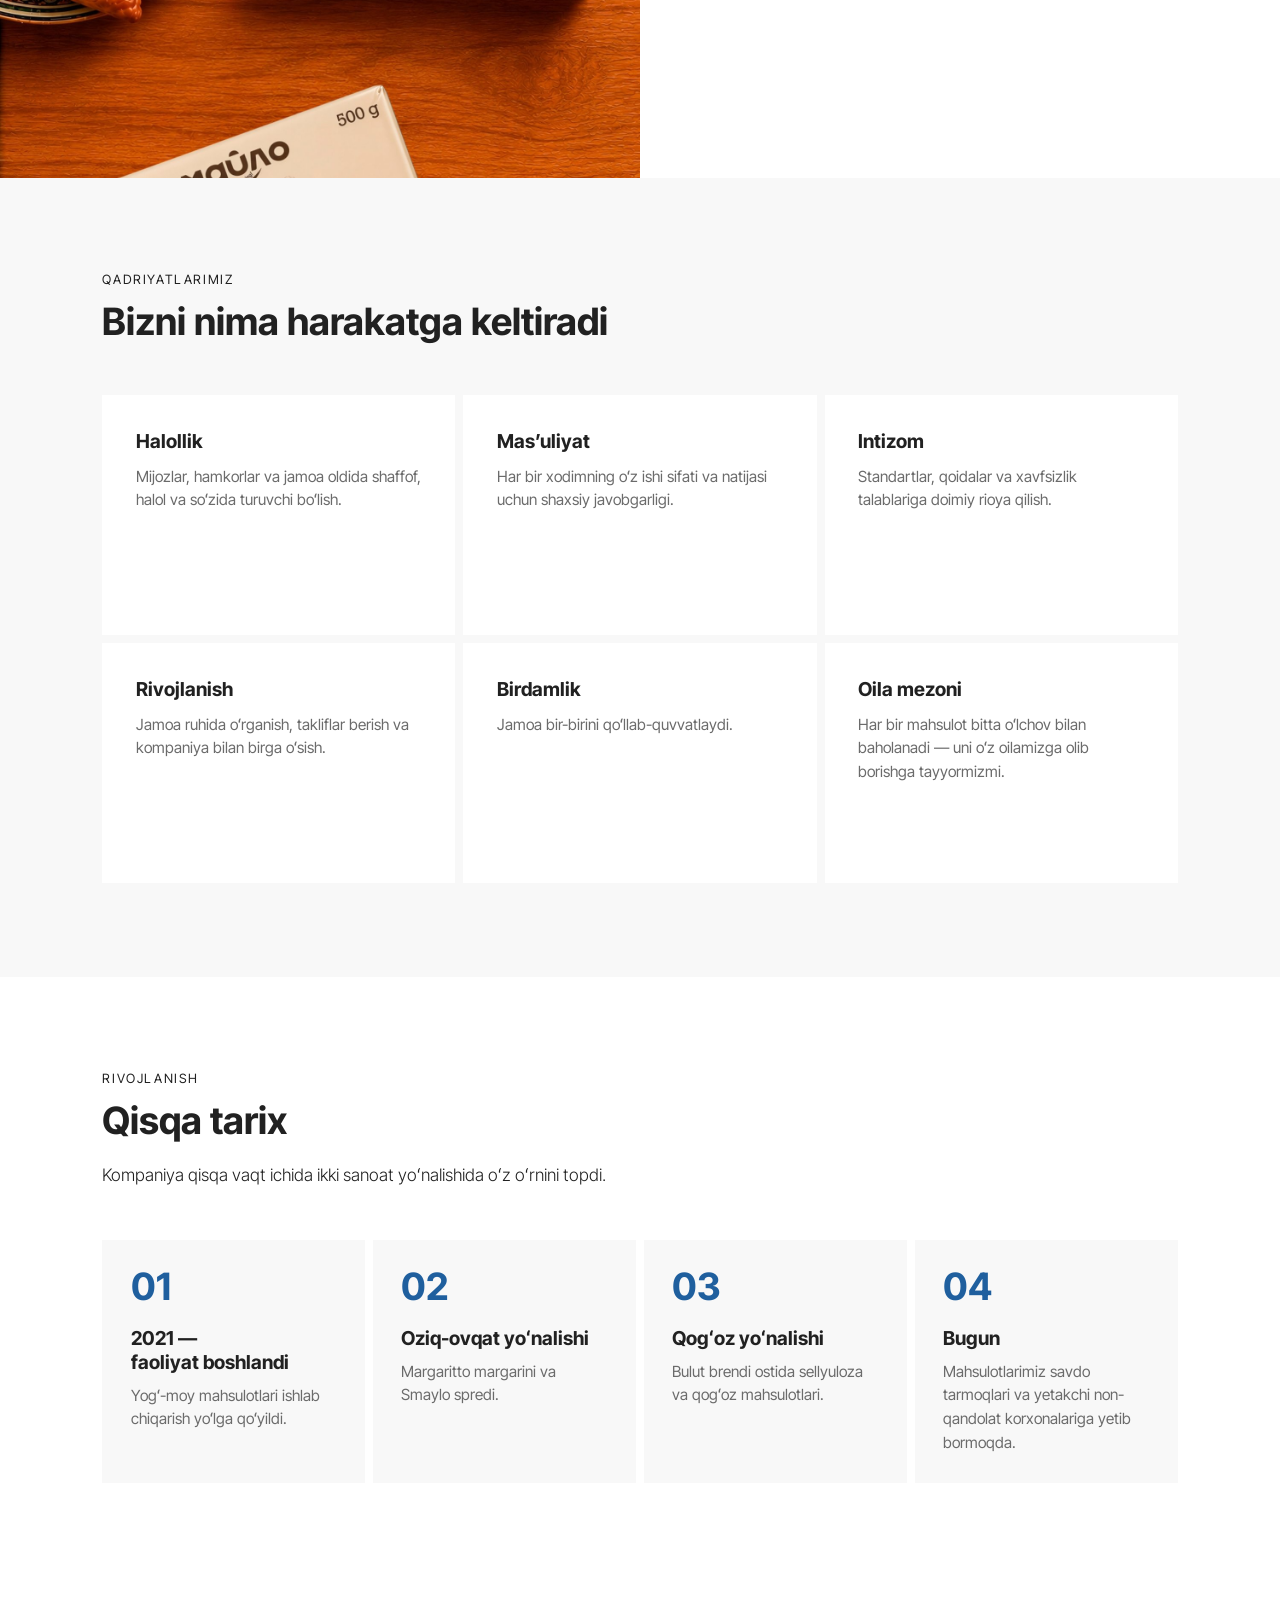
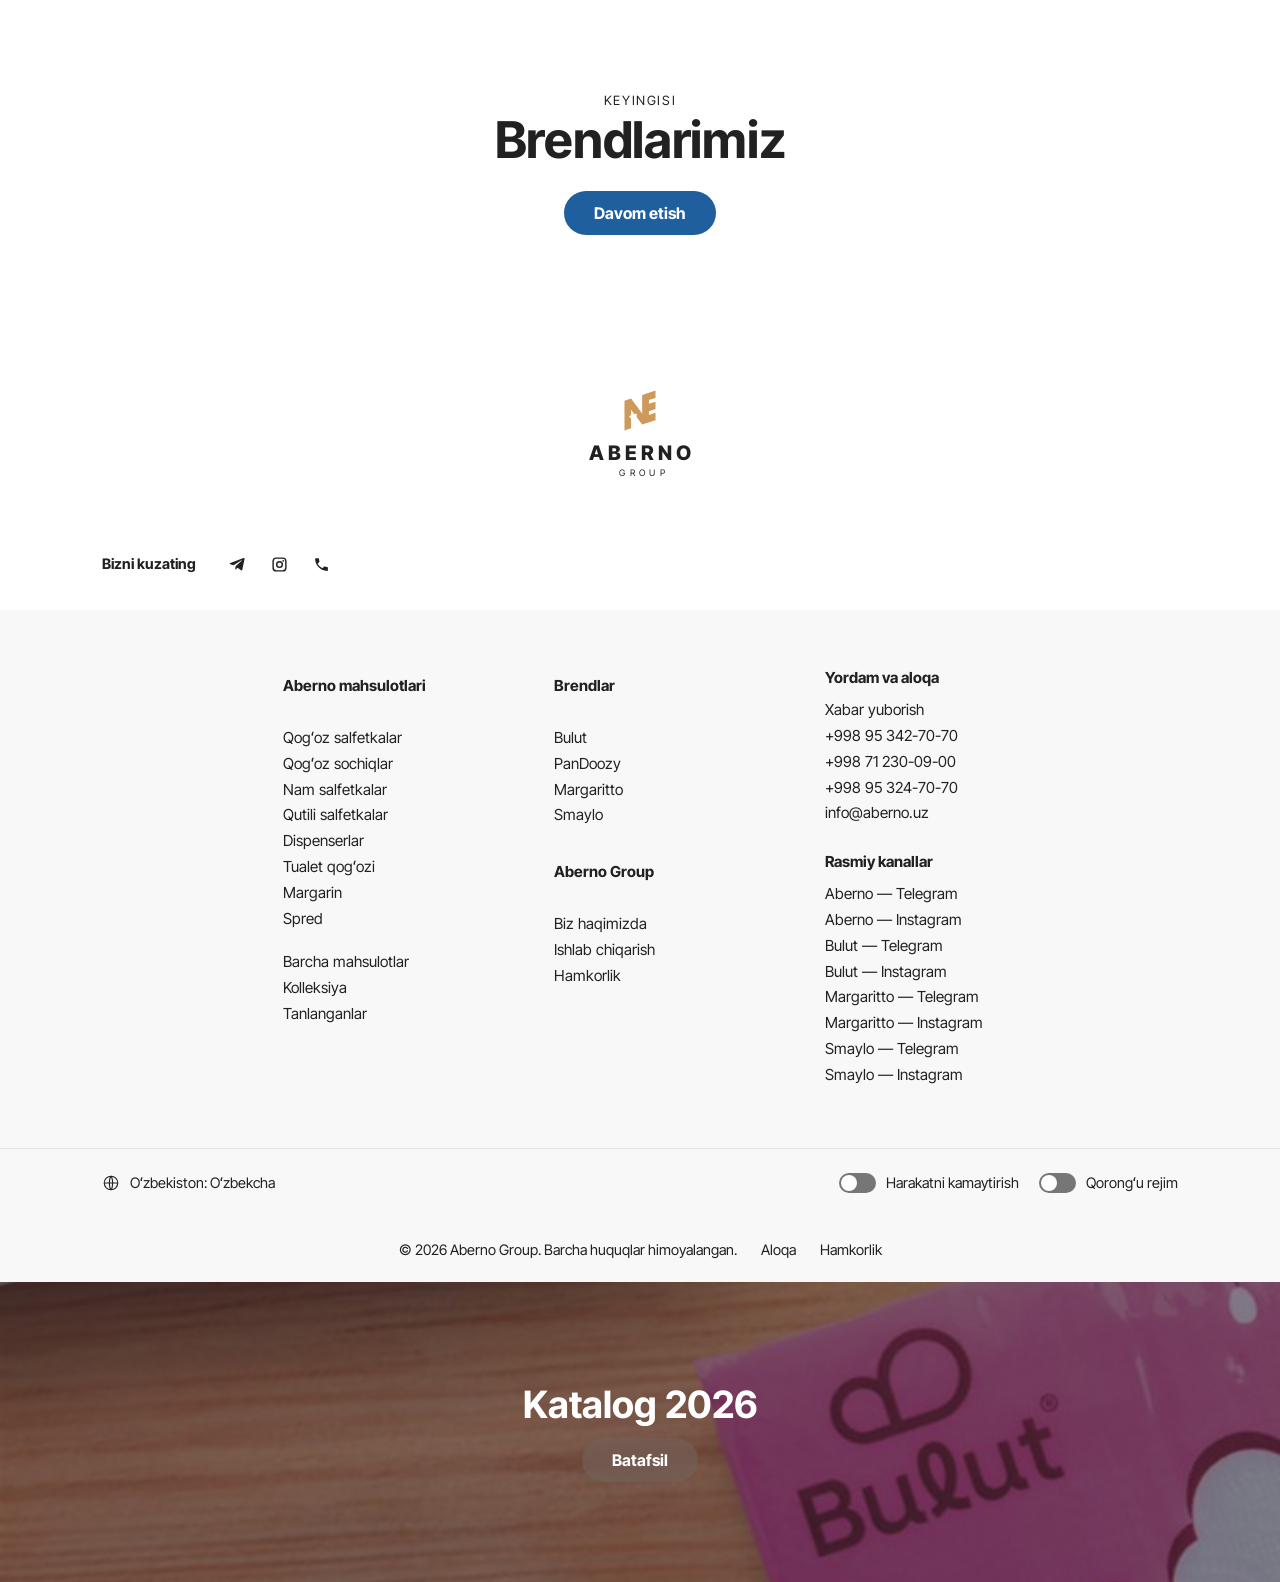
==== commit 1ac336ea: "Margaritto va Smaylo katalogi qoʻshildi, kompaniya maʼlumotlari yangilandi - «Aberno catalog» dan 8 " ====
--- a/about.html
+++ b/about.html
@@ -4,7 +4,7 @@
   <meta charset="UTF-8">
   <meta name="viewport" content="width=device-width, initial-scale=1.0">
   <title>Biz haqimizda — Aberno Group</title>
-  <meta name="description" content="Aberno Group — 2021-yilda tashkil etilgan zamonaviy oʻzbek ishlab chiqarish kompaniyasi: oziq-ovqat va sellyuloza-qogʻoz sanoati.">
+  <meta name="description" content="Aberno Group — 2021-yildan yogʻ-moy mahsulotlari va qogʻoz mahsulotlari ishlab chiqaruvchi oʻzbek kompaniyasi. Missiya va qadriyatlar.">
   <link rel="icon" href="assets/img/favicon.svg" type="image/svg+xml">
   <link rel="preconnect" href="https://fonts.googleapis.com">
   <link rel="preconnect" href="https://fonts.gstatic.com" crossorigin>
@@ -28,18 +28,18 @@
     <section class="split">
       <h2 class="h50 accent reveal">Ikki sanoat — bitta sifat mezoni</h2>
       <div class="reveal">
-        <p class="lead">Aberno Group — 2021-yilda tashkil etilgan zamonaviy oʻzbek ishlab chiqarish kompaniyasi. Oziq-ovqat sanoatida «Margaritto» va «Smaylo», sellyuloza hamda qogʻoz ishlab chiqarish sohasida esa «Bulut» brendlari bilan bozor yetakchilaridan biri.</p>
-        <p class="lead">Zavodimizda xalqaro standartlarga mos ishlab chiqarish liniyalari oʻrnatilgan. Xomashyodan tortib qadoqlashgacha boʻlgan har bir bosqich qatʼiy nazoratdan oʻtadi.</p>
-        <p class="lead">Bugun mahsulotlarimiz savdo tarmoqlari orqali minglab oilalar dasturxoniga, shuningdek, respublikamizdagi yetakchi non va qandolat korxonalari ishlab chiqarishiga yetib bormoqda.</p>
+        <p class="lead">Aberno Group 2021-yildan buyon yogʻ-moy mahsulotlari ishlab chiqaradi. Bugun mahsulot portfelimizda 30 tagacha tur bor va assortimentni kengaytirish uchun doimiy ravishda yangi mahsulotlar ishlab chiqamiz.</p>
+        <p class="lead">Oziq-ovqat sanoatida «Margaritto» va «Smaylo», sellyuloza hamda qogʻoz ishlab chiqarish sohasida esa «Bulut» brendlari bilan ishlaymiz. Xomashyodan tortib qadoqlashgacha boʻlgan har bir bosqich qatʼiy nazoratdan oʻtadi.</p>
+        <p class="lead">Mahsulotlarimiz savdo tarmoqlari orqali minglab oilalar dasturxoniga, shuningdek, respublikamizdagi yetakchi non va qandolat korxonalari ishlab chiqarishiga yetib bormoqda.</p>
       </div>
     </section>
 
     <section class="feature">
-      <div class="feature__media feature__media--photo"><img src="assets/img/cover.jpg" alt="Bulut salfetkalari yogʻoch stol ustida" loading="lazy"></div>
+      <div class="feature__media feature__media--photo"><img src="assets/img/cover-food.jpg" alt="Margaritto va Smaylo mahsulotlari somsa bilan" loading="lazy"></div>
       <div class="feature__text reveal">
-        <p class="eyebrow">Aberno Group tamoyili</p>
-        <h2 class="h70">Oila mezoni</h2>
-        <p>Har bir mahsulot bitta oddiy oʻlchov bilan baholanadi — uni oʻz oilamizga olib borishga tayyormizmi.</p>
+        <p class="eyebrow">Missiyamiz</p>
+        <h2 class="h70">Sifat, quvonch va ishonch</h2>
+        <p>Jamiyatimizdagi bizneslar muvaffaqiyatiga hissa qoʻshamiz va mahsulotlarimiz orqali oilalarga sifat, quvonch va ishonch ulashamiz.</p>
       </div>
     </section>
 
@@ -48,11 +48,13 @@
         <p class="eyebrow">Qadriyatlarimiz</p>
         <h2 class="h50">Bizni nima harakatga keltiradi</h2>
       </div>
-      <div class="tiles tiles--4">
-        <div class="tile reveal"><h3>Oila mezoni</h3><p>Oʻz oilamizga olib bormaydigan mahsulotni bozorga chiqarmaymiz.</p></div>
-        <div class="tile reveal"><h3>Qatʼiy nazorat</h3><p>Xomashyodan qadoqlashgacha har bir bosqich tekshiruvdan oʻtadi.</p></div>
-        <div class="tile reveal"><h3>Zamonaviy texnologiya</h3><p>Xalqaro standartlarga mos ishlab chiqarish liniyalari.</p></div>
-        <div class="tile reveal"><h3>Mahalliy ishlab chiqarish</h3><p>Oʻzbekistonda, oʻzbek oilalari va korxonalari uchun ishlab chiqaramiz.</p></div>
+      <div class="tiles">
+        <div class="tile reveal"><h3>Halollik</h3><p>Mijozlar, hamkorlar va jamoa oldida shaffof, halol va soʻzida turuvchi boʻlish.</p></div>
+        <div class="tile reveal"><h3>Masʼuliyat</h3><p>Har bir xodimning oʻz ishi sifati va natijasi uchun shaxsiy javobgarligi.</p></div>
+        <div class="tile reveal"><h3>Intizom</h3><p>Standartlar, qoidalar va xavfsizlik talablariga doimiy rioya qilish.</p></div>
+        <div class="tile reveal"><h3>Rivojlanish</h3><p>Jamoa ruhida oʻrganish, takliflar berish va kompaniya bilan birga oʻsish.</p></div>
+        <div class="tile reveal"><h3>Birdamlik</h3><p>Jamoa bir-birini qoʻllab-quvvatlaydi.</p></div>
+        <div class="tile reveal"><h3>Oila mezoni</h3><p>Har bir mahsulot bitta oʻlchov bilan baholanadi — uni oʻz oilamizga olib borishga tayyormizmi.</p></div>
       </div>
     </section>
 
@@ -63,9 +65,9 @@
         <p>Kompaniya qisqa vaqt ichida ikki sanoat yoʻnalishida oʻz oʻrnini topdi.</p>
       </div>
       <ol class="steps steps--4">
-        <li class="reveal"><h3>2021 — Aberno Group tashkil etildi</h3><p>Zamonaviy ishlab chiqarish kompaniyasi sifatida faoliyat boshlandi.</p></li>
-        <li class="reveal"><h3>Oziq-ovqat yoʻnalishi</h3><p>Margaritto margarini va Smaylo spredi ishlab chiqarish yoʻlga qoʻyildi.</p></li>
-        <li class="reveal"><h3>Qogʻoz yoʻnalishi</h3><p>Bulut brendi ostida sellyuloza va qogʻoz mahsulotlari ishlab chiqarish boshlandi.</p></li>
+        <li class="reveal"><h3>2021 — faoliyat boshlandi</h3><p>Yogʻ-moy mahsulotlari ishlab chiqarish yoʻlga qoʻyildi.</p></li>
+        <li class="reveal"><h3>Oziq-ovqat yoʻnalishi</h3><p>Margaritto margarini va Smaylo spredi.</p></li>
+        <li class="reveal"><h3>Qogʻoz yoʻnalishi</h3><p>Bulut brendi ostida sellyuloza va qogʻoz mahsulotlari.</p></li>
         <li class="reveal"><h3>Bugun</h3><p>Mahsulotlarimiz savdo tarmoqlari va yetakchi non-qandolat korxonalariga yetib bormoqda.</p></li>
       </ol>
     </section>
--- a/assets/css/style.css
+++ b/assets/css/style.css
@@ -908,3 +908,51 @@
 .links-row { display: flex; flex-wrap: wrap; justify-content: center; gap: 8px 32px; }
 .split .eyebrow + .h50 { margin-top: 10px; }
 .split .h50 + .lead { margin-top: 20px; }
+
+/* ==========================================================
+   Foto asosidagi mahsulotlar (Margaritto, Smaylo)
+   ========================================================== */
+.pcard--photo { display: flex; flex-direction: column; }
+.pcard--photo .pcard__fig { flex: 1; min-height: 0; }
+.pcard--photo .pcard__fig img { width: 100%; height: 100%; object-fit: cover; }
+.pcard--photo .pcard__text { flex: none; align-content: start; gap: 2px; padding: 12px 3.8% 14px; }
+.pcard--photo .pcard__name { font-size: 1.06rem; }
+.pcard--photo .fav { margin: -6px; border-radius: 50%; background: rgba(255, 255, 255, .92); color: #1f5f9e; }
+
+.banner--photo, .cover--photo, .phero--photo { --on: #fff; background: #1b1b1b; }
+.banner__bg, .cover > .cover__bg, .phero__bg {
+  position: absolute; inset: 0; z-index: 0;
+  width: 100%; height: 100%; max-width: none; object-fit: cover;
+}
+.banner__bg { transition: transform 1.2s var(--ease); }
+.banner--photo:hover .banner__bg { transform: scale(1.04); }
+.banner--photo::after {
+  content: ""; position: absolute; inset: 0;
+  background: linear-gradient(to top, rgba(10, 14, 28, .8), rgba(10, 14, 28, .1) 65%);
+}
+.cover--photo::after { content: ""; position: absolute; inset: 0; background: rgba(10, 14, 28, .52); }
+
+.phero--photo {
+  grid-template-columns: 1fr; align-items: end;
+  min-height: max(380px, min(100svh - var(--header-h), 42vw));
+  padding: 0;
+}
+.phero--photo::before { z-index: 1; background: linear-gradient(to top, rgba(10, 14, 28, .82), transparent 60%); }
+.phero--photo .phero__info { grid-column: 1; z-index: 2; padding: 0 var(--gutter) clamp(28px, 4.4vw, 64px); }
+.phero--photo .phero__name { font-size: var(--h50); line-height: 1.1; }
+
+.uses { display: grid; grid-template-columns: repeat(4, 1fr); gap: var(--gap); }
+.uses li { background: var(--bg); }
+.uses img { width: 100%; aspect-ratio: 19 / 10; object-fit: cover; }
+.uses p { padding: 16px 20px 22px; font-size: 1.06rem; font-weight: 700; line-height: 1.3; }
+@media (max-width: 899px) { .uses { grid-template-columns: 1fr 1fr; } }
+@media (max-width: 479px) { .uses p { padding: 12px 14px 16px; font-size: .96rem; } }
+
+.specs__head > div:last-child:not(.sky) img { aspect-ratio: 12 / 5; object-fit: cover; }
+
+.certs { display: block; width: min(100%, 900px); margin-inline: auto; background: #fff; }
+
+@media (min-width: 900px) {
+  .roller__list { grid-auto-columns: calc((100vw - 2 * var(--gutter) - 3 * var(--gap)) / 4); }
+  .mcard__title { font-size: clamp(1.3rem, 1.9vw, 2rem); }
+}
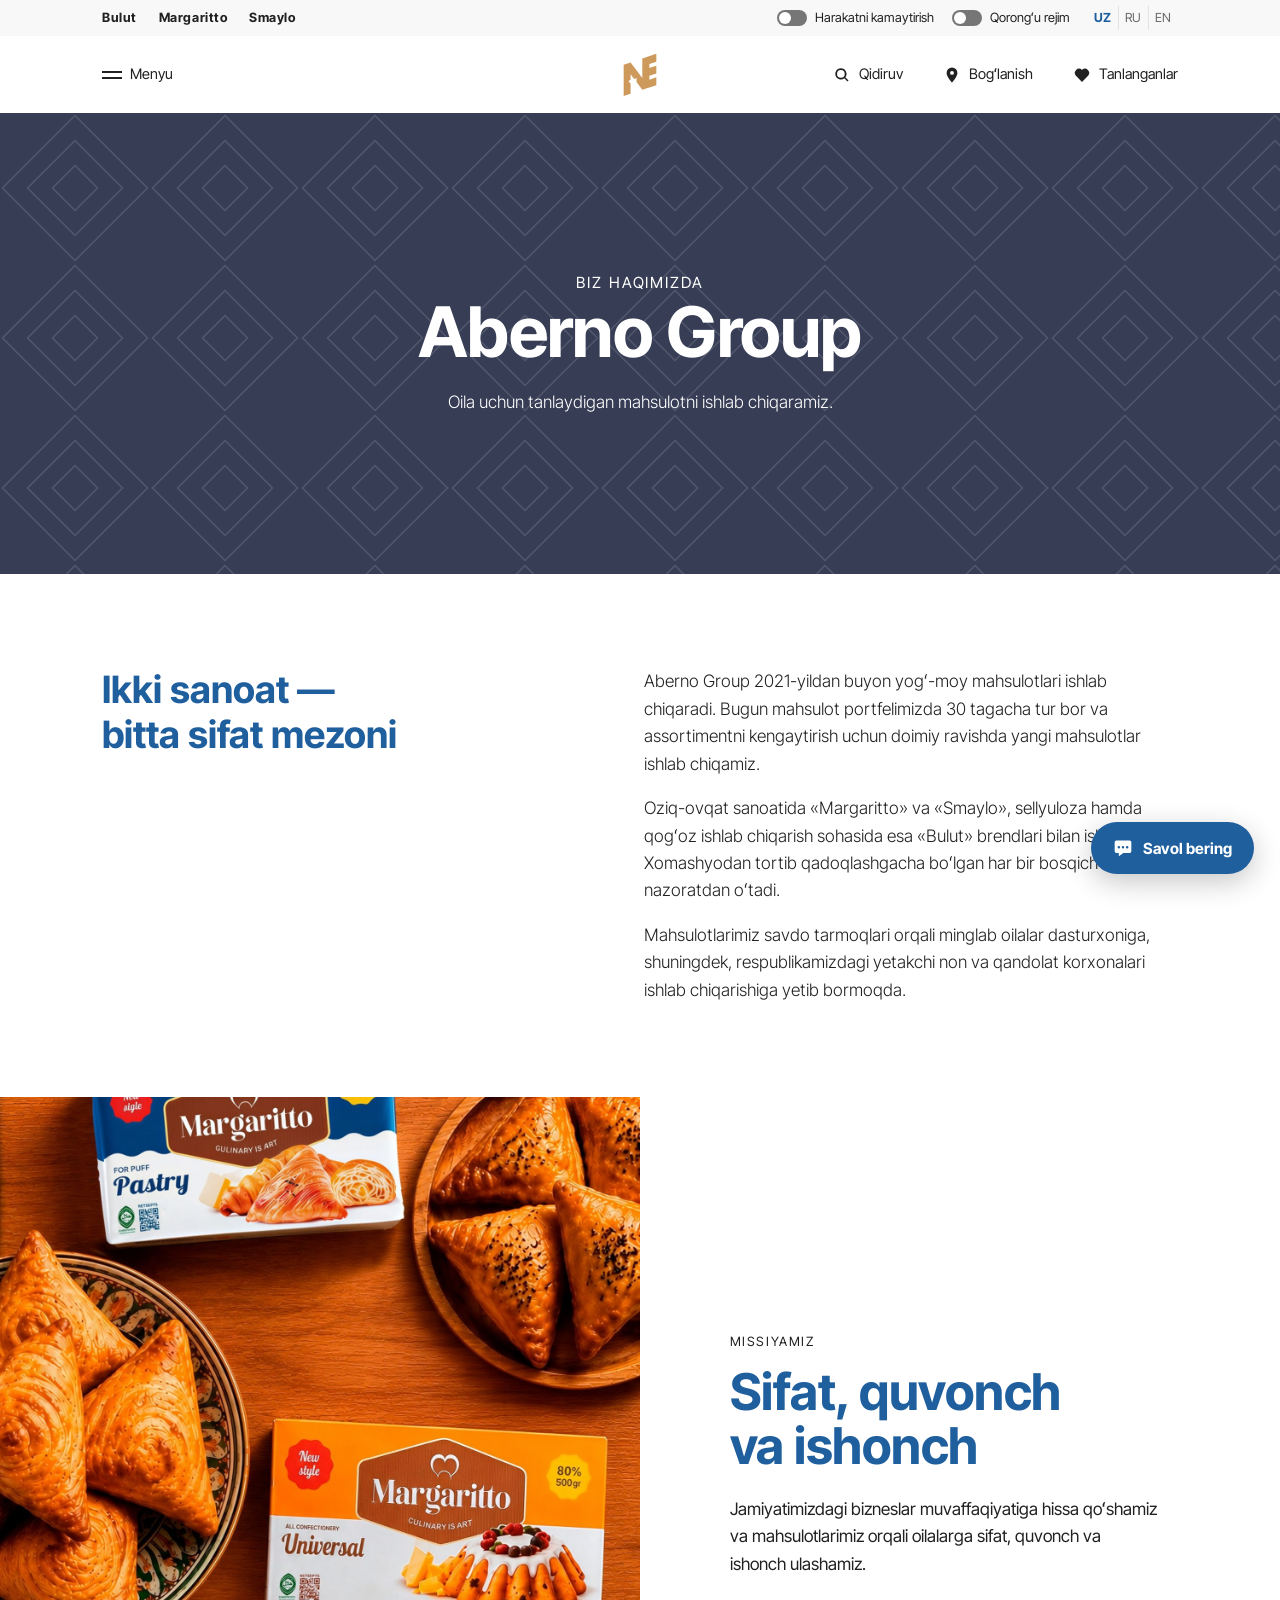
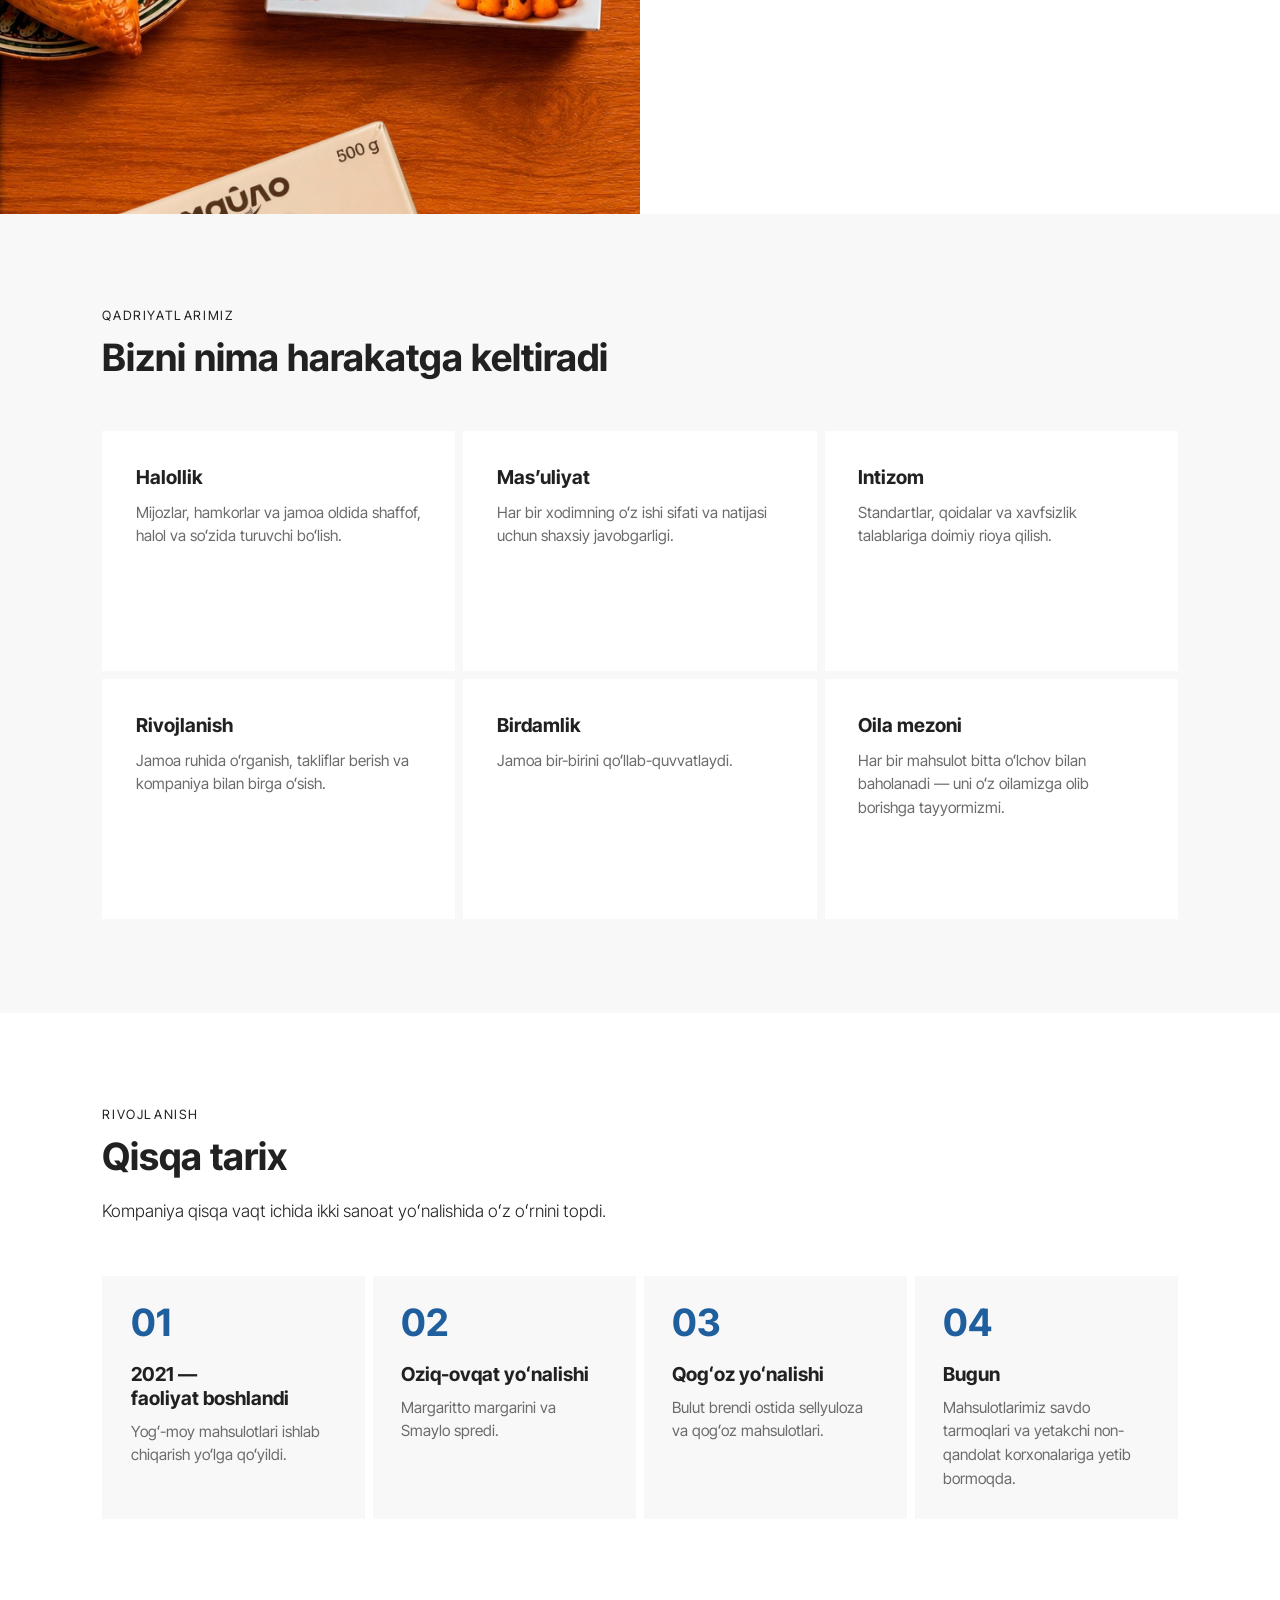
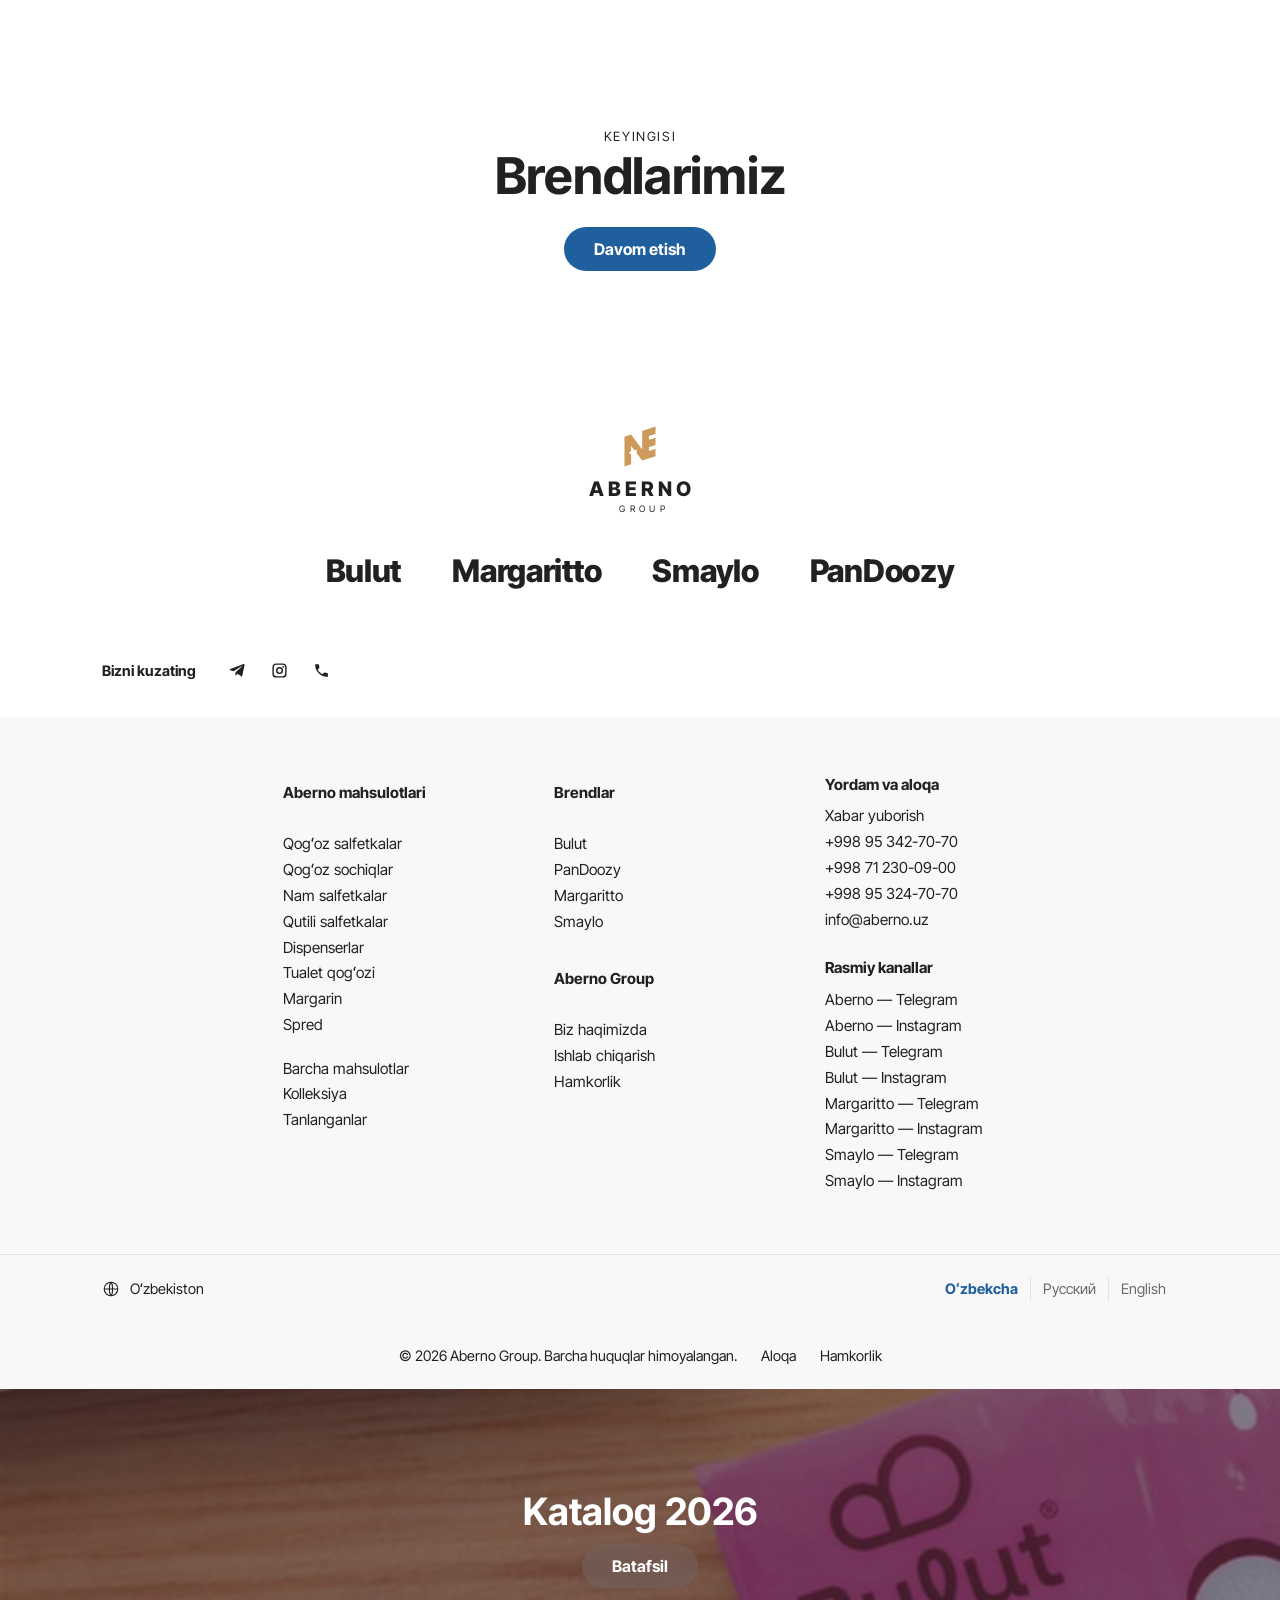
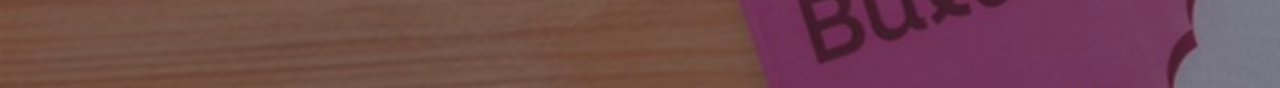
==== commit bc1ae571: "Uch til, chat, brendlar karuseli va yuqori panel qoʻshildi - Til tanlash: oʻzbek, rus va ingliz (lug" ====
--- a/about.html
+++ b/about.html
@@ -9,9 +9,12 @@
   <link rel="preconnect" href="https://fonts.googleapis.com">
   <link rel="preconnect" href="https://fonts.gstatic.com" crossorigin>
   <link href="https://fonts.googleapis.com/css2?family=Inter+Tight:wght@300;400;700;800&display=swap" rel="stylesheet">
-  <script>(function(){var d=document.documentElement,t;try{t=localStorage.getItem("theme")}catch(e){}if(t!=="light"&&t!=="dark"){t=window.matchMedia&&matchMedia("(prefers-color-scheme: dark)").matches?"dark":"light"}d.setAttribute("data-theme",t);d.classList.add("js")})();</script>
+  <script>(function(){var d=document.documentElement,t,l;try{t=localStorage.getItem("theme");l=localStorage.getItem("lang")}catch(e){}var q=/[?&]lang=(uz|ru|en)\b/.exec(location.search);if(q)l=q[1];if(t!=="light"&&t!=="dark"){t=window.matchMedia&&matchMedia("(prefers-color-scheme: dark)").matches?"dark":"light"}d.setAttribute("data-theme",t);d.classList.add("js");if(l==="ru"||l==="en"){d.classList.add("i18n-pending");setTimeout(function(){d.classList.remove("i18n-pending")},3000)}})();</script>
   <link rel="stylesheet" href="assets/css/style.css">
   <script src="assets/js/data.js" defer></script>
+  <script src="assets/js/i18n-dict.js" defer></script>
+  <script src="assets/js/i18n.js" defer></script>
+  <script src="assets/js/chat.js" defer></script>
   <script src="assets/js/main.js" defer></script>
 </head>
 <body>
--- a/assets/css/style.css
+++ b/assets/css/style.css
@@ -956,3 +956,151 @@
   .roller__list { grid-auto-columns: calc((100vw - 2 * var(--gutter) - 3 * var(--gap)) / 4); }
   .mcard__title { font-size: clamp(1.3rem, 1.9vw, 2rem); }
 }
+
+/* ==========================================================
+   Yuqori panel: brendlar, sozlamalar, til
+   ========================================================== */
+:root { --topbar-h: 36px; --header-h: 113px; }
+@media (max-width: 899px) { :root { --header-h: 100px; } }
+html.i18n-pending body { visibility: hidden; }
+
+.topbar {
+  display: flex; align-items: center; justify-content: space-between; gap: 16px;
+  height: var(--topbar-h);
+  padding-inline: var(--gutter);
+  background: var(--soft);
+  font-size: .8rem; line-height: 1;
+}
+.hdr { height: calc(100% - var(--topbar-h)); }
+.topbar__brands { display: flex; gap: 22px; }
+.topbar__brands a { font-weight: 700; letter-spacing: .04em; transition: color .3s var(--ease); }
+.topbar__brands a:hover { color: var(--accent); }
+.topbar__tools { display: flex; align-items: center; gap: 18px; margin-left: auto; }
+.topbar .toggle { gap: 8px; }
+.topbar .toggle svg { display: none; width: 15px; height: 15px; fill: currentColor; }
+.topbar .toggle__track { width: 30px; height: 16px; }
+.topbar .toggle__track::after { width: 12px; height: 12px; }
+.topbar .toggle[aria-pressed="true"] .toggle__track::after { transform: translateX(14px); }
+
+.lang { display: flex; align-items: center; }
+.lang__btn {
+  min-width: 30px; min-height: 24px; padding: 0 6px;
+  font-size: .78rem; font-weight: 400; letter-spacing: .04em; color: var(--muted);
+  border-left: 1px solid var(--line);
+  transition: color .3s var(--ease);
+}
+.lang__btn:first-child { border-left: 0; }
+.lang__btn:hover { color: var(--text); }
+.lang__btn[aria-pressed="true"] { color: var(--accent); font-weight: 700; }
+.lang--names .lang__btn { padding: 0 12px; font-size: .905rem; letter-spacing: 0; }
+
+@media (max-width: 899px) {
+  .topbar { gap: 8px; padding-inline: calc(var(--gutter) - 4px); }
+  .topbar__brands { gap: 12px; }
+  .topbar__tools { gap: 10px; }
+  .topbar .toggle__label { display: none; }
+  .topbar .toggle svg { display: block; }
+}
+@media (max-width: 479px) {
+  .topbar__brands { display: none; }
+  .topbar__tools { width: 100%; justify-content: space-between; }
+}
+
+/* ---------- Brend belgilari ---------- */
+.pcard__brand { font-size: .7rem; font-weight: 700; letter-spacing: .125em; text-transform: uppercase; color: var(--accent); }
+.grid--gallery .pcard__brand { color: inherit; }
+
+.chips { display: flex; flex-wrap: wrap; justify-content: center; gap: 8px; margin-top: 28px; padding-inline: var(--gutter); }
+.chip {
+  min-height: 40px; padding: 0 22px;
+  border-radius: 9999px; background: var(--soft);
+  font-size: .905rem; font-weight: 700;
+  transition: background-color .3s var(--ease), color .3s var(--ease);
+}
+.chip:hover { background: var(--line); }
+.chip[aria-pressed="true"] { background: var(--text); color: var(--bg); }
+
+.ft__brands { display: flex; flex-wrap: wrap; justify-content: center; gap: 8px clamp(20px, 4vw, 64px); padding: 0 var(--gutter) 36px; }
+.ft__brands a { font-size: var(--h30); font-weight: 800; letter-spacing: -.01em; line-height: 1.1; transition: color .3s var(--ease); }
+.ft__brands a:hover { color: var(--accent); }
+
+/* ---------- Bosh sahifa: brendlar karuseli ---------- */
+.hero__slide {
+  position: absolute; inset: 0;
+  display: grid; place-items: center;
+  padding-top: var(--header-h);
+  opacity: 0; transition: opacity 1.4s var(--ease);
+}
+.hero__slide.is-on { opacity: 1; }
+.hero__slide > img.feather {
+  width: min(84vw, 80vh); height: auto; max-width: none; margin-top: -20vh;
+  transform: scale(1.02); transition: transform 8s linear;
+}
+.hero__slide.is-on > img.feather { transform: scale(1.1); }
+.hero__slide--photo { padding: 0; background: #1b1b1b; }
+.hero__slide--photo img { width: 100%; height: 100%; object-fit: cover; transform: scale(1.02); transition: transform 8s linear; }
+.hero__slide--photo.is-on img { transform: scale(1.08); }
+.hero__text { display: grid; }
+.hero__copy {
+  grid-area: 1 / 1;
+  display: grid; justify-items: center; gap: 10px;
+  opacity: 0; visibility: hidden; transform: translateY(12px);
+  transition: opacity .8s var(--ease), transform .8s var(--ease), visibility .8s;
+}
+.hero__copy.is-on { opacity: 1; visibility: visible; transform: none; }
+.hero__copy .btn { margin-top: 12px; }
+.hero__dots { position: absolute; left: 0; right: 0; bottom: 8vh; z-index: 2; display: flex; justify-content: center; gap: 4px; }
+.hero__dot { display: grid; place-items: center; width: 44px; height: 24px; }
+.hero__dot::before { content: ""; width: 28px; height: 2px; background: rgba(255, 255, 255, .45); transition: background-color .3s var(--ease); }
+.hero__dot[aria-pressed="true"]::before { background: #fff; }
+.mcard__img--pos { object-position: 58% 50%; }
+
+/* ==========================================================
+   Savol-javob chati
+   ========================================================== */
+.chat { position: fixed; right: max(16px, 2vw); bottom: max(16px, 2vw); z-index: 90; }
+.chat__fab {
+  display: inline-flex; align-items: center; gap: 10px;
+  min-height: 52px; padding: 0 22px;
+  border-radius: 9999px; background: var(--btn); color: var(--btn-text);
+  font-weight: 700; font-size: .96rem;
+  box-shadow: 0 8px 28px rgba(0, 0, 0, .22);
+  transition: transform .3s var(--ease), background-color .3s var(--ease);
+}
+.chat__fab:hover { transform: translateY(-2px); }
+.chat__fab svg { width: 20px; height: 20px; fill: currentColor; }
+.chat.is-open .chat__fab { display: none; }
+
+.chat__panel {
+  display: flex; flex-direction: column;
+  width: min(390px, calc(100vw - 32px));
+  height: min(620px, calc(100vh - 32px)); height: min(620px, calc(100svh - 32px));
+  background: var(--bg); color: var(--text);
+  border-radius: 14px; overflow: hidden;
+  box-shadow: 0 18px 60px rgba(0, 0, 0, .3);
+}
+.chat__head { display: flex; align-items: center; justify-content: space-between; gap: 12px; padding: 16px 18px; background: var(--navy); color: #fff; }
+.chat__head h2 { font-size: 1.06rem; line-height: 1.2; }
+.chat__head p { margin-top: 3px; font-size: .78rem; opacity: .8; }
+.chat__close { position: relative; display: grid; place-items: center; width: 36px; height: 36px; flex: none; }
+.chat__log { flex: 1; min-height: 0; overflow-y: auto; overscroll-behavior: contain; display: flex; flex-direction: column; gap: 10px; padding: 16px; }
+.chat__msg { max-width: 88%; padding: 10px 14px; border-radius: 14px; font-size: .92rem; line-height: 1.45; overflow-wrap: anywhere; }
+.chat__msg--bot { align-self: flex-start; background: var(--soft); border-bottom-left-radius: 4px; }
+.chat__msg--user { align-self: flex-end; background: var(--btn); color: var(--btn-text); border-bottom-right-radius: 4px; }
+.chat__msg.is-typing p { animation: blink 1.2s ease-in-out infinite; }
+@keyframes blink { 50% { opacity: .3; } }
+.chat__links { display: flex; flex-wrap: wrap; gap: 6px; margin-top: 10px; }
+.chat__links a { padding: 6px 12px; border-radius: 9999px; background: var(--bg); color: var(--accent); font-size: .82rem; font-weight: 700; }
+.chat__links a:hover { text-decoration: underline; }
+.chat__faq { padding: 10px 16px 12px; border-top: 1px solid var(--line); }
+.chat__faq p { font-size: .7rem; letter-spacing: .125em; text-transform: uppercase; color: var(--muted); margin-bottom: 8px; }
+.chat__faq ul { display: flex; flex-wrap: wrap; gap: 6px; }
+.chat__faq button { padding: 7px 12px; border: 1px solid var(--line); border-radius: 9999px; font-size: .82rem; line-height: 1.25; text-align: left; transition: border-color .3s, color .3s; }
+.chat__faq button:hover { border-color: var(--accent); color: var(--accent); }
+.chat__form { display: flex; gap: 8px; padding: 12px 16px 16px; border-top: 1px solid var(--line); }
+.chat__form input { flex: 1; min-width: 0; min-height: 44px; padding: 0 16px; border: 1px solid var(--line); border-radius: 9999px; background: var(--soft); color: inherit; font: inherit; font-size: .95rem; }
+.chat__form input:focus { outline: 0; border-color: var(--accent); }
+.chat__form button { display: grid; place-items: center; width: 44px; height: 44px; flex: none; border-radius: 50%; background: var(--btn); color: var(--btn-text); }
+.chat__form svg { width: 18px; height: 18px; fill: currentColor; }
+.hero__copy .h100 { font-weight: 700; }
+@media (max-width: 599px) { .chat__fab { min-height: 48px; padding: 0 16px; font-size: .9rem; } }
